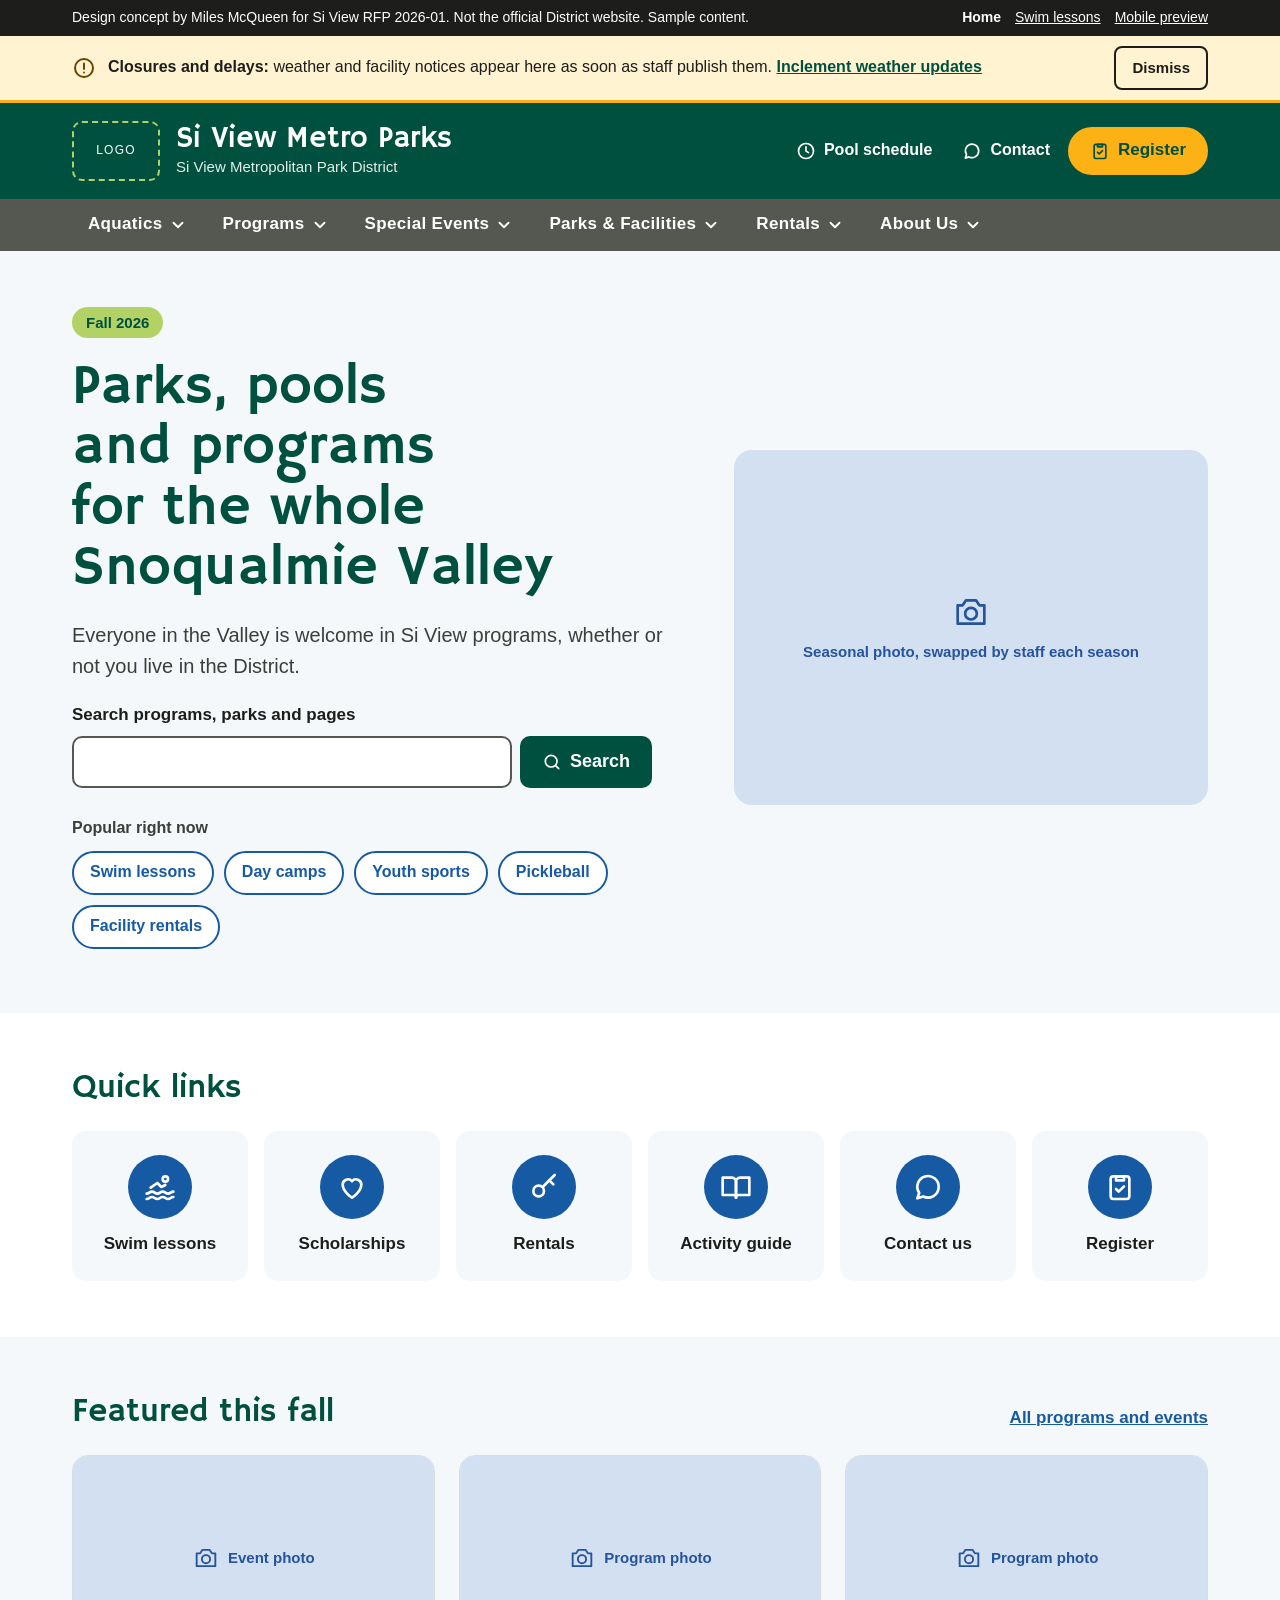
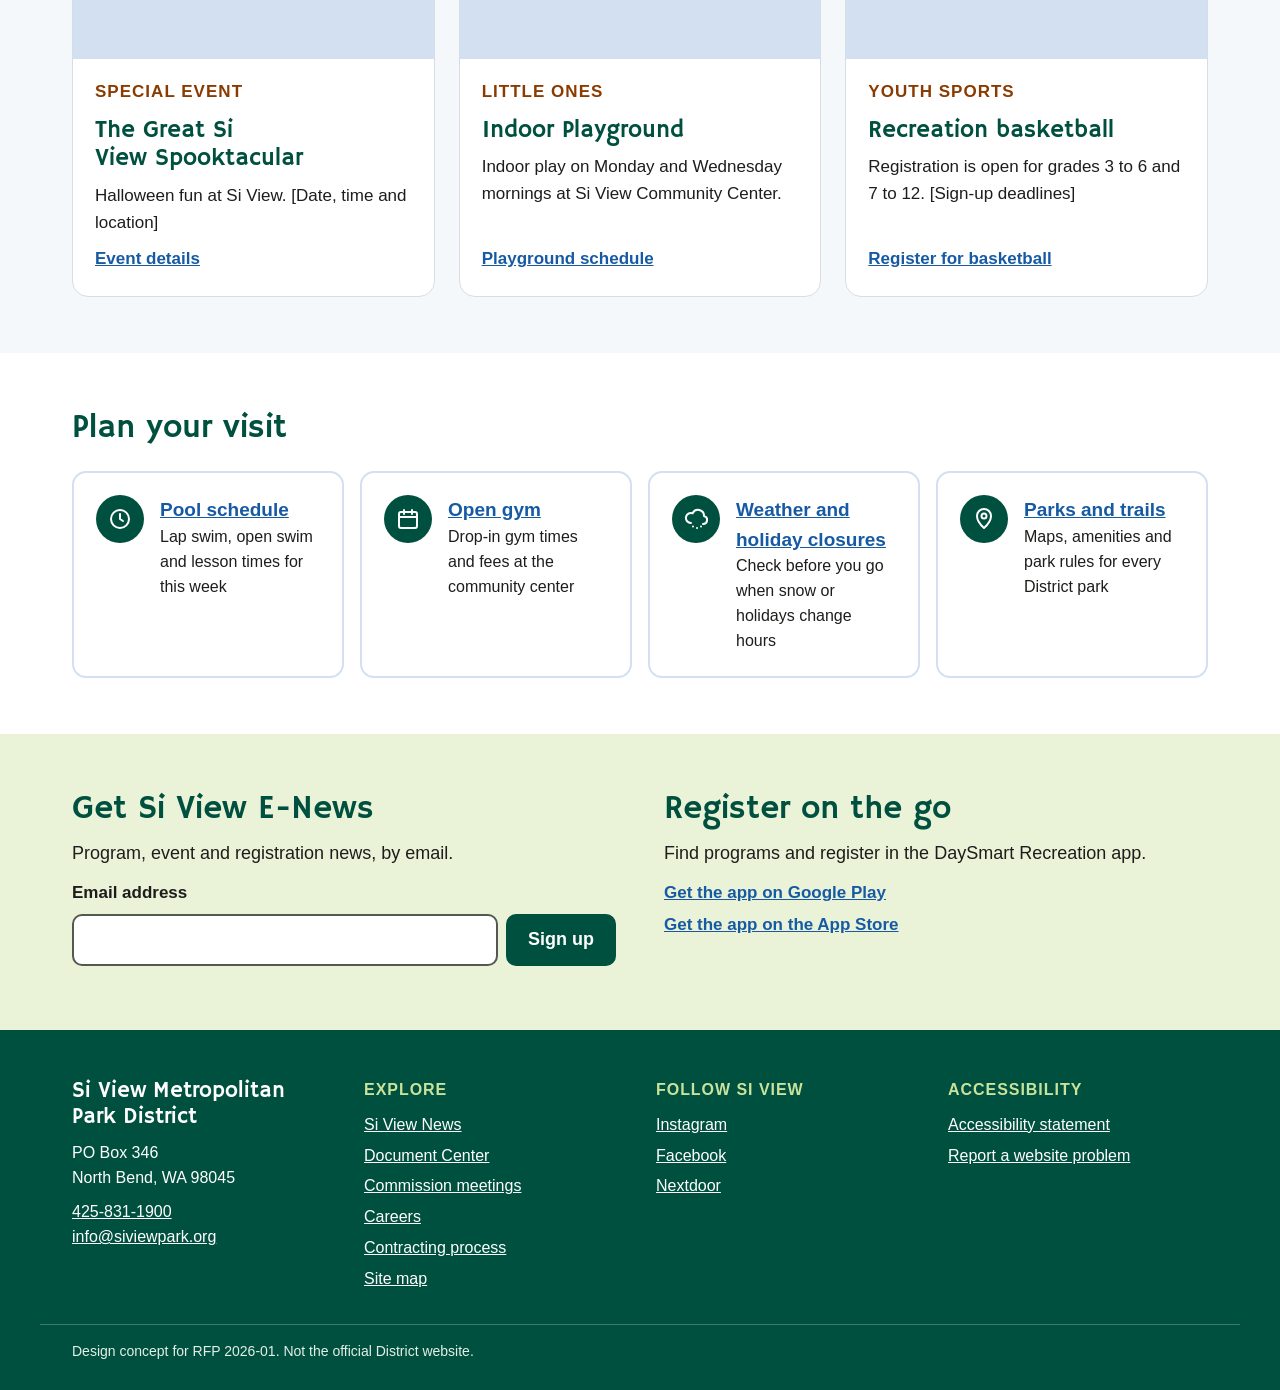
==== index.html @ 6e892e19 "Add Si View website concept" ====
<!doctype html>
<html lang="en">
<head>
<meta charset="utf-8">
<meta name="viewport" content="width=device-width, initial-scale=1">
<meta name="robots" content="noindex, nofollow">
<title>Home | Si View Metro Parks (design concept)</title>
<meta name="description" content="Design concept for the Si View Metropolitan Park District website, prepared for RFP 2026-01.">
<link rel="preconnect" href="https://fonts.googleapis.com">
<link rel="preconnect" href="https://fonts.gstatic.com" crossorigin>
<link rel="stylesheet" href="https://fonts.googleapis.com/css2?family=Hammersmith+One&amp;display=swap">
<link rel="stylesheet" href="site.css">
<script src="site.js" defer></script>
</head>
<body>
<a class="skip" href="#main">Skip to main content</a>
<div class="concept" role="note" aria-label="About this concept">
<div class="wrap">
<p>Design concept by Miles McQueen for Si View RFP 2026-01. Not the official District website. Sample content.</p>
<ul aria-label="Concept pages"><li><a href="index.html" aria-current="page">Home</a></li><li><a href="swim-lessons.html">Swim lessons</a></li><li><a href="mobile.html">Mobile preview</a></li></ul>
</div>
</div>
<div class="alert" id="urgent" role="region" aria-label="Urgent message">
<div class="wrap">
<svg class="icon" viewBox="0 0 24 24" aria-hidden="true" focusable="false"><circle cx="12" cy="12" r="9"/><path d="M12 7.5v5.5"/><path d="M12 16.5h.01"/></svg>
<p><strong>Closures and delays:</strong> weather and facility notices appear here as soon as staff publish them. <a href="#">Inclement weather updates</a></p>
<button type="button" class="btn-ghost" data-dismiss="urgent" aria-label="Dismiss urgent message">Dismiss</button>
</div>
</div>
<header class="site-header">
<div class="wrap">
<a class="brand" href="index.html">
<span class="logo-ph" aria-hidden="true">Logo</span>
<span><span class="brand-name">Si View Metro Parks</span><span class="brand-sub">Si View Metropolitan Park District</span></span>
</a>
<button type="button" class="menu-toggle" aria-expanded="false" aria-controls="main-nav"><svg class="icon" viewBox="0 0 24 24" aria-hidden="true" focusable="false"><path d="M4 7h16"/><path d="M4 12h16"/><path d="M4 17h16"/></svg><span class="label">Menu</span></button>
<div class="utility">
<a class="schedule" href="#"><svg class="icon" viewBox="0 0 24 24" aria-hidden="true" focusable="false"><circle cx="12" cy="12" r="9"/><path d="M12 7v5l3 2"/></svg>Pool schedule</a>
<a class="contact" href="#"><svg class="icon" viewBox="0 0 24 24" aria-hidden="true" focusable="false"><path d="M20 12a8 8 0 0 1-11.6 7.1L4 20.5l1.4-4.2A8 8 0 1 1 20 12z"/></svg>Contact</a>
<a class="register" href="#"><svg class="icon" viewBox="0 0 24 24" aria-hidden="true" focusable="false"><rect x="5" y="4" width="14" height="17" rx="2"/><path d="M9 4h6v3H9z"/><path d="M9 13.5l2 2 4-4"/></svg>Register</a>
</div>
</div>
</header>
<nav class="main-nav" id="main-nav" aria-label="Main">
<ul>
<li>
<button type="button" class="top-btn" aria-expanded="false" aria-controls="mega-aquatics">Aquatics<svg class="icon" viewBox="0 0 24 24" aria-hidden="true" focusable="false"><path d="M6 9l6 6 6-6"/></svg></button>
<div class="mega" id="mega-aquatics" hidden><div class="wrap">
<div class="mega-head"><h2>Aquatics</h2><button type="button" class="btn-ghost" data-close-menu>Close menu</button></div>
<div class="mega-grid">
<div><h3>Aquatics</h3><ul><li><a href="#">Aquatics overview</a></li><li><a href="#">Pool schedule</a></li><li><a href="swim-lessons.html">Swim lessons</a></li><li><a href="#">Aquatic programs</a></li><li><a href="#">Future community pool</a></li></ul></div>
</div></div></div></li>
<li>
<button type="button" class="top-btn" aria-expanded="false" aria-controls="mega-programs">Programs<svg class="icon" viewBox="0 0 24 24" aria-hidden="true" focusable="false"><path d="M6 9l6 6 6-6"/></svg></button>
<div class="mega" id="mega-programs" hidden><div class="wrap">
<div class="mega-head"><h2>Programs</h2><button type="button" class="btn-ghost" data-close-menu>Close menu</button></div>
<div class="mega-grid">
<div><h3>Day camps</h3><ul><li><a href="#">K-5 camps</a></li><li><a href="#">Teen camps</a></li><li><a href="#">Preschool camps</a></li><li><a href="#">Special interest camps</a></li><li><a href="#">Sports camps</a></li></ul></div>
<div><h3>Youth programs</h3><ul><li><a href="#">Toddler programs</a></li><li><a href="#">Preschool classes</a></li><li><a href="#">Dance</a></li><li><a href="#">Special interest classes</a></li><li><a href="#">Teen programs</a></li></ul></div>
<div><h3>Youth sports</h3><ul><li><a href="#">Baseball</a></li><li><a href="#">Basketball</a></li><li><a href="#">Gymnastics and cheer</a></li><li><a href="#">Martial arts</a></li><li><a href="#">Skyhawks sports</a></li><li><a href="#">Soccer, football, lacrosse</a></li><li><a href="#">Track and cross country</a></li><li><a href="#">Volleyball</a></li></ul></div>
<div><h3>Outdoor recreation</h3><ul><li><a href="#">Hiking and running</a></li><li><a href="#">Skateboarding</a></li><li><a href="#">Disc golf</a></li><li><a href="#">Mountain biking</a></li><li><a href="#">Outdoor climbing</a></li><li><a href="#">Agricultural programs</a></li></ul></div>
<div><h3>Adult programs</h3><ul><li><a href="#">Health and wellness</a></li><li><a href="#">Dance for adults</a></li><li><a href="#">Sports leagues</a></li><li><a href="#">Pickleball</a></li><li><a href="#">Martial arts</a></li><li><a href="#">Adult special interest</a></li><li><a href="#">Specialized recreation</a></li></ul></div>
<div><h3>School year programs</h3><ul><li><a href="#">Before and after care</a></li><li><a href="#">School year camps</a></li><li><a href="#">Enrichment classes</a></li></ul></div>
</div></div></div></li>
<li>
<button type="button" class="top-btn" aria-expanded="false" aria-controls="mega-events">Special Events<svg class="icon" viewBox="0 0 24 24" aria-hidden="true" focusable="false"><path d="M6 9l6 6 6-6"/></svg></button>
<div class="mega" id="mega-events" hidden><div class="wrap">
<div class="mega-head"><h2>Special Events</h2><button type="button" class="btn-ghost" data-close-menu>Close menu</button></div>
<div class="mega-grid">
<div><h3>Special events</h3><ul><li><a href="#">Events overview</a></li><li><a href="#">Family FUN</a></li><li><a href="#">Farmers Market</a></li><li><a href="#">Summer Concerts</a></li><li><a href="#">The Great Si View Spooktacular</a></li><li><a href="#">Holiday Bazaar</a></li></ul></div>
</div></div></div></li>
<li>
<button type="button" class="top-btn" aria-expanded="false" aria-controls="mega-parks">Parks &amp; Facilities<svg class="icon" viewBox="0 0 24 24" aria-hidden="true" focusable="false"><path d="M6 9l6 6 6-6"/></svg></button>
<div class="mega" id="mega-parks" hidden><div class="wrap">
<div class="mega-head"><h2>Parks &amp; Facilities</h2><button type="button" class="btn-ghost" data-close-menu>Close menu</button></div>
<div class="mega-grid">
<div><h3>Parks</h3><ul><li><a href="#">All parks</a></li><li><a href="#">Conduct in our parks</a></li><li><a href="#">Si View Park</a></li><li><a href="#">Tollgate Farm Park</a></li><li><a href="#">Torguson Park</a></li><li><a href="#">South Fork Landing</a></li><li><a href="#">Tennant Trailhead Park</a></li><li><a href="#">Meadowbrook Farm Park</a></li><li><a href="#">Riders Park</a></li></ul></div>
<div><h3>Facility schedules</h3><ul><li><a href="#">Open gym fees and schedule</a></li><li><a href="#">Pool schedule</a></li><li><a href="#">Athletic fields</a></li><li><a href="#">Inclement weather closures</a></li><li><a href="#">Holiday closures</a></li></ul></div>
</div></div></div></li>
<li>
<button type="button" class="top-btn" aria-expanded="false" aria-controls="mega-rentals">Rentals<svg class="icon" viewBox="0 0 24 24" aria-hidden="true" focusable="false"><path d="M6 9l6 6 6-6"/></svg></button>
<div class="mega" id="mega-rentals" hidden><div class="wrap">
<div class="mega-head"><h2>Rentals</h2><button type="button" class="btn-ghost" data-close-menu>Close menu</button></div>
<div class="mega-grid">
<div><h3>Facility rentals</h3><ul><li><a href="#">Si View Community Center</a></li><li><a href="#">Si View Pool</a></li><li><a href="#">Meadowbrook Farm Park</a></li><li><a href="#">Tollgate Farmhouse</a></li></ul></div>
<div><h3>Park and shelter rentals</h3><ul><li><a href="#">Si View Park</a></li><li><a href="#">Tollgate Farm Park</a></li><li><a href="#">Torguson Park</a></li><li><a href="#">South Fork Landing</a></li></ul></div>
<div><h3>Athletic field rentals</h3><ul><li><a href="#">Si View, Torguson and Tollgate fields</a></li></ul></div>
</div></div></div></li>
<li>
<button type="button" class="top-btn" aria-expanded="false" aria-controls="mega-about">About Us<svg class="icon" viewBox="0 0 24 24" aria-hidden="true" focusable="false"><path d="M6 9l6 6 6-6"/></svg></button>
<div class="mega" id="mega-about" hidden><div class="wrap">
<div class="mega-head"><h2>About Us</h2><button type="button" class="btn-ghost" data-close-menu>Close menu</button></div>
<div class="mega-grid">
<div><h3>General information</h3><ul><li><a href="#">Si View News</a></li><li><a href="#">Contracts and commercial use</a></li><li><a href="#">Contact us</a></li><li><a href="#">Careers</a></li><li><a href="#">Document Center</a></li><li><a href="#">Resources</a></li></ul></div>
<div><h3>Registration</h3><ul><li><a href="#">How to register</a></li><li><a href="#">Registration policies</a></li><li><a href="#">Residency status</a></li><li><a href="#">Scholarships</a></li><li><a href="#">Gift cards</a></li></ul></div>
<div><h3>Commission</h3><ul><li><a href="#">Park Commission</a></li><li><a href="#">Meeting agendas</a></li><li><a href="#">Meeting minutes</a></li></ul></div>
<div><h3>Agency plans</h3><ul><li><a href="#">Budget</a></li><li><a href="#">Comprehensive plans</a></li><li><a href="#">Capital bond projects</a></li><li><a href="#">Current projects</a></li><li><a href="#">Contracting process</a></li></ul></div>
<div><h3>Support us</h3><ul><li><a href="#">Community Foundation</a></li><li><a href="#">Volunteer</a></li><li><a href="#">Sponsorships</a></li></ul></div>
</div></div></div></li>
</ul></nav>
<main id="main">
<section class="band-wash hero" aria-labelledby="hero-title">
<div class="wrap">
<div class="hero-copy">
<p class="badge">Fall 2026</p>
<h1 id="hero-title">Parks, pools and programs for the whole Snoqualmie Valley</h1>
<p class="lead">Everyone in the Valley is welcome in Si View programs, whether or not you live in the District.</p>
<form class="field" role="search" aria-label="Site" data-demo="In the live site, results appear here with programs listed first.">
<label for="site-search">Search programs, parks and pages</label>
<div class="field-row">
<input id="site-search" type="search" name="q" autocomplete="off">
<button type="submit" class="btn"><svg class="icon" viewBox="0 0 24 24" aria-hidden="true" focusable="false"><circle cx="11" cy="11" r="7"/><path d="M20 20l-3.6-3.6"/></svg>Search</button>
</div>
<p class="status" role="status"></p>
</form>
<div>
<h2 class="chips-label">Popular right now</h2>
<ul class="chips">
<li><a href="swim-lessons.html">Swim lessons</a></li>
<li><a href="#">Day camps</a></li>
<li><a href="#">Youth sports</a></li>
<li><a href="#">Pickleball</a></li>
<li><a href="#">Facility rentals</a></li>
</ul>
</div>
</div>
<div class="hero-photo"><div class="photo"><svg class="icon" viewBox="0 0 24 24" aria-hidden="true" focusable="false"><path d="M4 8h3l2-3h6l2 3h3v11H4z"/><circle cx="12" cy="13" r="3.5"/></svg><span>Seasonal photo, swapped by staff each season</span></div></div>
</div>
</section>

<section class="band" aria-labelledby="quick-title">
<div class="wrap">
<h2 class="h-section" id="quick-title">Quick links</h2>
<ul class="quick">
<li><a href="swim-lessons.html"><span class="disc" aria-hidden="true"><svg class="icon" viewBox="0 0 24 24" aria-hidden="true" focusable="false"><circle cx="16" cy="6" r="2"/><path d="M5 12.5l5-3.5 3 3 3-1.5"/><path d="M2 17c2 0 2-1.5 4-1.5s2 1.5 4 1.5 2-1.5 4-1.5 2 1.5 4 1.5 2-1.5 4-1.5"/><path d="M2 21c2 0 2-1.5 4-1.5s2 1.5 4 1.5 2-1.5 4-1.5 2 1.5 4 1.5 2-1.5 4-1.5"/></svg></span>Swim lessons</a></li>
<li><a href="#"><span class="disc" aria-hidden="true"><svg class="icon" viewBox="0 0 24 24" aria-hidden="true" focusable="false"><path d="M12 20s-7-4.4-7-9.8A4 4 0 0 1 12 7.6a4 4 0 0 1 7 2.6C19 15.6 12 20 12 20z"/></svg></span>Scholarships</a></li>
<li><a href="#"><span class="disc" aria-hidden="true"><svg class="icon" viewBox="0 0 24 24" aria-hidden="true" focusable="false"><circle cx="8" cy="15" r="4"/><path d="M11 12l9-9"/><path d="M16 7l3 3"/></svg></span>Rentals</a></li>
<li><a href="#"><span class="disc" aria-hidden="true"><svg class="icon" viewBox="0 0 24 24" aria-hidden="true" focusable="false"><path d="M2 5h7a3 3 0 0 1 3 3v12a2 2 0 0 0-2-2H2z"/><path d="M22 5h-7a3 3 0 0 0-3 3v12a2 2 0 0 1 2-2h8z"/></svg></span>Activity guide</a></li>
<li><a href="#"><span class="disc" aria-hidden="true"><svg class="icon" viewBox="0 0 24 24" aria-hidden="true" focusable="false"><path d="M20 12a8 8 0 0 1-11.6 7.1L4 20.5l1.4-4.2A8 8 0 1 1 20 12z"/></svg></span>Contact us</a></li>
<li><a href="#"><span class="disc" aria-hidden="true"><svg class="icon" viewBox="0 0 24 24" aria-hidden="true" focusable="false"><rect x="5" y="4" width="14" height="17" rx="2"/><path d="M9 4h6v3H9z"/><path d="M9 13.5l2 2 4-4"/></svg></span>Register</a></li>
</ul>
</div>
</section>

<section class="band band-wash" aria-labelledby="featured-title">
<div class="wrap">
<div class="section-head">
<h2 class="h-section" id="featured-title">Featured this fall</h2>
<a href="#">All programs and events</a>
</div>
<div class="cards">
<article class="card">
<div class="photo"><svg class="icon" viewBox="0 0 24 24" aria-hidden="true" focusable="false"><path d="M4 8h3l2-3h6l2 3h3v11H4z"/><circle cx="12" cy="13" r="3.5"/></svg><span>Event photo</span></div>
<div class="card-body">
<p class="eyebrow">Special event</p>
<h3>The Great Si View Spooktacular</h3>
<p>Halloween fun at Si View. [Date, time and location]</p>
<a class="more" href="#">Event details<span class="sr">: The Great Si View Spooktacular</span></a>
</div>
</article>
<article class="card">
<div class="photo"><svg class="icon" viewBox="0 0 24 24" aria-hidden="true" focusable="false"><path d="M4 8h3l2-3h6l2 3h3v11H4z"/><circle cx="12" cy="13" r="3.5"/></svg><span>Program photo</span></div>
<div class="card-body">
<p class="eyebrow">Little ones</p>
<h3>Indoor Playground</h3>
<p>Indoor play on Monday and Wednesday mornings at Si View Community Center.</p>
<a class="more" href="#">Playground schedule</a>
</div>
</article>
<article class="card">
<div class="photo"><svg class="icon" viewBox="0 0 24 24" aria-hidden="true" focusable="false"><path d="M4 8h3l2-3h6l2 3h3v11H4z"/><circle cx="12" cy="13" r="3.5"/></svg><span>Program photo</span></div>
<div class="card-body">
<p class="eyebrow">Youth sports</p>
<h3>Recreation basketball</h3>
<p>Registration is open for grades 3 to 6 and 7 to 12. [Sign-up deadlines]</p>
<a class="more" href="#">Register for basketball</a>
</div>
</article>
</div>
</div>
</section>

<section class="band" aria-labelledby="visit-title">
<div class="wrap">
<h2 class="h-section" id="visit-title">Plan your visit</h2>
<ul class="visit">
<li><a href="#"><span class="disc" aria-hidden="true"><svg class="icon" viewBox="0 0 24 24" aria-hidden="true" focusable="false"><circle cx="12" cy="12" r="9"/><path d="M12 7v5l3 2"/></svg></span><span><strong>Pool schedule</strong><span class="desc">Lap swim, open swim and lesson times for this week</span></span></a></li>
<li><a href="#"><span class="disc" aria-hidden="true"><svg class="icon" viewBox="0 0 24 24" aria-hidden="true" focusable="false"><rect x="3" y="5" width="18" height="16" rx="2"/><path d="M3 10h18"/><path d="M8 3v4"/><path d="M16 3v4"/></svg></span><span><strong>Open gym</strong><span class="desc">Drop-in gym times and fees at the community center</span></span></a></li>
<li><a href="#"><span class="disc" aria-hidden="true"><svg class="icon" viewBox="0 0 24 24" aria-hidden="true" focusable="false"><path d="M7 16a5 5 0 1 1 1.6-9.7A6 6 0 0 1 20 9a4 4 0 0 1-1 7.9"/><path d="M9 19.5h.01"/><path d="M13 21h.01"/><path d="M17 19.5h.01"/></svg></span><span><strong>Weather and holiday closures</strong><span class="desc">Check before you go when snow or holidays change hours</span></span></a></li>
<li><a href="#"><span class="disc" aria-hidden="true"><svg class="icon" viewBox="0 0 24 24" aria-hidden="true" focusable="false"><path d="M12 21s-7-6.2-7-12a7 7 0 0 1 14 0c0 5.8-7 12-7 12z"/><circle cx="12" cy="9" r="2.5"/></svg></span><span><strong>Parks and trails</strong><span class="desc">Maps, amenities and park rules for every District park</span></span></a></li>
</ul>
</div>
</section>

<section class="band band-lime" aria-labelledby="news-title">
<div class="wrap split">
<div>
<h2 class="h-section" id="news-title">Get Si View E-News</h2>
<p>Program, event and registration news, by email.</p>
<form class="field" data-demo="Thanks. In the live site this subscribes you through Constant Contact.">
<label for="enews-email">Email address</label>
<div class="field-row">
<input id="enews-email" type="email" name="email" autocomplete="email">
<button type="submit" class="btn">Sign up</button>
</div>
<p class="status" role="status"></p>
</form>
</div>
<div>
<h2 class="h-section">Register on the go</h2>
<p>Find programs and register in the DaySmart Recreation app.</p>
<ul class="plain-list"><li><a href="#">Get the app on Google Play</a></li><li><a href="#">Get the app on the App Store</a></li></ul>
</div>
</div>
</section>
</main>
<footer class="site-footer">
<div class="wrap cols">
<div class="col">
<p class="org">Si View Metropolitan Park District</p>
<p>PO Box 346<br>North Bend, WA 98045</p>
<p><a href="#">425-831-1900</a><br><a href="#">info@siviewpark.org</a></p>
</div>
<div>
<h2>Explore</h2>
<ul><li><a href="#">Si View News</a></li><li><a href="#">Document Center</a></li><li><a href="#">Commission meetings</a></li><li><a href="#">Careers</a></li><li><a href="#">Contracting process</a></li><li><a href="#">Site map</a></li></ul>
</div>
<div>
<h2>Follow Si View</h2>
<ul><li><a href="#">Instagram</a></li><li><a href="#">Facebook</a></li><li><a href="#">Nextdoor</a></li></ul>
</div>
<div>
<h2>Accessibility</h2>
<ul><li><a href="#">Accessibility statement</a></li><li><a href="#">Report a website problem</a></li></ul>
</div>
</div>
<div class="wrap legal">Design concept for RFP 2026-01. Not the official District website.</div>
</footer>
</body>
</html>
---- site.css ----
/* Si View Metro Parks website concept (RFP 2026-01). Design concept only. */
:root {
  --green: #00503F;
  --grey: #555751;
  --blue: #175AA4;
  --navy-text: #25539C;
  --lightblue: #D2E0F1;
  --lime: #B2D266;
  --lime-wash: #EAF3D8;
  --yellow: #FCB215;
  --ink: #1d1d1b;
  --mute: #3C3E3A;
  --wash: #F5F8FB;
  --line: #D5DDE5;
  --brown: #8A3B00;
}
* { box-sizing: border-box; }
html { -webkit-text-size-adjust: 100%; }
body { margin: 0; background: #fff; color: var(--ink); font-family: Arial, Helvetica, sans-serif; font-size: 18px; line-height: 1.55; }
a { color: var(--blue); }
a:hover { color: var(--green); }
img, svg { display: block; }
h1, h2, h3 { text-wrap: balance; }
:focus-visible { outline: 3px solid var(--ink); outline-offset: 2px; box-shadow: 0 0 0 6px var(--yellow); }
.wrap { max-width: 1200px; margin: 0 auto; padding-left: clamp(16px, 4vw, 32px); padding-right: clamp(16px, 4vw, 32px); }
.skip { position: absolute; left: -10000px; top: 0; z-index: 100; background: #fff; color: var(--green); padding: 12px 16px; border-radius: 8px; font-weight: 700; }
.skip:focus { left: 16px; top: 8px; }
.sr { position: absolute; width: 1px; height: 1px; overflow: hidden; clip: rect(0 0 0 0); white-space: nowrap; }
.icon { width: 20px; height: 20px; fill: none; stroke: currentColor; stroke-width: 2; stroke-linecap: round; stroke-linejoin: round; flex: none; }
[hidden] { display: none !important; }

/* Concept notice */
.concept { background: var(--ink); color: #fff; font-size: 14px; line-height: 1.4; }
.concept .wrap { display: flex; flex-wrap: wrap; align-items: center; justify-content: space-between; gap: 6px 16px; padding-top: 8px; padding-bottom: 8px; }
.concept p { margin: 0; }
.concept ul { list-style: none; margin: 0; padding: 0; display: flex; flex-wrap: wrap; gap: 4px 14px; }
.concept a { color: #fff; }
.concept a[aria-current="page"] { font-weight: 700; text-decoration: none; }

/* Urgent message bar */
.alert { background: #FFF3D1; border-bottom: 3px solid var(--yellow); }
.alert .wrap { display: flex; align-items: center; gap: 12px; flex-wrap: wrap; padding-top: 10px; padding-bottom: 10px; }
.alert .icon { width: 24px; height: 24px; color: #6B4400; }
.alert p { margin: 0; flex: 1 1 420px; font-size: 16px; }
.alert a { color: var(--green); font-weight: 700; }
.btn-ghost { min-height: 44px; padding: 0 16px; border: 2px solid var(--ink); border-radius: 8px; background: transparent; color: var(--ink); font: inherit; font-size: 15px; font-weight: 700; cursor: pointer; }

/* Header */
.site-header { background: var(--green); color: #fff; }
.site-header .wrap { display: flex; align-items: center; justify-content: space-between; gap: 16px 20px; flex-wrap: wrap; padding-top: 18px; padding-bottom: 18px; }
.brand { display: flex; align-items: center; gap: 16px; color: #fff; text-decoration: none; }
.brand:hover { color: #fff; }
.logo-ph { width: 88px; height: 60px; flex: none; border: 2px dashed var(--lime); border-radius: 10px; display: flex; align-items: center; justify-content: center; font-size: 12px; letter-spacing: .1em; text-transform: uppercase; }
.brand-name { display: block; font-family: 'Hammersmith One', Arial, sans-serif; font-size: 30px; line-height: 1.1; }
.brand-sub { display: block; font-size: 15px; color: #E3EFE9; }
.utility { display: flex; align-items: center; gap: 6px; flex-wrap: wrap; }
.utility a { display: inline-flex; align-items: center; gap: 8px; min-height: 48px; padding: 0 12px; color: #fff; text-decoration: none; font-size: 16px; font-weight: 700; }
.utility a:hover { text-decoration: underline; }
.utility a.register { background: var(--yellow); color: var(--green); border-radius: 999px; padding: 0 22px; font-size: 17px; }
.menu-toggle { display: none; align-items: center; gap: 6px; min-height: 44px; padding: 0 12px; border: 2px solid #fff; border-radius: 10px; background: transparent; color: #fff; font: inherit; font-size: 16px; font-weight: 700; cursor: pointer; }

/* Main navigation */
.main-nav { background: var(--grey); position: relative; }
.main-nav > ul { list-style: none; margin: 0 auto; max-width: 1200px; padding: 0 clamp(16px, 4vw, 32px); display: flex; flex-wrap: wrap; gap: 4px; }
.top-btn { display: inline-flex; align-items: center; gap: 6px; min-height: 52px; padding: 0 16px; border: 0; background: transparent; color: #fff; font: inherit; font-size: 17px; font-weight: 700; letter-spacing: .02em; cursor: pointer; }
.top-btn .icon { width: 18px; height: 18px; stroke-width: 2.5; transition: transform .15s; }
.top-btn[aria-expanded="true"] { background: #fff; color: var(--green); }
.top-btn[aria-expanded="true"] .icon { transform: rotate(180deg); }
.mega { position: absolute; left: 0; right: 0; top: 100%; z-index: 40; background: #fff; border-top: 4px solid var(--lime); box-shadow: 0 18px 40px rgba(0, 0, 0, .18); }
.mega .wrap { padding-top: 24px; padding-bottom: 32px; }
.mega-head { display: flex; align-items: center; justify-content: space-between; gap: 16px; margin-bottom: 18px; }
.mega-head h2 { margin: 0; font-family: 'Hammersmith One', Arial, sans-serif; font-weight: 400; font-size: 28px; color: var(--green); }
.mega-grid { display: grid; grid-template-columns: repeat(auto-fit, minmax(min(230px, 100%), 1fr)); gap: 24px 32px; }
.mega-grid h3 { margin: 0 0 6px; font-size: 15px; letter-spacing: .06em; text-transform: uppercase; color: var(--grey); }
.mega-grid ul { list-style: none; margin: 0; padding: 0; }
.mega-grid a { display: block; padding: 6px 0; font-size: 17px; }

/* Shared section styles */
.band { padding-top: 56px; padding-bottom: 56px; }
.band-wash { background: var(--wash); }
.band-lime { background: var(--lime-wash); }
.h-section { margin: 0; font-family: 'Hammersmith One', Arial, sans-serif; font-weight: 400; font-size: clamp(28px, 2.6vw, 36px); line-height: 1.15; color: var(--green); }
.h-bar { display: inline-block; margin: 0; padding: 2px 12px; border-radius: 6px; background: var(--lightblue); font-family: 'Hammersmith One', Arial, sans-serif; font-weight: 400; font-size: 30px; line-height: 1.25; color: var(--green); }
.eyebrow { margin: 0; font-size: 14px; font-weight: 700; letter-spacing: .06em; text-transform: uppercase; color: var(--brown); }
.photo { background: var(--lightblue); color: var(--navy-text); display: flex; flex-direction: column; align-items: center; justify-content: center; gap: 8px; text-align: center; padding: 20px; font-size: 15px; font-weight: 700; }
.photo .icon { width: 40px; height: 40px; stroke-width: 1.6; }

/* Hero */
.hero .wrap { display: flex; flex-wrap: wrap; align-items: center; gap: 48px; padding-top: 56px; padding-bottom: 64px; }
.hero-copy { flex: 1 1 520px; min-width: 0; display: flex; flex-direction: column; gap: 20px; }
.badge { margin: 0; align-self: flex-start; padding: 4px 14px; border-radius: 999px; background: var(--lime); color: var(--green); font-size: 15px; font-weight: 700; }
.hero h1 { margin: 0; font-family: 'Hammersmith One', Arial, sans-serif; font-weight: 400; font-size: clamp(34px, 4.4vw, 56px); line-height: 1.08; color: var(--green); }
.lead { margin: 0; max-width: 34em; font-size: 20px; color: var(--mute); }
.hero-photo { flex: 1 1 380px; min-width: 0; }
.hero-photo .photo { aspect-ratio: 4 / 3; border-radius: 18px; }
.field { display: flex; flex-direction: column; gap: 8px; max-width: 580px; }
.field label { font-size: 17px; font-weight: 700; }
.field-row { display: flex; flex-wrap: wrap; gap: 8px; }
.field input { flex: 1 1 240px; min-width: 0; min-height: 52px; padding: 0 16px; border: 2px solid var(--grey); border-radius: 10px; background: #fff; color: var(--ink); font: inherit; font-size: 18px; }
.btn { display: inline-flex; align-items: center; justify-content: center; gap: 8px; min-height: 52px; padding: 0 22px; border: 0; border-radius: 10px; background: var(--green); color: #fff; font: inherit; font-size: 18px; font-weight: 700; text-decoration: none; cursor: pointer; }
.btn:hover { color: #fff; background: #003D30; }
.btn-cta { background: var(--yellow); color: var(--green); border-radius: 999px; }
.btn-cta:hover { background: #F0A400; color: var(--green); }
.btn-outline { background: transparent; color: var(--green); border: 2px solid var(--green); border-radius: 999px; }
.btn-outline:hover { background: #fff; color: var(--green); }
.status { margin: 0; font-size: 15px; color: var(--mute); }
.chips { list-style: none; margin: 0; padding: 0; display: flex; flex-wrap: wrap; gap: 10px; }
.chips a { display: inline-flex; align-items: center; min-height: 44px; padding: 0 16px; border: 2px solid var(--blue); border-radius: 999px; background: #fff; color: var(--blue); font-size: 16px; font-weight: 700; text-decoration: none; }
.chips a:hover { background: var(--blue); color: #fff; }
.chips-label { margin: 0 0 10px; font-size: 16px; font-weight: 700; color: var(--mute); }

/* Quick links */
.quick { list-style: none; margin: 24px 0 0; padding: 0; display: grid; grid-template-columns: repeat(auto-fit, minmax(min(170px, 100%), 1fr)); gap: 16px; }
.quick a { display: flex; flex-direction: column; align-items: center; justify-content: center; gap: 12px; min-height: 150px; padding: 20px 12px; border-radius: 14px; background: var(--wash); color: var(--ink); font-size: 17px; font-weight: 700; text-align: center; text-decoration: none; }
.quick a:hover { background: var(--lightblue); }
.quick .disc { width: 64px; height: 64px; border-radius: 999px; background: var(--blue); color: #fff; display: flex; align-items: center; justify-content: center; }
.quick .disc .icon { width: 32px; height: 32px; }

/* Cards */
.section-head { display: flex; flex-wrap: wrap; align-items: flex-end; justify-content: space-between; gap: 12px 24px; }
.section-head a { font-size: 17px; font-weight: 700; }
.cards { display: grid; grid-template-columns: repeat(auto-fit, minmax(min(300px, 100%), 1fr)); gap: 24px; margin-top: 24px; }
.card { display: flex; flex-direction: column; overflow: hidden; border: 1px solid var(--line); border-radius: 16px; background: #fff; }
.card .photo { aspect-ratio: 16 / 9; flex-direction: row; }
.card .photo .icon { width: 28px; height: 28px; }
.card-body { flex: 1; display: flex; flex-direction: column; gap: 10px; padding: 20px 22px 24px; }
.card h3 { margin: 0; font-family: 'Hammersmith One', Arial, sans-serif; font-weight: 400; font-size: 24px; line-height: 1.2; color: var(--green); }
.card p { margin: 0; font-size: 17px; }
.card .more { margin-top: auto; font-size: 17px; font-weight: 700; }

/* Plan your visit */
.visit { list-style: none; margin: 24px 0 0; padding: 0; display: grid; grid-template-columns: repeat(auto-fit, minmax(min(260px, 100%), 1fr)); gap: 16px; }
.visit a { display: flex; align-items: flex-start; gap: 16px; height: 100%; padding: 22px; border: 2px solid var(--lightblue); border-radius: 14px; color: var(--ink); text-decoration: none; }
.visit a:hover { border-color: var(--blue); }
.visit .disc { flex: none; width: 48px; height: 48px; border-radius: 999px; background: var(--green); color: #fff; display: flex; align-items: center; justify-content: center; }
.visit .disc .icon { width: 24px; height: 24px; }
.visit strong { display: block; font-size: 19px; color: var(--blue); text-decoration: underline; }
.visit span.desc { display: block; font-size: 16px; }

/* E-news */
.split { display: flex; flex-wrap: wrap; gap: 48px; }
.split > div { flex: 1 1 400px; min-width: 0; display: flex; flex-direction: column; gap: 12px; }
.split p { margin: 0; }
.plain-list { list-style: none; margin: 0; padding: 0; display: flex; flex-direction: column; gap: 6px; font-size: 17px; font-weight: 700; }

/* Footer */
.site-footer { background: var(--green); color: #fff; }
.site-footer .cols { display: grid; grid-template-columns: repeat(auto-fit, minmax(min(220px, 100%), 1fr)); gap: 32px; padding-top: 48px; padding-bottom: 32px; }
.site-footer p { margin: 0; font-size: 16px; }
.site-footer .org { font-family: 'Hammersmith One', Arial, sans-serif; font-size: 22px; line-height: 1.2; }
.site-footer h2 { margin: 0 0 10px; font-size: 16px; letter-spacing: .06em; text-transform: uppercase; color: #C9E39C; }
.site-footer ul { list-style: none; margin: 0; padding: 0; display: flex; flex-direction: column; gap: 6px; font-size: 16px; }
.site-footer a { color: #fff; }
.site-footer .legal { border-top: 1px solid #3D7A6C; padding-top: 16px; padding-bottom: 28px; font-size: 14px; color: #E3EFE9; }
.site-footer .col { display: flex; flex-direction: column; gap: 10px; }

/* Program page */
.crumbs { border-bottom: 1px solid var(--line); }
.crumbs ol { list-style: none; margin: 0 auto; max-width: 1200px; padding: 12px clamp(16px, 4vw, 32px); display: flex; flex-wrap: wrap; align-items: center; gap: 8px; font-size: 16px; }
.crumbs li { display: flex; align-items: center; gap: 8px; }
.crumbs .sep { color: var(--grey); }
.page-head .wrap { display: flex; flex-wrap: wrap; align-items: center; gap: 40px; padding-top: 44px; padding-bottom: 48px; }
.page-head .copy { flex: 1 1 560px; min-width: 0; display: flex; flex-direction: column; gap: 18px; }
.page-head .kicker { margin: 0; font-size: 15px; font-weight: 700; letter-spacing: .06em; text-transform: uppercase; color: var(--grey); }
.page-head h1 { margin: 0; font-family: 'Hammersmith One', Arial, sans-serif; font-weight: 400; font-size: clamp(38px, 4.4vw, 56px); line-height: 1.05; color: var(--green); }
.page-head .photo-col { flex: 1 1 340px; min-width: 0; }
.page-head .photo { aspect-ratio: 4 / 3; border-radius: 18px; }
.actions { display: flex; flex-wrap: wrap; gap: 12px; }
.layout { display: flex; flex-wrap: wrap; align-items: flex-start; gap: 48px; padding-top: 48px; padding-bottom: 64px; }
.layout .content { flex: 999 1 560px; min-width: 0; display: flex; flex-direction: column; gap: 48px; }
.layout aside { flex: 1 1 280px; min-width: 0; display: flex; flex-direction: column; gap: 20px; }
.content p { margin: 14px 0 0; }
.facts { margin: 18px 0 0; display: grid; grid-template-columns: repeat(auto-fit, minmax(min(240px, 100%), 1fr)); gap: 14px; }
.facts div { padding: 16px 18px; border-radius: 12px; background: var(--wash); }
.facts dt { font-weight: 700; color: var(--green); }
.facts dd { margin: 4px 0 0; }
.table-box { margin-top: 18px; overflow-x: auto; border: 1px solid var(--line); border-radius: 12px; }
table { width: 100%; border-collapse: collapse; font-size: 17px; }
caption { padding: 14px 16px; text-align: left; font-weight: 700; color: var(--mute); }
th, td { padding: 12px 16px; text-align: left; border-top: 1px solid var(--line); vertical-align: top; }
thead th { background: var(--lightblue); }
.acc { margin-top: 16px; display: flex; flex-direction: column; gap: 10px; }
.acc > div { border: 2px solid var(--lightblue); border-radius: 12px; }
.acc h3 { margin: 0; }
.acc button { width: 100%; display: flex; align-items: center; justify-content: space-between; gap: 12px; min-height: 60px; padding: 14px 18px; border: 0; background: transparent; color: var(--green); font: inherit; font-size: 20px; font-weight: 700; text-align: left; cursor: pointer; }
.acc button .icon { width: 22px; height: 22px; stroke-width: 2.5; transition: transform .15s; }
.acc button[aria-expanded="true"] .icon { transform: rotate(180deg); }
.acc .panel { padding: 0 18px 18px; display: flex; flex-direction: column; gap: 8px; }
.acc .panel p { margin: 0; }
.acc .panel a { font-weight: 700; }
.steps { list-style: none; margin: 18px 0 0; padding: 0; display: flex; flex-direction: column; gap: 14px; }
.steps li { display: flex; gap: 16px; align-items: flex-start; }
.steps .num { flex: none; width: 40px; height: 40px; border-radius: 999px; background: var(--green); color: #fff; display: flex; align-items: center; justify-content: center; font-weight: 700; }
.steps .txt { padding-top: 6px; }
.side-box { padding: 20px 22px; border-radius: 14px; background: var(--wash); }
.side-box.outline { background: #fff; border: 2px solid var(--lightblue); }
.side-box h2 { margin: 0 0 8px; font-size: 15px; letter-spacing: .06em; text-transform: uppercase; color: var(--grey); }
.side-box h2.big { font-family: 'Hammersmith One', Arial, sans-serif; font-weight: 400; font-size: 24px; letter-spacing: 0; text-transform: none; color: var(--green); }
.side-box ul { list-style: none; margin: 0; padding: 0; display: flex; flex-direction: column; font-size: 17px; }
.side-box li a { display: block; padding: 8px 0; }
.side-box li a[aria-current="page"] { color: var(--green); font-weight: 700; text-decoration: none; }
.side-box p { margin: 0; font-size: 17px; }

/* Mobile preview page */
.preview-page { background: #E9EDF1; }
.preview-intro { padding-top: 32px; padding-bottom: 8px; }
.preview-intro h1 { margin: 0 0 8px; font-family: 'Hammersmith One', Arial, sans-serif; font-weight: 400; font-size: 34px; color: var(--green); }
.preview-intro p { margin: 0; max-width: 46em; color: var(--mute); }
.phones { display: flex; flex-wrap: wrap; justify-content: center; gap: 40px; padding-top: 24px; padding-bottom: 56px; }
.phones figure { margin: 0; display: flex; flex-direction: column; align-items: center; gap: 12px; }
.phones iframe { width: 390px; max-width: calc(100vw - 48px); height: 844px; border: 12px solid var(--ink); border-radius: 44px; background: #fff; }
.phones figcaption { font-weight: 700; }

/* Phone and narrow screens */
@media (max-width: 760px) {
  body { font-size: 17px; }
  .site-header .wrap { padding-top: 10px; padding-bottom: 12px; gap: 10px; }
  .brand { gap: 10px; }
  .logo-ph { width: 46px; height: 32px; font-size: 10px; letter-spacing: .08em; }
  .brand-name { font-size: 21px; }
  .brand-sub { display: none; }
  .menu-toggle { display: inline-flex; }
  .utility { order: 3; width: 100%; display: grid; grid-template-columns: 1fr 1fr; gap: 8px; }
  .utility a { justify-content: center; min-height: 44px; border: 2px solid #fff; border-radius: 999px; padding: 0 10px; }
  .utility a.contact { display: none; }
  .utility a.register { border-color: var(--yellow); }
  .main-nav { display: none; background: #fff; border-bottom: 4px solid var(--lime); }
  .main-nav.open { display: block; }
  .main-nav > ul { flex-direction: column; gap: 0; padding: 0; }
  .top-btn { width: 100%; justify-content: space-between; color: var(--green); border-top: 1px solid var(--line); padding: 0 16px; }
  .top-btn[aria-expanded="true"] { background: var(--wash); }
  .mega { position: static; box-shadow: none; border-top: 0; background: var(--wash); }
  .mega .wrap { padding-top: 4px; padding-bottom: 14px; }
  .mega-head { display: none; }
  .mega-grid { gap: 10px; }
  .mega-grid h3 { font-size: 13px; }
  .mega-grid a { min-height: 44px; display: flex; align-items: center; padding: 0; }
  .hero .wrap { padding-top: 24px; padding-bottom: 32px; gap: 24px; }
  .hero h1 { font-size: 31px; }
  .lead { font-size: 18px; }
  .hero-photo { display: none; }
  .band { padding-top: 28px; padding-bottom: 28px; }
  .quick { grid-template-columns: repeat(2, minmax(0, 1fr)); gap: 10px; }
  .quick a { min-height: 108px; gap: 8px; padding: 12px; }
  .quick .disc { width: 48px; height: 48px; }
  .quick .disc .icon { width: 26px; height: 26px; }
  .card .photo { aspect-ratio: auto; height: 120px; }
  .page-head .wrap { padding-top: 20px; padding-bottom: 24px; gap: 20px; }
  .page-head .photo-col { display: none; }
  .page-head .actions .btn { width: 100%; }
  .layout { padding-top: 24px; gap: 32px; }
  .layout .content { gap: 32px; }
  .h-bar { font-size: 23px; }
  .acc button { font-size: 18px; min-height: 52px; }
}
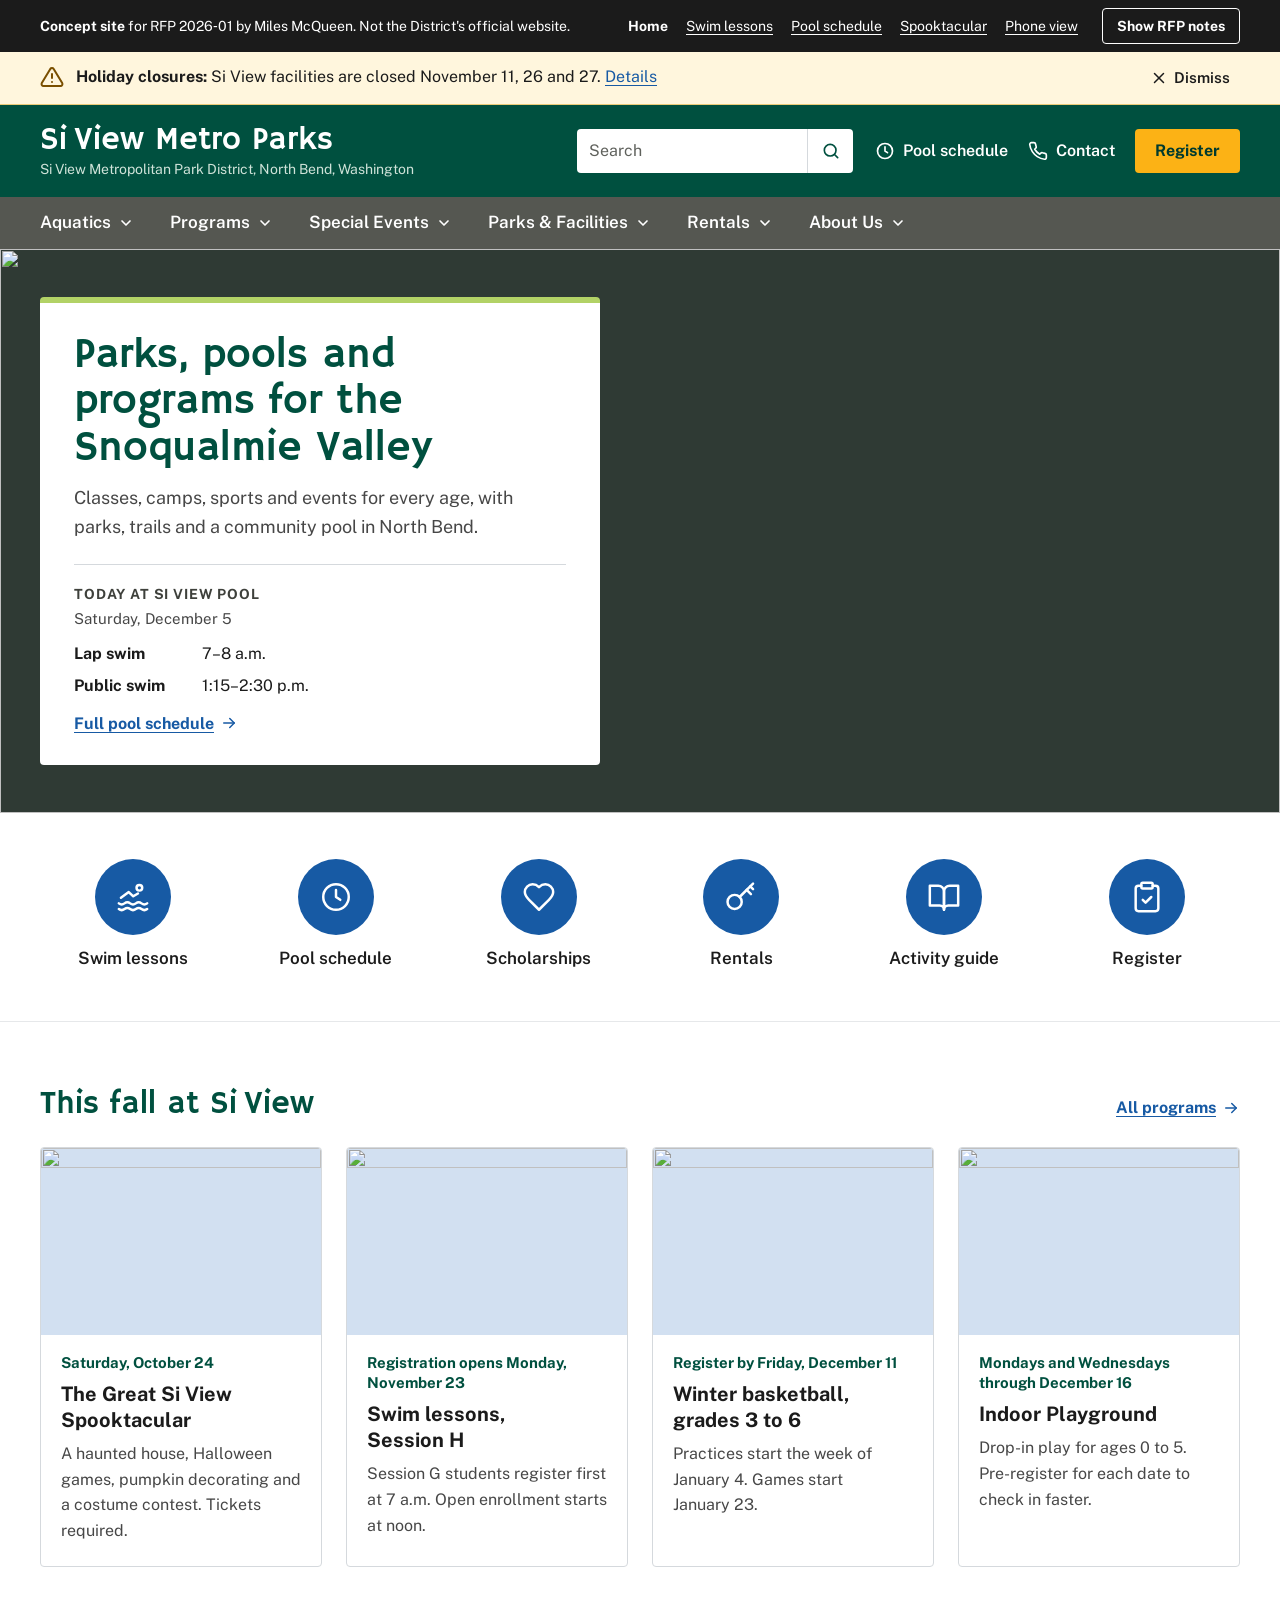
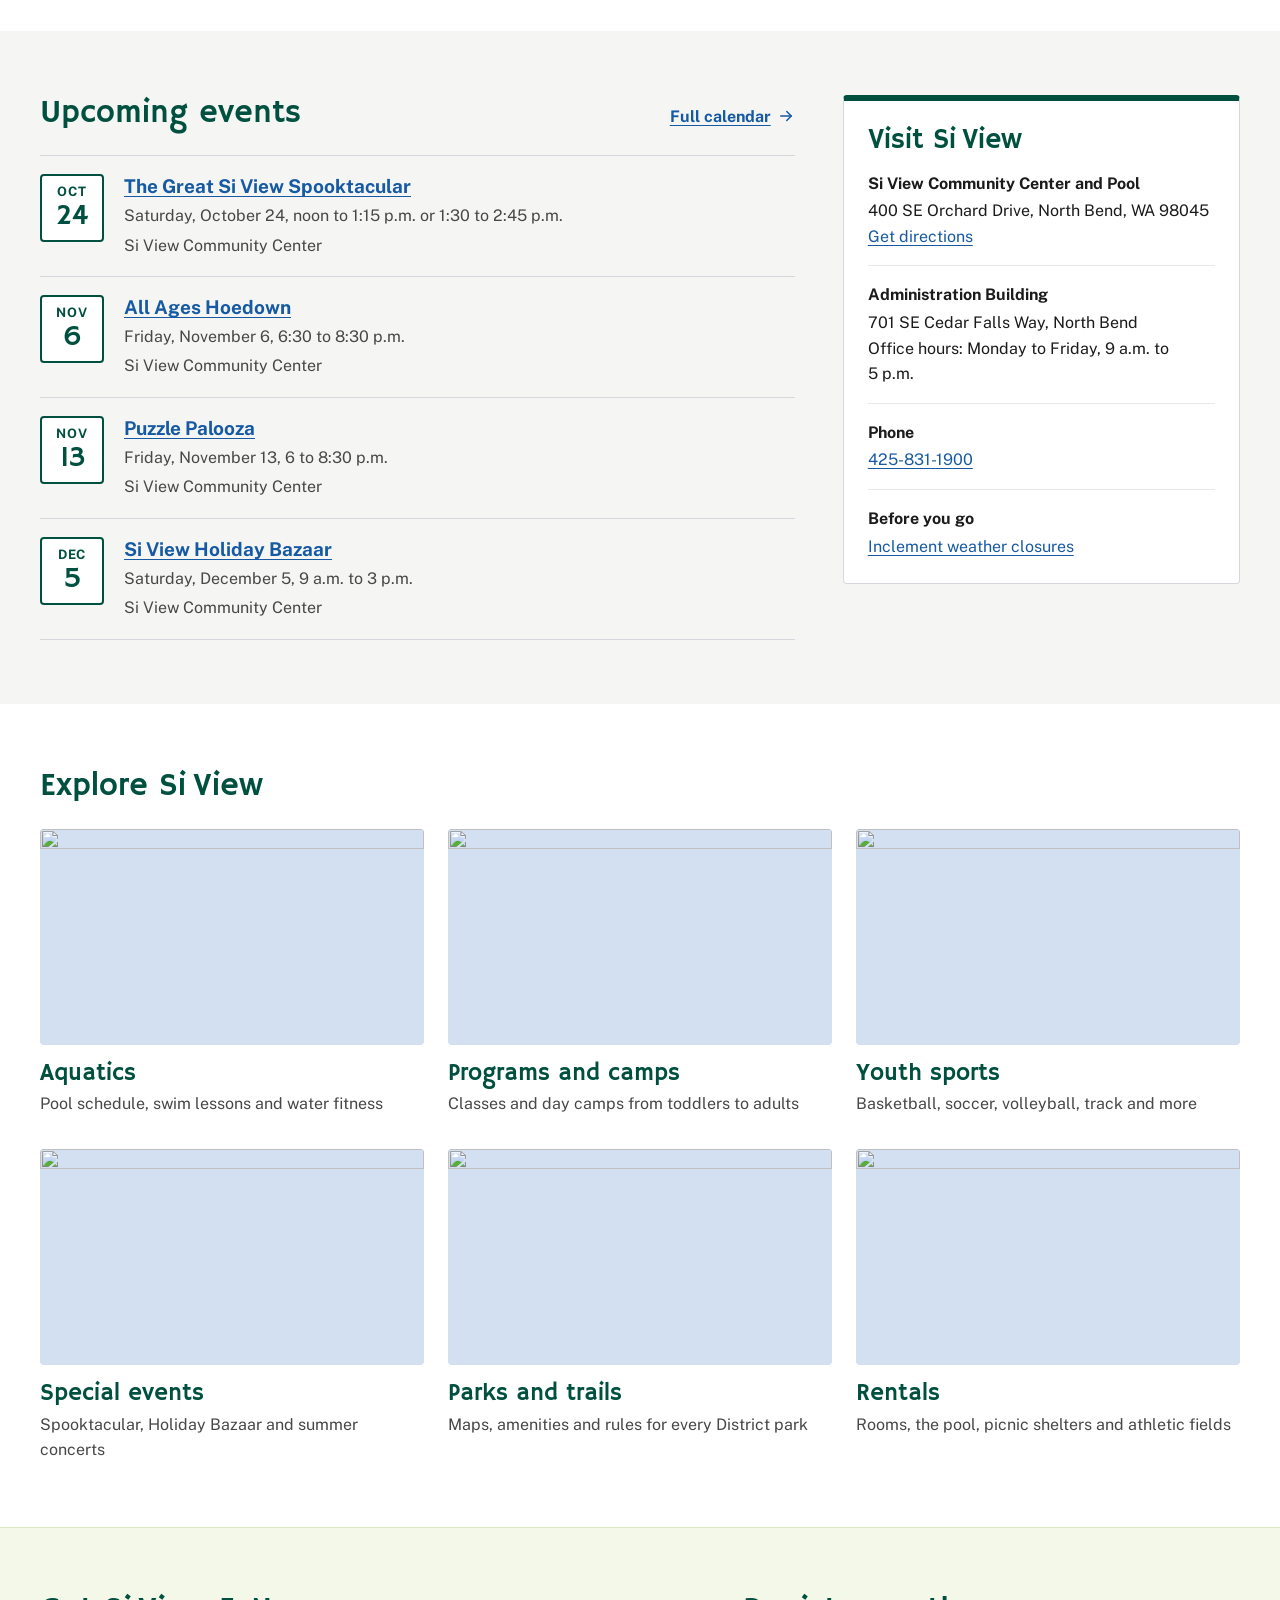
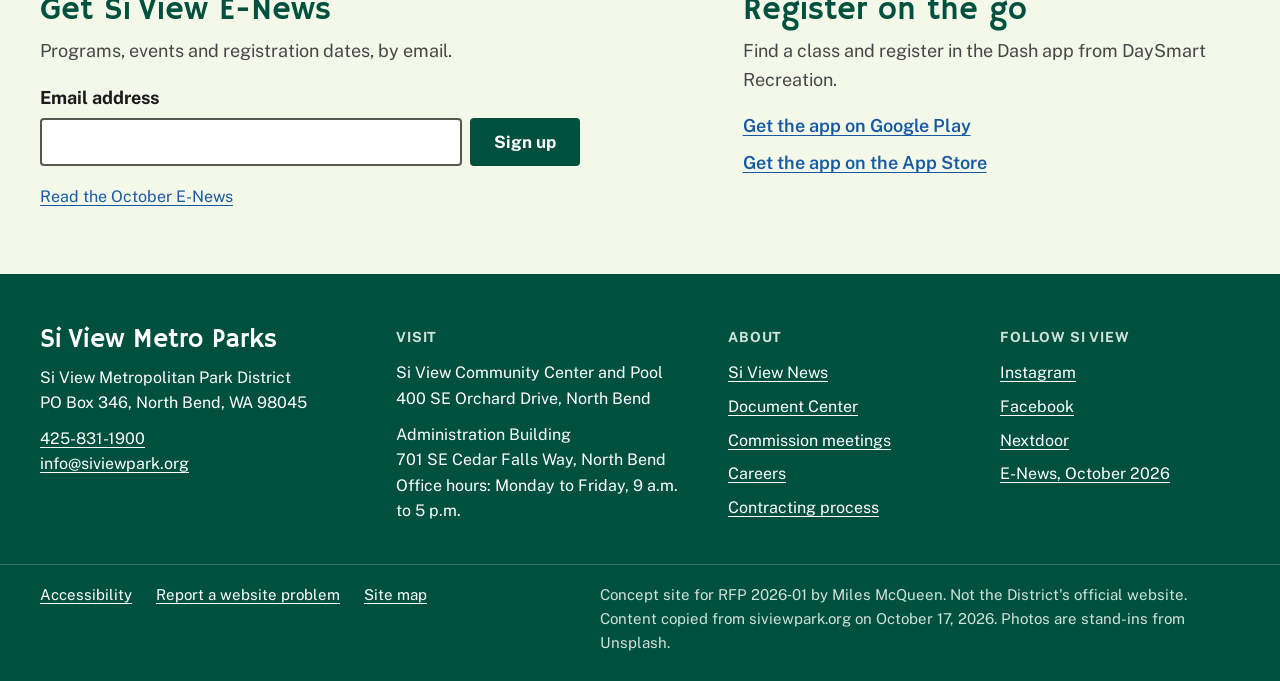
==== commit 6fdd207d: "Rebuild concept: home, swim lessons, pool schedule, event page, search Co-Authored-By: Claude Opus 5" ====
--- a/index.html
+++ b/index.html
@@ -4,237 +4,308 @@
 <meta charset="utf-8">
 <meta name="viewport" content="width=device-width, initial-scale=1">
 <meta name="robots" content="noindex, nofollow">
-<title>Home | Si View Metro Parks (design concept)</title>
-<meta name="description" content="Design concept for the Si View Metropolitan Park District website, prepared for RFP 2026-01.">
+<title>Si View Metro Parks (concept)</title>
+<meta name="description" content="Concept homepage for the Si View Metropolitan Park District website, prepared for RFP 2026‑01.">
+<meta name="theme-color" content="#00503F">
+<link rel="icon" href="data:image/svg+xml,%3Csvg%20xmlns='http://www.w3.org/2000/svg'%20viewBox='0%200%2032%2032'%3E%3Crect%20width='32'%20height='32'%20rx='6'%20fill='%2300503F'/%3E%3Crect%20x='7'%20y='19'%20width='18'%20height='4'%20rx='2'%20fill='%23B2D266'/%3E%3C/svg%3E">
 <link rel="preconnect" href="https://fonts.googleapis.com">
 <link rel="preconnect" href="https://fonts.gstatic.com" crossorigin>
-<link rel="stylesheet" href="https://fonts.googleapis.com/css2?family=Hammersmith+One&amp;display=swap">
+<link rel="preconnect" href="https://images.unsplash.com">
+<link rel="stylesheet" href="https://fonts.googleapis.com/css2?family=Hammersmith+One&amp;family=Public+Sans:ital,wght@0,400;0,600;0,700;1,400&amp;display=swap">
 <link rel="stylesheet" href="site.css">
+<script>(function(d){d.classList.add('js');try{if(window.self!==window.top){d.classList.add('in-frame');}}catch(e){d.classList.add('in-frame');}})(document.documentElement);</script>
 <script src="site.js" defer></script>
 </head>
 <body>
 <a class="skip" href="#main">Skip to main content</a>
-<div class="concept" role="note" aria-label="About this concept">
+<section class="concept" aria-label="About this concept">
+<div class="wrap concept-row">
+<p class="concept-text"><strong>Concept site</strong> for RFP 2026‑01<span class="cb-long"> by Miles McQueen</span>. Not the District's official website.</p>
+<nav class="concept-nav" aria-label="Concept pages"><ul><li><a href="index.html" aria-current="page">Home</a></li><li><a href="swim-lessons.html">Swim lessons</a></li><li><a href="pool-schedule.html">Pool schedule</a></li><li><a href="spooktacular.html">Spooktacular</a></li><li><a href="mobile.html">Phone view</a></li></ul></nav>
+<button type="button" class="notes-toggle" aria-expanded="false" aria-controls="rfp-notes"><span class="nt-label">Show RFP notes</span></button>
+</div>
+</section>
+<section class="alert" id="alert" aria-label="Alert" data-note="1" data-pin-inside>
+<div class="wrap alert-row">
+<svg class="icon alert-icon" viewBox="0 0 24 24" aria-hidden="true" focusable="false"><path d="M10.3 3.9 1.8 18a2 2 0 0 0 1.7 3h17a2 2 0 0 0 1.7-3L13.7 3.9a2 2 0 0 0-3.4 0z"/><path d="M12 9v4"/><path d="M12 17h.01"/></svg>
+<p><strong>Holiday closures:</strong> Si View facilities are closed November 11, 26 and 27. <a href="pool-schedule.html#closures">Details<span class="sr"> about holiday closures</span></a></p>
+<button type="button" class="alert-close" data-dismiss-alert><svg class="icon" viewBox="0 0 24 24" aria-hidden="true" focusable="false"><path d="M18 6 6 18"/><path d="m6 6 12 12"/></svg>Dismiss<span class="sr"> alert</span></button>
+</div>
+</section>
+<header class="site-header" data-note="2" data-pin-inside>
+<div class="wrap header-row">
+<a class="brand" href="index.html"><span class="brand-name">Si View Metro Parks</span><span class="brand-tag">Si View Metropolitan Park District, North Bend, Washington</span></a>
+<button type="button" class="header-btn search-toggle" aria-expanded="false" aria-controls="site-search"><svg class="icon" viewBox="0 0 24 24" aria-hidden="true" focusable="false"><circle cx="11" cy="11" r="7"/><path d="m20 20-3.5-3.5"/></svg>Search</button>
+<button type="button" class="header-btn menu-toggle" aria-expanded="false" aria-controls="main-nav"><svg class="icon i-open" viewBox="0 0 24 24" aria-hidden="true" focusable="false"><path d="M4 6h16"/><path d="M4 12h16"/><path d="M4 18h16"/></svg><svg class="icon i-close" viewBox="0 0 24 24" aria-hidden="true" focusable="false"><path d="M18 6 6 18"/><path d="m6 6 12 12"/></svg>Menu</button>
+<div class="header-tools">
+<form class="site-search" id="site-search" role="search" aria-label="Site search" action="search.html" method="get">
+<label class="sr" for="q">Search this site</label>
+<input id="q" name="q" type="search" placeholder="Search" autocomplete="off">
+<button type="submit"><svg class="icon" viewBox="0 0 24 24" aria-hidden="true" focusable="false"><circle cx="11" cy="11" r="7"/><path d="m20 20-3.5-3.5"/></svg><span class="sr">Search</span></button>
+</form>
+<ul class="utility">
+<li><a href="pool-schedule.html"><svg class="icon" viewBox="0 0 24 24" aria-hidden="true" focusable="false"><circle cx="12" cy="12" r="9"/><path d="M12 7v5l3 2"/></svg>Pool schedule</a></li>
+<li class="u-contact"><a href="#contact"><svg class="icon" viewBox="0 0 24 24" aria-hidden="true" focusable="false"><path d="M22 16.9v3a2 2 0 0 1-2.2 2 19.8 19.8 0 0 1-8.6-3.1 19.5 19.5 0 0 1-6-6A19.8 19.8 0 0 1 2.1 4.2 2 2 0 0 1 4.1 2h3a2 2 0 0 1 2 1.7c.1 1 .4 1.9.7 2.8a2 2 0 0 1-.5 2.1L8.1 9.9a16 16 0 0 0 6 6l1.3-1.3a2 2 0 0 1 2.1-.4c.9.3 1.8.6 2.8.7a2 2 0 0 1 1.7 2z"/></svg>Contact</a></li>
+<li><a class="btn-register" href="https://apps.dashplatform.com/dash/index.php?Action=ProgramFinder/index&amp;company=siview">Register</a></li>
+</ul>
+</div>
+</div>
+<div class="wrap mobile-bar">
+<a class="btn-register" href="https://apps.dashplatform.com/dash/index.php?Action=ProgramFinder/index&amp;company=siview">Register</a>
+<a href="pool-schedule.html"><svg class="icon" viewBox="0 0 24 24" aria-hidden="true" focusable="false"><circle cx="12" cy="12" r="9"/><path d="M12 7v5l3 2"/></svg>Pool schedule</a>
+</div>
+</header>
+<nav class="main-nav" id="main-nav" aria-label="Main" data-note="3" data-pin-inside>
+<div class="wrap"><ul class="nav-list">
+<li class="nav-item"><button type="button" class="nav-btn" aria-expanded="false" aria-controls="menu-aquatics">Aquatics<svg class="icon" viewBox="0 0 24 24" aria-hidden="true" focusable="false"><path d="m6 9 6 6 6-6"/></svg></button><div class="mega" id="menu-aquatics" hidden><div class="wrap mega-inner"><div class="mega-cols"><div><h2 class="mega-h"><a href="#">Aquatics</a></h2><ul><li><a href="#">Aquatics overview</a></li><li><a href="pool-schedule.html">Pool schedule</a></li><li><a href="swim-lessons.html">Swim lessons</a></li><li><a href="#">Aquatic programs</a></li><li><a href="#">Future community pool</a></li></ul></div></div><button type="button" class="mega-close" data-menu-close="menu-aquatics"><svg class="icon" viewBox="0 0 24 24" aria-hidden="true" focusable="false"><path d="M18 6 6 18"/><path d="m6 6 12 12"/></svg>Close<span class="sr"> Aquatics menu</span></button></div></div></li>
+<li class="nav-item"><button type="button" class="nav-btn" aria-expanded="false" aria-controls="menu-programs">Programs<svg class="icon" viewBox="0 0 24 24" aria-hidden="true" focusable="false"><path d="m6 9 6 6 6-6"/></svg></button><div class="mega" id="menu-programs" hidden><div class="wrap mega-inner"><div class="mega-cols"><div><h2 class="mega-h"><a href="#">Day camps</a></h2><ul><li><a href="#">K-5 camps</a></li><li><a href="#">Teen camps</a></li><li><a href="#">Preschool camps</a></li><li><a href="#">Special interest camps</a></li><li><a href="#">Sports camps</a></li></ul></div><div><h2 class="mega-h"><a href="#">Youth programs</a></h2><ul><li><a href="#">Toddler programs</a></li><li><a href="#">Preschool classes</a></li><li><a href="#">Dance</a></li><li><a href="#">Special interest classes</a></li><li><a href="#">Teen programs</a></li></ul></div><div><h2 class="mega-h"><a href="#">Youth sports</a></h2><ul><li><a href="#">Baseball</a></li><li><a href="#">Basketball</a></li><li><a href="#">Gymnastics and cheer</a></li><li><a href="#">Martial arts</a></li><li><a href="#">Skyhawks sports</a></li><li><a href="#">Soccer, football and lacrosse</a></li><li><a href="#">Track and cross country</a></li><li><a href="#">Volleyball</a></li></ul></div><div><h2 class="mega-h"><a href="#">Outdoor recreation</a></h2><ul><li><a href="#">Hiking and running</a></li><li><a href="#">Skateboarding</a></li><li><a href="#">Disc golf</a></li><li><a href="#">Mountain biking</a></li><li><a href="#">Outdoor climbing</a></li><li><a href="#">Agricultural programs</a></li></ul></div><div><h2 class="mega-h"><a href="#">Adult programs</a></h2><ul><li><a href="#">Health and wellness</a></li><li><a href="#">Dance for adults</a></li><li><a href="#">Sports leagues</a></li><li><a href="#">Pickleball</a></li><li><a href="#">Martial arts for adults</a></li><li><a href="#">Adult special interest</a></li><li><a href="#">Specialized recreation</a></li></ul></div><div><h2 class="mega-h"><a href="#">School year programs</a></h2><ul><li><a href="#">Before and after care</a></li><li><a href="#">School year camps</a></li><li><a href="#">Enrichment classes</a></li></ul></div></div><button type="button" class="mega-close" data-menu-close="menu-programs"><svg class="icon" viewBox="0 0 24 24" aria-hidden="true" focusable="false"><path d="M18 6 6 18"/><path d="m6 6 12 12"/></svg>Close<span class="sr"> Programs menu</span></button></div></div></li>
+<li class="nav-item"><button type="button" class="nav-btn" aria-expanded="false" aria-controls="menu-events">Special Events<svg class="icon" viewBox="0 0 24 24" aria-hidden="true" focusable="false"><path d="m6 9 6 6 6-6"/></svg></button><div class="mega" id="menu-events" hidden><div class="wrap mega-inner"><div class="mega-cols"><div><h2 class="mega-h"><a href="#">Special events</a></h2><ul><li><a href="#">Events overview</a></li><li><a href="#">Family FUN</a></li><li><a href="#">Farmers Market</a></li><li><a href="#">Summer Concerts</a></li><li><a href="spooktacular.html">The Great Si View Spooktacular</a></li><li><a href="#">Holiday Bazaar</a></li></ul></div></div><button type="button" class="mega-close" data-menu-close="menu-events"><svg class="icon" viewBox="0 0 24 24" aria-hidden="true" focusable="false"><path d="M18 6 6 18"/><path d="m6 6 12 12"/></svg>Close<span class="sr"> Special Events menu</span></button></div></div></li>
+<li class="nav-item"><button type="button" class="nav-btn" aria-expanded="false" aria-controls="menu-parks">Parks &amp; Facilities<svg class="icon" viewBox="0 0 24 24" aria-hidden="true" focusable="false"><path d="m6 9 6 6 6-6"/></svg></button><div class="mega" id="menu-parks" hidden><div class="wrap mega-inner"><div class="mega-cols"><div><h2 class="mega-h"><a href="#">Parks</a></h2><ul><li><a href="#">All parks</a></li><li><a href="#">Conduct in our parks</a></li><li><a href="#">Si View Park</a></li><li><a href="#">Tollgate Farm Park</a></li><li><a href="#">Torguson Park</a></li><li><a href="#">South Fork Landing</a></li><li><a href="#">Tennant Trailhead Park</a></li><li><a href="#">Meadowbrook Farm Park</a></li><li><a href="#">Riders Park</a></li></ul></div><div><h2 class="mega-h"><a href="#">Facility schedules</a></h2><ul><li><a href="#">Open gym fees and schedule</a></li><li><a href="pool-schedule.html">Pool schedule</a></li><li><a href="#">Athletic fields</a></li><li><a href="#">Inclement weather closures</a></li><li><a href="#">Holiday closures</a></li></ul></div></div><button type="button" class="mega-close" data-menu-close="menu-parks"><svg class="icon" viewBox="0 0 24 24" aria-hidden="true" focusable="false"><path d="M18 6 6 18"/><path d="m6 6 12 12"/></svg>Close<span class="sr"> Parks &amp; Facilities menu</span></button></div></div></li>
+<li class="nav-item"><button type="button" class="nav-btn" aria-expanded="false" aria-controls="menu-rentals">Rentals<svg class="icon" viewBox="0 0 24 24" aria-hidden="true" focusable="false"><path d="m6 9 6 6 6-6"/></svg></button><div class="mega" id="menu-rentals" hidden><div class="wrap mega-inner"><div class="mega-cols"><div><h2 class="mega-h"><a href="#">Facility rentals</a></h2><ul><li><a href="#">Si View Community Center</a></li><li><a href="#">Si View Pool rentals</a></li><li><a href="#">Meadowbrook Farm Park rentals</a></li><li><a href="#">Tollgate Farmhouse</a></li></ul></div><div><h2 class="mega-h"><a href="#">Park and shelter rentals</a></h2><ul><li><a href="#">Si View Park shelter</a></li><li><a href="#">Tollgate Farm Park shelter</a></li><li><a href="#">Torguson Park shelter</a></li><li><a href="#">South Fork Landing shelter</a></li></ul></div><div><h2 class="mega-h"><a href="#">Athletic field rentals</a></h2><ul><li><a href="#">Si View, Torguson and Tollgate fields</a></li></ul></div></div><button type="button" class="mega-close" data-menu-close="menu-rentals"><svg class="icon" viewBox="0 0 24 24" aria-hidden="true" focusable="false"><path d="M18 6 6 18"/><path d="m6 6 12 12"/></svg>Close<span class="sr"> Rentals menu</span></button></div></div></li>
+<li class="nav-item"><button type="button" class="nav-btn" aria-expanded="false" aria-controls="menu-about">About Us<svg class="icon" viewBox="0 0 24 24" aria-hidden="true" focusable="false"><path d="m6 9 6 6 6-6"/></svg></button><div class="mega" id="menu-about" hidden><div class="wrap mega-inner"><div class="mega-cols"><div><h2 class="mega-h"><a href="#">General information</a></h2><ul><li><a href="#">About Si View</a></li><li><a href="#">Si View News</a></li><li><a href="#">Contact us</a></li><li><a href="#">Careers</a></li><li><a href="#">Contracts and commercial use</a></li><li><a href="#">Document Center</a></li><li><a href="#">Resources</a></li></ul></div><div><h2 class="mega-h"><a href="#">Registration</a></h2><ul><li><a href="#">How to register</a></li><li><a href="#">Registration policies</a></li><li><a href="#">Residency status</a></li><li><a href="#">Scholarships</a></li><li><a href="#">Gift cards</a></li></ul></div><div><h2 class="mega-h"><a href="#">Commission</a></h2><ul><li><a href="#">Park Commission</a></li><li><a href="#">Meeting agendas</a></li><li><a href="#">Meeting minutes</a></li></ul></div><div><h2 class="mega-h"><a href="#">Agency plans</a></h2><ul><li><a href="#">Budget</a></li><li><a href="#">Comprehensive plans</a></li><li><a href="#">Capital bond projects</a></li><li><a href="#">Current projects</a></li><li><a href="#">Capital projects history</a></li><li><a href="#">Contracting process</a></li></ul></div><div><h2 class="mega-h"><a href="#">Support us</a></h2><ul><li><a href="#">Community Foundation</a></li><li><a href="#">Volunteer</a></li><li><a href="#">Sponsorships</a></li></ul></div></div><button type="button" class="mega-close" data-menu-close="menu-about"><svg class="icon" viewBox="0 0 24 24" aria-hidden="true" focusable="false"><path d="M18 6 6 18"/><path d="m6 6 12 12"/></svg>Close<span class="sr"> About Us menu</span></button></div></div></li>
+</ul></div></nav>
+
+<main id="main" tabindex="-1">
+<section class="hero" aria-labelledby="hero-title" data-note="8" data-pin-inside>
+<div class="hero-media"><img class="" src="https://images.unsplash.com/photo-1635400766423-fd9f4f30d8ed?auto=format&amp;fit=crop&amp;w=1600&amp;q=70" srcset="https://images.unsplash.com/photo-1635400766423-fd9f4f30d8ed?auto=format&amp;fit=crop&amp;w=800&amp;q=70 800w, https://images.unsplash.com/photo-1635400766423-fd9f4f30d8ed?auto=format&amp;fit=crop&amp;w=1200&amp;q=70 1200w, https://images.unsplash.com/photo-1635400766423-fd9f4f30d8ed?auto=format&amp;fit=crop&amp;w=1600&amp;q=70 1600w, https://images.unsplash.com/photo-1635400766423-fd9f4f30d8ed?auto=format&amp;fit=crop&amp;w=2000&amp;q=70 2000w" sizes="100vw" width="1600" height="1067" alt="" fetchpriority="high" decoding="async"></div>
+<div class="wrap hero-inner">
+<div class="hero-panel">
+<h1 id="hero-title">Parks, pools and programs for the Snoqualmie Valley</h1>
+<p class="hero-lead">Classes, camps, sports and events for every age, with parks, trails and a community pool in North Bend.</p>
+<div class="today" id="pool-today" data-note="4">
+<h2 class="today-h">Today at Si View Pool</h2>
+<p class="today-date"></p>
+<div class="today-body"><p>Lap swim and public swim times change by day.</p></div>
+<a class="today-link" href="pool-schedule.html">Full pool schedule<svg class="icon" viewBox="0 0 24 24" aria-hidden="true" focusable="false"><path d="M5 12h14"/><path d="m13 6 6 6-6 6"/></svg></a>
+</div>
+</div>
+</div>
+</section>
+
+<section class="quick" aria-labelledby="quick-title">
 <div class="wrap">
-<p>Design concept by Miles McQueen for Si View RFP 2026-01. Not the official District website. Sample content.</p>
-<ul aria-label="Concept pages"><li><a href="index.html" aria-current="page">Home</a></li><li><a href="swim-lessons.html">Swim lessons</a></li><li><a href="mobile.html">Mobile preview</a></li></ul>
-</div>
-</div>
-<div class="alert" id="urgent" role="region" aria-label="Urgent message">
+<h2 id="quick-title" class="sr">Quick links</h2>
+<ul class="quick-list">
+<li><a href="swim-lessons.html"><span class="quick-icon"><svg class="icon" viewBox="0 0 24 24" aria-hidden="true" focusable="false"><circle cx="16.5" cy="5.5" r="2"/><path d="M3.5 12.5 9 8.5l3.2 3 3.3-2"/><path d="M2 16.5c1.3 1 2.7 1 4 0s2.7-1 4 0 2.7 1 4 0 2.7-1 4 0 2.7 1 4 0"/><path d="M2 20.5c1.3 1 2.7 1 4 0s2.7-1 4 0 2.7 1 4 0 2.7-1 4 0 2.7 1 4 0"/></svg></span><span class="quick-label">Swim lessons</span></a></li>
+<li><a href="pool-schedule.html"><span class="quick-icon"><svg class="icon" viewBox="0 0 24 24" aria-hidden="true" focusable="false"><circle cx="12" cy="12" r="9"/><path d="M12 7v5l3 2"/></svg></span><span class="quick-label">Pool schedule</span></a></li>
+<li><a href="#"><span class="quick-icon"><svg class="icon" viewBox="0 0 24 24" aria-hidden="true" focusable="false"><path d="M19 14c1.5-1.5 3-3.2 3-5.5A5.5 5.5 0 0 0 16.5 3c-1.8 0-3 .5-4.5 2-1.5-1.5-2.7-2-4.5-2A5.5 5.5 0 0 0 2 8.5c0 2.3 1.5 4 3 5.5l7 7z"/></svg></span><span class="quick-label">Scholarships</span></a></li>
+<li><a href="#"><span class="quick-icon"><svg class="icon" viewBox="0 0 24 24" aria-hidden="true" focusable="false"><circle cx="7.5" cy="15.5" r="5"/><path d="m11 12 9.5-9.5"/><path d="m16 7 3 3"/><path d="m18.5 4.5 2 2"/></svg></span><span class="quick-label">Rentals</span></a></li>
+<li><a href="#"><span class="quick-icon"><svg class="icon" viewBox="0 0 24 24" aria-hidden="true" focusable="false"><path d="M2 4h6a4 4 0 0 1 4 4v13a3 3 0 0 0-3-3H2z"/><path d="M22 4h-6a4 4 0 0 0-4 4v13a3 3 0 0 1 3-3h7z"/></svg></span><span class="quick-label">Activity guide</span></a></li>
+<li><a href="https://apps.dashplatform.com/dash/index.php?Action=ProgramFinder/index&amp;company=siview"><span class="quick-icon"><svg class="icon" viewBox="0 0 24 24" aria-hidden="true" focusable="false"><rect x="8" y="2" width="8" height="4" rx="1"/><path d="M16 4h2a2 2 0 0 1 2 2v14a2 2 0 0 1-2 2H6a2 2 0 0 1-2-2V6a2 2 0 0 1 2-2h2"/><path d="m9 14 2 2 4-4"/></svg></span><span class="quick-label">Register</span></a></li>
+</ul>
+</div>
+</section>
+
+<section class="section" aria-labelledby="featured-title" data-note="5" data-pin-inside>
 <div class="wrap">
-<svg class="icon" viewBox="0 0 24 24" aria-hidden="true" focusable="false"><circle cx="12" cy="12" r="9"/><path d="M12 7.5v5.5"/><path d="M12 16.5h.01"/></svg>
-<p><strong>Closures and delays:</strong> weather and facility notices appear here as soon as staff publish them. <a href="#">Inclement weather updates</a></p>
-<button type="button" class="btn-ghost" data-dismiss="urgent" aria-label="Dismiss urgent message">Dismiss</button>
-</div>
-</div>
-<header class="site-header">
+<div class="section-head"><h2 class="h2" id="featured-title">This fall at Si View</h2><a class="more-link" href="#">All programs<svg class="icon" viewBox="0 0 24 24" aria-hidden="true" focusable="false"><path d="M5 12h14"/><path d="m13 6 6 6-6 6"/></svg></a></div>
+<ul class="cards">
+<li class="card">
+<img class="card-img" src="https://images.unsplash.com/photo-1760959387609-fec54ab2a1e2?auto=format&amp;fit=crop&amp;w=600&amp;q=70" srcset="https://images.unsplash.com/photo-1760959387609-fec54ab2a1e2?auto=format&amp;fit=crop&amp;w=400&amp;q=70 400w, https://images.unsplash.com/photo-1760959387609-fec54ab2a1e2?auto=format&amp;fit=crop&amp;w=600&amp;q=70 600w, https://images.unsplash.com/photo-1760959387609-fec54ab2a1e2?auto=format&amp;fit=crop&amp;w=800&amp;q=70 800w" sizes="(min-width: 1101px) 280px, (min-width: 761px) 45vw, 104px" width="600" height="400" alt="" loading="lazy" decoding="async">
+<div class="card-body">
+<p class="card-meta">Saturday, October 24</p>
+<h3 class="card-title"><a href="spooktacular.html">The Great Si View Spooktacular</a></h3>
+<p class="card-text">A haunted house, Halloween games, pumpkin decorating and a costume contest. Tickets required.</p>
+</div>
+</li>
+<li class="card">
+<img class="card-img" src="https://images.unsplash.com/photo-1651614158095-b98b6c1da74b?auto=format&amp;fit=crop&amp;w=600&amp;q=70" srcset="https://images.unsplash.com/photo-1651614158095-b98b6c1da74b?auto=format&amp;fit=crop&amp;w=400&amp;q=70 400w, https://images.unsplash.com/photo-1651614158095-b98b6c1da74b?auto=format&amp;fit=crop&amp;w=600&amp;q=70 600w, https://images.unsplash.com/photo-1651614158095-b98b6c1da74b?auto=format&amp;fit=crop&amp;w=800&amp;q=70 800w" sizes="(min-width: 1101px) 280px, (min-width: 761px) 45vw, 104px" width="600" height="400" alt="" loading="lazy" decoding="async">
+<div class="card-body">
+<p class="card-meta">Registration opens Monday, November 23</p>
+<h3 class="card-title"><a href="swim-lessons.html">Swim lessons, Session H</a></h3>
+<p class="card-text">Session G students register first at 7 a.m. Open enrollment starts at noon.</p>
+</div>
+</li>
+<li class="card">
+<img class="card-img" src="https://images.unsplash.com/photo-1611638286071-61b404f12333?auto=format&amp;fit=crop&amp;w=600&amp;q=70" srcset="https://images.unsplash.com/photo-1611638286071-61b404f12333?auto=format&amp;fit=crop&amp;w=400&amp;q=70 400w, https://images.unsplash.com/photo-1611638286071-61b404f12333?auto=format&amp;fit=crop&amp;w=600&amp;q=70 600w, https://images.unsplash.com/photo-1611638286071-61b404f12333?auto=format&amp;fit=crop&amp;w=800&amp;q=70 800w" sizes="(min-width: 1101px) 280px, (min-width: 761px) 45vw, 104px" width="600" height="400" alt="" loading="lazy" decoding="async">
+<div class="card-body">
+<p class="card-meta">Register by Friday, December 11</p>
+<h3 class="card-title"><a href="#">Winter basketball, grades 3 to 6</a></h3>
+<p class="card-text">Practices start the week of January 4. Games start January 23.</p>
+</div>
+</li>
+<li class="card">
+<img class="card-img" src="https://images.unsplash.com/photo-1760704892974-60b5ddb59825?auto=format&amp;fit=crop&amp;w=600&amp;q=70" srcset="https://images.unsplash.com/photo-1760704892974-60b5ddb59825?auto=format&amp;fit=crop&amp;w=400&amp;q=70 400w, https://images.unsplash.com/photo-1760704892974-60b5ddb59825?auto=format&amp;fit=crop&amp;w=600&amp;q=70 600w, https://images.unsplash.com/photo-1760704892974-60b5ddb59825?auto=format&amp;fit=crop&amp;w=800&amp;q=70 800w" sizes="(min-width: 1101px) 280px, (min-width: 761px) 45vw, 104px" width="600" height="400" alt="" loading="lazy" decoding="async">
+<div class="card-body">
+<p class="card-meta">Mondays and Wednesdays through December 16</p>
+<h3 class="card-title"><a href="#">Indoor Playground</a></h3>
+<p class="card-text">Drop-in play for ages 0 to 5. Pre-register for each date to check in faster.</p>
+</div>
+</li>
+</ul>
+</div>
+</section>
+
+<section class="section section-alt" aria-labelledby="events-title">
+<div class="wrap events-grid">
+<div class="events" data-note="6">
+<div class="section-head"><h2 class="h2" id="events-title">Upcoming events</h2><a class="more-link" href="#">Full calendar<svg class="icon" viewBox="0 0 24 24" aria-hidden="true" focusable="false"><path d="M5 12h14"/><path d="m13 6 6 6-6 6"/></svg></a></div>
+<ul class="event-list">
+<li class="event">
+<p class="event-date" aria-hidden="true"><span class="m">Oct</span><span class="d">24</span></p>
+<div>
+<h3><a href="spooktacular.html">The Great Si View Spooktacular</a></h3>
+<p class="event-meta"><time datetime="2026-10-24">Saturday, October 24</time>, noon to 1:15 p.m. or 1:30 to 2:45 p.m.</p>
+<p class="event-meta">Si View Community Center</p>
+</div>
+</li>
+<li class="event">
+<p class="event-date" aria-hidden="true"><span class="m">Nov</span><span class="d">6</span></p>
+<div>
+<h3><a href="#">All Ages Hoedown</a></h3>
+<p class="event-meta"><time datetime="2026-11-06">Friday, November 6</time>, 6:30 to 8:30 p.m.</p>
+<p class="event-meta">Si View Community Center</p>
+</div>
+</li>
+<li class="event">
+<p class="event-date" aria-hidden="true"><span class="m">Nov</span><span class="d">13</span></p>
+<div>
+<h3><a href="#">Puzzle Palooza</a></h3>
+<p class="event-meta"><time datetime="2026-11-13">Friday, November 13</time>, 6 to 8:30 p.m.</p>
+<p class="event-meta">Si View Community Center</p>
+</div>
+</li>
+<li class="event">
+<p class="event-date" aria-hidden="true"><span class="m">Dec</span><span class="d">5</span></p>
+<div>
+<h3><a href="#">Si View Holiday Bazaar</a></h3>
+<p class="event-meta"><time datetime="2026-12-05">Saturday, December 5</time>, 9 a.m. to 3 p.m.</p>
+<p class="event-meta">Si View Community Center</p>
+</div>
+</li>
+</ul>
+</div>
+<div class="visit-box">
+<h2 class="h2">Visit Si View</h2>
+<dl class="visit-list">
+<dt>Si View Community Center and Pool</dt>
+<dd>400 SE Orchard Drive, North Bend, WA 98045<br><a href="https://www.google.com/maps/search/?api=1&amp;query=400+SE+Orchard+Drive+North+Bend+WA+98045">Get directions</a></dd>
+<dt>Administration Building</dt>
+<dd>701 SE Cedar Falls Way, North Bend<br>Office hours: Monday to Friday, 9 a.m. to 5 p.m.</dd>
+<dt>Phone</dt>
+<dd><a href="tel:+14258311900">425-831-1900</a></dd>
+<dt>Before you go</dt>
+<dd><a href="#">Inclement weather closures</a></dd>
+</dl>
+</div>
+</div>
+</section>
+
+<section class="section" aria-labelledby="explore-title">
 <div class="wrap">
-<a class="brand" href="index.html">
-<span class="logo-ph" aria-hidden="true">Logo</span>
-<span><span class="brand-name">Si View Metro Parks</span><span class="brand-sub">Si View Metropolitan Park District</span></span>
-</a>
-<button type="button" class="menu-toggle" aria-expanded="false" aria-controls="main-nav"><svg class="icon" viewBox="0 0 24 24" aria-hidden="true" focusable="false"><path d="M4 7h16"/><path d="M4 12h16"/><path d="M4 17h16"/></svg><span class="label">Menu</span></button>
-<div class="utility">
-<a class="schedule" href="#"><svg class="icon" viewBox="0 0 24 24" aria-hidden="true" focusable="false"><circle cx="12" cy="12" r="9"/><path d="M12 7v5l3 2"/></svg>Pool schedule</a>
-<a class="contact" href="#"><svg class="icon" viewBox="0 0 24 24" aria-hidden="true" focusable="false"><path d="M20 12a8 8 0 0 1-11.6 7.1L4 20.5l1.4-4.2A8 8 0 1 1 20 12z"/></svg>Contact</a>
-<a class="register" href="#"><svg class="icon" viewBox="0 0 24 24" aria-hidden="true" focusable="false"><rect x="5" y="4" width="14" height="17" rx="2"/><path d="M9 4h6v3H9z"/><path d="M9 13.5l2 2 4-4"/></svg>Register</a>
-</div>
-</div>
-</header>
-<nav class="main-nav" id="main-nav" aria-label="Main">
-<ul>
-<li>
-<button type="button" class="top-btn" aria-expanded="false" aria-controls="mega-aquatics">Aquatics<svg class="icon" viewBox="0 0 24 24" aria-hidden="true" focusable="false"><path d="M6 9l6 6 6-6"/></svg></button>
-<div class="mega" id="mega-aquatics" hidden><div class="wrap">
-<div class="mega-head"><h2>Aquatics</h2><button type="button" class="btn-ghost" data-close-menu>Close menu</button></div>
-<div class="mega-grid">
-<div><h3>Aquatics</h3><ul><li><a href="#">Aquatics overview</a></li><li><a href="#">Pool schedule</a></li><li><a href="swim-lessons.html">Swim lessons</a></li><li><a href="#">Aquatic programs</a></li><li><a href="#">Future community pool</a></li></ul></div>
-</div></div></div></li>
-<li>
-<button type="button" class="top-btn" aria-expanded="false" aria-controls="mega-programs">Programs<svg class="icon" viewBox="0 0 24 24" aria-hidden="true" focusable="false"><path d="M6 9l6 6 6-6"/></svg></button>
-<div class="mega" id="mega-programs" hidden><div class="wrap">
-<div class="mega-head"><h2>Programs</h2><button type="button" class="btn-ghost" data-close-menu>Close menu</button></div>
-<div class="mega-grid">
-<div><h3>Day camps</h3><ul><li><a href="#">K-5 camps</a></li><li><a href="#">Teen camps</a></li><li><a href="#">Preschool camps</a></li><li><a href="#">Special interest camps</a></li><li><a href="#">Sports camps</a></li></ul></div>
-<div><h3>Youth programs</h3><ul><li><a href="#">Toddler programs</a></li><li><a href="#">Preschool classes</a></li><li><a href="#">Dance</a></li><li><a href="#">Special interest classes</a></li><li><a href="#">Teen programs</a></li></ul></div>
-<div><h3>Youth sports</h3><ul><li><a href="#">Baseball</a></li><li><a href="#">Basketball</a></li><li><a href="#">Gymnastics and cheer</a></li><li><a href="#">Martial arts</a></li><li><a href="#">Skyhawks sports</a></li><li><a href="#">Soccer, football, lacrosse</a></li><li><a href="#">Track and cross country</a></li><li><a href="#">Volleyball</a></li></ul></div>
-<div><h3>Outdoor recreation</h3><ul><li><a href="#">Hiking and running</a></li><li><a href="#">Skateboarding</a></li><li><a href="#">Disc golf</a></li><li><a href="#">Mountain biking</a></li><li><a href="#">Outdoor climbing</a></li><li><a href="#">Agricultural programs</a></li></ul></div>
-<div><h3>Adult programs</h3><ul><li><a href="#">Health and wellness</a></li><li><a href="#">Dance for adults</a></li><li><a href="#">Sports leagues</a></li><li><a href="#">Pickleball</a></li><li><a href="#">Martial arts</a></li><li><a href="#">Adult special interest</a></li><li><a href="#">Specialized recreation</a></li></ul></div>
-<div><h3>School year programs</h3><ul><li><a href="#">Before and after care</a></li><li><a href="#">School year camps</a></li><li><a href="#">Enrichment classes</a></li></ul></div>
-</div></div></div></li>
-<li>
-<button type="button" class="top-btn" aria-expanded="false" aria-controls="mega-events">Special Events<svg class="icon" viewBox="0 0 24 24" aria-hidden="true" focusable="false"><path d="M6 9l6 6 6-6"/></svg></button>
-<div class="mega" id="mega-events" hidden><div class="wrap">
-<div class="mega-head"><h2>Special Events</h2><button type="button" class="btn-ghost" data-close-menu>Close menu</button></div>
-<div class="mega-grid">
-<div><h3>Special events</h3><ul><li><a href="#">Events overview</a></li><li><a href="#">Family FUN</a></li><li><a href="#">Farmers Market</a></li><li><a href="#">Summer Concerts</a></li><li><a href="#">The Great Si View Spooktacular</a></li><li><a href="#">Holiday Bazaar</a></li></ul></div>
-</div></div></div></li>
-<li>
-<button type="button" class="top-btn" aria-expanded="false" aria-controls="mega-parks">Parks &amp; Facilities<svg class="icon" viewBox="0 0 24 24" aria-hidden="true" focusable="false"><path d="M6 9l6 6 6-6"/></svg></button>
-<div class="mega" id="mega-parks" hidden><div class="wrap">
-<div class="mega-head"><h2>Parks &amp; Facilities</h2><button type="button" class="btn-ghost" data-close-menu>Close menu</button></div>
-<div class="mega-grid">
-<div><h3>Parks</h3><ul><li><a href="#">All parks</a></li><li><a href="#">Conduct in our parks</a></li><li><a href="#">Si View Park</a></li><li><a href="#">Tollgate Farm Park</a></li><li><a href="#">Torguson Park</a></li><li><a href="#">South Fork Landing</a></li><li><a href="#">Tennant Trailhead Park</a></li><li><a href="#">Meadowbrook Farm Park</a></li><li><a href="#">Riders Park</a></li></ul></div>
-<div><h3>Facility schedules</h3><ul><li><a href="#">Open gym fees and schedule</a></li><li><a href="#">Pool schedule</a></li><li><a href="#">Athletic fields</a></li><li><a href="#">Inclement weather closures</a></li><li><a href="#">Holiday closures</a></li></ul></div>
-</div></div></div></li>
-<li>
-<button type="button" class="top-btn" aria-expanded="false" aria-controls="mega-rentals">Rentals<svg class="icon" viewBox="0 0 24 24" aria-hidden="true" focusable="false"><path d="M6 9l6 6 6-6"/></svg></button>
-<div class="mega" id="mega-rentals" hidden><div class="wrap">
-<div class="mega-head"><h2>Rentals</h2><button type="button" class="btn-ghost" data-close-menu>Close menu</button></div>
-<div class="mega-grid">
-<div><h3>Facility rentals</h3><ul><li><a href="#">Si View Community Center</a></li><li><a href="#">Si View Pool</a></li><li><a href="#">Meadowbrook Farm Park</a></li><li><a href="#">Tollgate Farmhouse</a></li></ul></div>
-<div><h3>Park and shelter rentals</h3><ul><li><a href="#">Si View Park</a></li><li><a href="#">Tollgate Farm Park</a></li><li><a href="#">Torguson Park</a></li><li><a href="#">South Fork Landing</a></li></ul></div>
-<div><h3>Athletic field rentals</h3><ul><li><a href="#">Si View, Torguson and Tollgate fields</a></li></ul></div>
-</div></div></div></li>
-<li>
-<button type="button" class="top-btn" aria-expanded="false" aria-controls="mega-about">About Us<svg class="icon" viewBox="0 0 24 24" aria-hidden="true" focusable="false"><path d="M6 9l6 6 6-6"/></svg></button>
-<div class="mega" id="mega-about" hidden><div class="wrap">
-<div class="mega-head"><h2>About Us</h2><button type="button" class="btn-ghost" data-close-menu>Close menu</button></div>
-<div class="mega-grid">
-<div><h3>General information</h3><ul><li><a href="#">Si View News</a></li><li><a href="#">Contracts and commercial use</a></li><li><a href="#">Contact us</a></li><li><a href="#">Careers</a></li><li><a href="#">Document Center</a></li><li><a href="#">Resources</a></li></ul></div>
-<div><h3>Registration</h3><ul><li><a href="#">How to register</a></li><li><a href="#">Registration policies</a></li><li><a href="#">Residency status</a></li><li><a href="#">Scholarships</a></li><li><a href="#">Gift cards</a></li></ul></div>
-<div><h3>Commission</h3><ul><li><a href="#">Park Commission</a></li><li><a href="#">Meeting agendas</a></li><li><a href="#">Meeting minutes</a></li></ul></div>
-<div><h3>Agency plans</h3><ul><li><a href="#">Budget</a></li><li><a href="#">Comprehensive plans</a></li><li><a href="#">Capital bond projects</a></li><li><a href="#">Current projects</a></li><li><a href="#">Contracting process</a></li></ul></div>
-<div><h3>Support us</h3><ul><li><a href="#">Community Foundation</a></li><li><a href="#">Volunteer</a></li><li><a href="#">Sponsorships</a></li></ul></div>
-</div></div></div></li>
-</ul></nav>
-<main id="main">
-<section class="band-wash hero" aria-labelledby="hero-title">
-<div class="wrap">
-<div class="hero-copy">
-<p class="badge">Fall 2026</p>
-<h1 id="hero-title">Parks, pools and programs for the whole Snoqualmie Valley</h1>
-<p class="lead">Everyone in the Valley is welcome in Si View programs, whether or not you live in the District.</p>
-<form class="field" role="search" aria-label="Site" data-demo="In the live site, results appear here with programs listed first.">
-<label for="site-search">Search programs, parks and pages</label>
-<div class="field-row">
-<input id="site-search" type="search" name="q" autocomplete="off">
-<button type="submit" class="btn"><svg class="icon" viewBox="0 0 24 24" aria-hidden="true" focusable="false"><circle cx="11" cy="11" r="7"/><path d="M20 20l-3.6-3.6"/></svg>Search</button>
-</div>
-<p class="status" role="status"></p>
+<div class="section-head"><h2 class="h2" id="explore-title">Explore Si View</h2></div>
+<ul class="tiles">
+<li class="tile">
+<img class="tile-img" src="https://images.unsplash.com/photo-1730244548329-4ae2f4fcaa7c?auto=format&amp;fit=crop&amp;w=600&amp;q=70" srcset="https://images.unsplash.com/photo-1730244548329-4ae2f4fcaa7c?auto=format&amp;fit=crop&amp;w=400&amp;q=70 400w, https://images.unsplash.com/photo-1730244548329-4ae2f4fcaa7c?auto=format&amp;fit=crop&amp;w=600&amp;q=70 600w, https://images.unsplash.com/photo-1730244548329-4ae2f4fcaa7c?auto=format&amp;fit=crop&amp;w=800&amp;q=70 800w" sizes="(min-width: 1101px) 384px, (min-width: 761px) 30vw, 46vw" width="640" height="360" alt="" loading="lazy" decoding="async">
+<h3><a href="#">Aquatics</a></h3>
+<p>Pool schedule, swim lessons and water fitness</p>
+</li>
+<li class="tile">
+<img class="tile-img" src="https://images.unsplash.com/photo-1606092195730-5d7b9af1efc5?auto=format&amp;fit=crop&amp;w=600&amp;q=70" srcset="https://images.unsplash.com/photo-1606092195730-5d7b9af1efc5?auto=format&amp;fit=crop&amp;w=400&amp;q=70 400w, https://images.unsplash.com/photo-1606092195730-5d7b9af1efc5?auto=format&amp;fit=crop&amp;w=600&amp;q=70 600w, https://images.unsplash.com/photo-1606092195730-5d7b9af1efc5?auto=format&amp;fit=crop&amp;w=800&amp;q=70 800w" sizes="(min-width: 1101px) 384px, (min-width: 761px) 30vw, 46vw" width="640" height="360" alt="" loading="lazy" decoding="async">
+<h3><a href="#">Programs and camps</a></h3>
+<p>Classes and day camps from toddlers to adults</p>
+</li>
+<li class="tile">
+<img class="tile-img" src="https://images.unsplash.com/photo-1622659097509-4d56de14539e?auto=format&amp;fit=crop&amp;w=600&amp;q=70" srcset="https://images.unsplash.com/photo-1622659097509-4d56de14539e?auto=format&amp;fit=crop&amp;w=400&amp;q=70 400w, https://images.unsplash.com/photo-1622659097509-4d56de14539e?auto=format&amp;fit=crop&amp;w=600&amp;q=70 600w, https://images.unsplash.com/photo-1622659097509-4d56de14539e?auto=format&amp;fit=crop&amp;w=800&amp;q=70 800w" sizes="(min-width: 1101px) 384px, (min-width: 761px) 30vw, 46vw" width="640" height="360" alt="" loading="lazy" decoding="async">
+<h3><a href="#">Youth sports</a></h3>
+<p>Basketball, soccer, volleyball, track and more</p>
+</li>
+<li class="tile">
+<img class="tile-img" src="https://images.unsplash.com/photo-1757609907613-57c5ad21f12a?auto=format&amp;fit=crop&amp;w=600&amp;q=70" srcset="https://images.unsplash.com/photo-1757609907613-57c5ad21f12a?auto=format&amp;fit=crop&amp;w=400&amp;q=70 400w, https://images.unsplash.com/photo-1757609907613-57c5ad21f12a?auto=format&amp;fit=crop&amp;w=600&amp;q=70 600w, https://images.unsplash.com/photo-1757609907613-57c5ad21f12a?auto=format&amp;fit=crop&amp;w=800&amp;q=70 800w" sizes="(min-width: 1101px) 384px, (min-width: 761px) 30vw, 46vw" width="640" height="360" alt="" loading="lazy" decoding="async">
+<h3><a href="#">Special events</a></h3>
+<p>Spooktacular, Holiday Bazaar and summer concerts</p>
+</li>
+<li class="tile">
+<img class="tile-img" src="https://images.unsplash.com/photo-1672811628117-80f319c3c668?auto=format&amp;fit=crop&amp;w=600&amp;q=70" srcset="https://images.unsplash.com/photo-1672811628117-80f319c3c668?auto=format&amp;fit=crop&amp;w=400&amp;q=70 400w, https://images.unsplash.com/photo-1672811628117-80f319c3c668?auto=format&amp;fit=crop&amp;w=600&amp;q=70 600w, https://images.unsplash.com/photo-1672811628117-80f319c3c668?auto=format&amp;fit=crop&amp;w=800&amp;q=70 800w" sizes="(min-width: 1101px) 384px, (min-width: 761px) 30vw, 46vw" width="640" height="360" alt="" loading="lazy" decoding="async">
+<h3><a href="#">Parks and trails</a></h3>
+<p>Maps, amenities and rules for every District park</p>
+</li>
+<li class="tile">
+<img class="tile-img" src="https://images.unsplash.com/photo-1694544068010-3fb33fafb0a5?auto=format&amp;fit=crop&amp;w=600&amp;q=70" srcset="https://images.unsplash.com/photo-1694544068010-3fb33fafb0a5?auto=format&amp;fit=crop&amp;w=400&amp;q=70 400w, https://images.unsplash.com/photo-1694544068010-3fb33fafb0a5?auto=format&amp;fit=crop&amp;w=600&amp;q=70 600w, https://images.unsplash.com/photo-1694544068010-3fb33fafb0a5?auto=format&amp;fit=crop&amp;w=800&amp;q=70 800w" sizes="(min-width: 1101px) 384px, (min-width: 761px) 30vw, 46vw" width="640" height="360" alt="" loading="lazy" decoding="async">
+<h3><a href="#">Rentals</a></h3>
+<p>Rooms, the pool, picnic shelters and athletic fields</p>
+</li>
+</ul>
+</div>
+</section>
+
+<section class="section enews" aria-labelledby="enews-title">
+<div class="wrap enews-grid">
+<div>
+<h2 class="h2" id="enews-title">Get Si View E-News</h2>
+<p class="lede">Programs, events and registration dates, by email.</p>
+<form class="enews-form" data-enews novalidate data-note="7">
+<label class="field-label" for="enews-email">Email address</label>
+<div class="input-row">
+<input class="input" id="enews-email" name="email" type="email" autocomplete="email" required aria-describedby="enews-error">
+<button class="btn" type="submit">Sign up</button>
+</div>
+<p class="field-error" id="enews-error" hidden><svg class="icon" viewBox="0 0 24 24" aria-hidden="true" focusable="false"><circle cx="12" cy="12" r="9"/><path d="M12 11v5"/><path d="M12 7.5h.01"/></svg>Enter an email address, like name@example.com.</p>
+<p class="form-status" role="status"></p>
 </form>
-<div>
-<h2 class="chips-label">Popular right now</h2>
-<ul class="chips">
-<li><a href="swim-lessons.html">Swim lessons</a></li>
-<li><a href="#">Day camps</a></li>
-<li><a href="#">Youth sports</a></li>
-<li><a href="#">Pickleball</a></li>
-<li><a href="#">Facility rentals</a></li>
-</ul>
-</div>
-</div>
-<div class="hero-photo"><div class="photo"><svg class="icon" viewBox="0 0 24 24" aria-hidden="true" focusable="false"><path d="M4 8h3l2-3h6l2 3h3v11H4z"/><circle cx="12" cy="13" r="3.5"/></svg><span>Seasonal photo, swapped by staff each season</span></div></div>
-</div>
-</section>
-
-<section class="band" aria-labelledby="quick-title">
-<div class="wrap">
-<h2 class="h-section" id="quick-title">Quick links</h2>
-<ul class="quick">
-<li><a href="swim-lessons.html"><span class="disc" aria-hidden="true"><svg class="icon" viewBox="0 0 24 24" aria-hidden="true" focusable="false"><circle cx="16" cy="6" r="2"/><path d="M5 12.5l5-3.5 3 3 3-1.5"/><path d="M2 17c2 0 2-1.5 4-1.5s2 1.5 4 1.5 2-1.5 4-1.5 2 1.5 4 1.5 2-1.5 4-1.5"/><path d="M2 21c2 0 2-1.5 4-1.5s2 1.5 4 1.5 2-1.5 4-1.5 2 1.5 4 1.5 2-1.5 4-1.5"/></svg></span>Swim lessons</a></li>
-<li><a href="#"><span class="disc" aria-hidden="true"><svg class="icon" viewBox="0 0 24 24" aria-hidden="true" focusable="false"><path d="M12 20s-7-4.4-7-9.8A4 4 0 0 1 12 7.6a4 4 0 0 1 7 2.6C19 15.6 12 20 12 20z"/></svg></span>Scholarships</a></li>
-<li><a href="#"><span class="disc" aria-hidden="true"><svg class="icon" viewBox="0 0 24 24" aria-hidden="true" focusable="false"><circle cx="8" cy="15" r="4"/><path d="M11 12l9-9"/><path d="M16 7l3 3"/></svg></span>Rentals</a></li>
-<li><a href="#"><span class="disc" aria-hidden="true"><svg class="icon" viewBox="0 0 24 24" aria-hidden="true" focusable="false"><path d="M2 5h7a3 3 0 0 1 3 3v12a2 2 0 0 0-2-2H2z"/><path d="M22 5h-7a3 3 0 0 0-3 3v12a2 2 0 0 1 2-2h8z"/></svg></span>Activity guide</a></li>
-<li><a href="#"><span class="disc" aria-hidden="true"><svg class="icon" viewBox="0 0 24 24" aria-hidden="true" focusable="false"><path d="M20 12a8 8 0 0 1-11.6 7.1L4 20.5l1.4-4.2A8 8 0 1 1 20 12z"/></svg></span>Contact us</a></li>
-<li><a href="#"><span class="disc" aria-hidden="true"><svg class="icon" viewBox="0 0 24 24" aria-hidden="true" focusable="false"><rect x="5" y="4" width="14" height="17" rx="2"/><path d="M9 4h6v3H9z"/><path d="M9 13.5l2 2 4-4"/></svg></span>Register</a></li>
-</ul>
-</div>
-</section>
-
-<section class="band band-wash" aria-labelledby="featured-title">
-<div class="wrap">
-<div class="section-head">
-<h2 class="h-section" id="featured-title">Featured this fall</h2>
-<a href="#">All programs and events</a>
-</div>
-<div class="cards">
-<article class="card">
-<div class="photo"><svg class="icon" viewBox="0 0 24 24" aria-hidden="true" focusable="false"><path d="M4 8h3l2-3h6l2 3h3v11H4z"/><circle cx="12" cy="13" r="3.5"/></svg><span>Event photo</span></div>
-<div class="card-body">
-<p class="eyebrow">Special event</p>
-<h3>The Great Si View Spooktacular</h3>
-<p>Halloween fun at Si View. [Date, time and location]</p>
-<a class="more" href="#">Event details<span class="sr">: The Great Si View Spooktacular</span></a>
-</div>
-</article>
-<article class="card">
-<div class="photo"><svg class="icon" viewBox="0 0 24 24" aria-hidden="true" focusable="false"><path d="M4 8h3l2-3h6l2 3h3v11H4z"/><circle cx="12" cy="13" r="3.5"/></svg><span>Program photo</span></div>
-<div class="card-body">
-<p class="eyebrow">Little ones</p>
-<h3>Indoor Playground</h3>
-<p>Indoor play on Monday and Wednesday mornings at Si View Community Center.</p>
-<a class="more" href="#">Playground schedule</a>
-</div>
-</article>
-<article class="card">
-<div class="photo"><svg class="icon" viewBox="0 0 24 24" aria-hidden="true" focusable="false"><path d="M4 8h3l2-3h6l2 3h3v11H4z"/><circle cx="12" cy="13" r="3.5"/></svg><span>Program photo</span></div>
-<div class="card-body">
-<p class="eyebrow">Youth sports</p>
-<h3>Recreation basketball</h3>
-<p>Registration is open for grades 3 to 6 and 7 to 12. [Sign-up deadlines]</p>
-<a class="more" href="#">Register for basketball</a>
-</div>
-</article>
-</div>
-</div>
-</section>
-
-<section class="band" aria-labelledby="visit-title">
-<div class="wrap">
-<h2 class="h-section" id="visit-title">Plan your visit</h2>
-<ul class="visit">
-<li><a href="#"><span class="disc" aria-hidden="true"><svg class="icon" viewBox="0 0 24 24" aria-hidden="true" focusable="false"><circle cx="12" cy="12" r="9"/><path d="M12 7v5l3 2"/></svg></span><span><strong>Pool schedule</strong><span class="desc">Lap swim, open swim and lesson times for this week</span></span></a></li>
-<li><a href="#"><span class="disc" aria-hidden="true"><svg class="icon" viewBox="0 0 24 24" aria-hidden="true" focusable="false"><rect x="3" y="5" width="18" height="16" rx="2"/><path d="M3 10h18"/><path d="M8 3v4"/><path d="M16 3v4"/></svg></span><span><strong>Open gym</strong><span class="desc">Drop-in gym times and fees at the community center</span></span></a></li>
-<li><a href="#"><span class="disc" aria-hidden="true"><svg class="icon" viewBox="0 0 24 24" aria-hidden="true" focusable="false"><path d="M7 16a5 5 0 1 1 1.6-9.7A6 6 0 0 1 20 9a4 4 0 0 1-1 7.9"/><path d="M9 19.5h.01"/><path d="M13 21h.01"/><path d="M17 19.5h.01"/></svg></span><span><strong>Weather and holiday closures</strong><span class="desc">Check before you go when snow or holidays change hours</span></span></a></li>
-<li><a href="#"><span class="disc" aria-hidden="true"><svg class="icon" viewBox="0 0 24 24" aria-hidden="true" focusable="false"><path d="M12 21s-7-6.2-7-12a7 7 0 0 1 14 0c0 5.8-7 12-7 12z"/><circle cx="12" cy="9" r="2.5"/></svg></span><span><strong>Parks and trails</strong><span class="desc">Maps, amenities and park rules for every District park</span></span></a></li>
-</ul>
-</div>
-</section>
-
-<section class="band band-lime" aria-labelledby="news-title">
-<div class="wrap split">
-<div>
-<h2 class="h-section" id="news-title">Get Si View E-News</h2>
-<p>Program, event and registration news, by email.</p>
-<form class="field" data-demo="Thanks. In the live site this subscribes you through Constant Contact.">
-<label for="enews-email">Email address</label>
-<div class="field-row">
-<input id="enews-email" type="email" name="email" autocomplete="email">
-<button type="submit" class="btn">Sign up</button>
-</div>
-<p class="status" role="status"></p>
-</form>
-</div>
-<div>
-<h2 class="h-section">Register on the go</h2>
-<p>Find programs and register in the DaySmart Recreation app.</p>
-<ul class="plain-list"><li><a href="#">Get the app on Google Play</a></li><li><a href="#">Get the app on the App Store</a></li></ul>
-</div>
-</div>
-</section>
+<p class="after-form"><a href="https://conta.cc/4Azi8Gu">Read the October E-News</a></p>
+</div>
+<div>
+<h2 class="h2">Register on the go</h2>
+<p class="lede">Find a class and register in the Dash app from DaySmart Recreation.</p>
+<ul class="link-list">
+<li><a href="https://play.google.com/store/apps/details?id=com.sports_it.mysam">Get the app on Google Play</a></li>
+<li><a href="https://apps.apple.com/us/app/dash-member/id632231986">Get the app on the App Store</a></li>
+</ul>
+</div>
+</div>
+</section>
+<script type="application/json" id="pool-data">{"days":{"Monday":[["05:45","07:30","Lap swim","lap"],["07:35","08:35","Water aerobics","fitness"],["09:15","10:30","Swim lessons","lesson"],["10:30","11:30","Water exercise","fitness"],["11:45","12:45","Lap swim","lap"],["12:45","15:45","Closed for maintenance","closed"],["16:00","19:30","Swim lessons","lesson"],["19:45","20:45","Lap swim","lap"]],"Tuesday":[["05:45","08:30","Lap swim","lap"],["09:15","10:30","Swim lessons","lesson"],["10:30","11:30","Water exercise","fitness"],["11:45","12:45","Lap swim","lap"],["12:45","14:30","Swim lessons","lesson"],["15:45","19:45","Swim lessons and swim team","lesson"]],"Wednesday":[["05:45","07:30","Lap swim","lap"],["07:35","08:35","Water aerobics","fitness"],["09:15","10:15","Public swim","public"],["10:30","11:30","Water exercise","fitness"],["11:45","12:45","Lap swim","lap"],["12:45","14:30","Swim lessons","lesson"],["16:00","19:30","Swim lessons","lesson"],["19:45","20:45","Lap swim","lap"]],"Thursday":[["05:45","08:30","Lap swim","lap"],["09:15","10:30","Swim lessons","lesson"],["10:30","11:30","Water exercise","fitness"],["11:45","12:45","Lap swim","lap"],["12:45","14:30","Swim lessons","lesson"],["15:45","19:45","Swim lessons and swim team","lesson"],["19:45","20:45","Lap swim","lap"]],"Friday":[["05:45","07:30","Lap swim","lap"],["07:35","08:35","Water aerobics","fitness"],["09:30","11:00","School district swim","lesson"],["11:15","12:15","Lap swim","lap"],["14:00","17:30","Swim lessons","lesson"],["17:30","18:45","Public swim","public"]],"Saturday":[["07:00","08:00","Lap swim","lap"],["08:00","13:15","Swim lessons","lesson"],["13:15","14:30","Public swim","public"],["14:45",null,"Private rentals","closed"]],"Sunday":[["12:45",null,"Closed to the public. Private rentals","closed"]]},"closures":{"2026-11-11":"Veterans Day","2026-11-26":"Thanksgiving","2026-11-27":"the day after Thanksgiving"},"season":["2026-08-23","2026-12-20"]}</script>
 </main>
 <footer class="site-footer">
-<div class="wrap cols">
-<div class="col">
-<p class="org">Si View Metropolitan Park District</p>
-<p>PO Box 346<br>North Bend, WA 98045</p>
-<p><a href="#">425-831-1900</a><br><a href="#">info@siviewpark.org</a></p>
-</div>
-<div>
-<h2>Explore</h2>
-<ul><li><a href="#">Si View News</a></li><li><a href="#">Document Center</a></li><li><a href="#">Commission meetings</a></li><li><a href="#">Careers</a></li><li><a href="#">Contracting process</a></li><li><a href="#">Site map</a></li></ul>
-</div>
-<div>
-<h2>Follow Si View</h2>
-<ul><li><a href="#">Instagram</a></li><li><a href="#">Facebook</a></li><li><a href="#">Nextdoor</a></li></ul>
-</div>
-<div>
-<h2>Accessibility</h2>
-<ul><li><a href="#">Accessibility statement</a></li><li><a href="#">Report a website problem</a></li></ul>
-</div>
-</div>
-<div class="wrap legal">Design concept for RFP 2026-01. Not the official District website.</div>
+<div class="wrap footer-grid">
+<div id="contact">
+<p class="footer-brand">Si View Metro Parks</p>
+<p>Si View Metropolitan Park District<br>PO Box 346, North Bend, WA 98045</p>
+<p><a href="tel:+14258311900">425-831-1900</a><br><a href="mailto:info@siviewpark.org">info@siviewpark.org</a></p>
+</div>
+<div>
+<h2>Visit</h2>
+<p>Si View Community Center and Pool<br>400 SE Orchard Drive, North Bend</p>
+<p>Administration Building<br>701 SE Cedar Falls Way, North Bend<br>Office hours: Monday to Friday, 9 a.m. to 5 p.m.</p>
+</div>
+<div>
+<h2>About</h2>
+<ul><li><a href="#">Si View News</a></li><li><a href="#">Document Center</a></li><li><a href="#">Commission meetings</a></li><li><a href="#">Careers</a></li><li><a href="#">Contracting process</a></li></ul>
+</div>
+<div>
+<h2>Follow Si View</h2>
+<ul><li><a href="https://www.instagram.com/siviewmetroparks/">Instagram</a></li><li><a href="https://www.facebook.com/siviewmetroparks">Facebook</a></li><li><a href="https://nextdoor.com/agency/si-view-metro-parks-1/">Nextdoor</a></li><li><a href="https://conta.cc/4Azi8Gu">E-News, October 2026</a></li></ul>
+</div>
+</div>
+<div class="footer-bottom">
+<div class="wrap">
+<ul class="footer-legal"><li><a href="#">Accessibility</a></li><li><a href="#">Report a website problem</a></li><li><a href="#">Site map</a></li></ul>
+<p class="footer-concept">Concept site for RFP 2026‑01 by Miles McQueen. Not the District's official website. Content copied from siviewpark.org on October 17, 2026. Photos are stand-ins from Unsplash.</p>
+</div>
+</div>
 </footer>
+<aside class="notes" id="rfp-notes" aria-labelledby="notes-title" hidden>
+<div class="notes-head">
+<h2 id="notes-title" tabindex="-1">How this page answers the RFP</h2>
+<button type="button" class="notes-close"><svg class="icon" viewBox="0 0 24 24" aria-hidden="true" focusable="false"><path d="M18 6 6 18"/><path d="m6 6 12 12"/></svg>Close<span class="sr"> RFP notes</span></button>
+</div>
+<div class="notes-body">
+<p class="notes-intro">Numbers match the markers on the page. Q numbers refer to the District's answers to proposers' questions.</p>
+<ol class="notes-list">
+<li class="note"><h3><span class="note-num">1</span><span>Alert bar staff control</span></h3><p>Replaces the custom urgent-message database (Q3). Staff write the message, add a link and set start and end dates in WordPress.</p><button type="button" class="note-show" data-show="1">Show on page<span class="sr">: Alert bar staff control</span></button></li>
+<li class="note"><h3><span class="note-num">2</span><span>Register goes to Dash</span></h3><p>Every Register button opens the right Dash page, so today&#x27;s external links remain the minimum (Q5). Buttons have text labels; today&#x27;s header uses unlabeled icons (WCAG 1.1.1).</p><button type="button" class="note-show" data-show="2">Show on page<span class="sr">: Register goes to Dash</span></button></li>
+<li class="note"><h3><span class="note-num">3</span><span>Menus that work by keyboard</span></h3><p>Menus open by click, tap, Enter or Space, close with Escape, and announce whether they are open. Today they open only on mouse hover (WCAG 2.1.1, 4.1.2). Staff can reorder them each season (Q27).</p><button type="button" class="note-show" data-show="3">Show on page<span class="sr">: Menus that work by keyboard</span></button></li>
+<li class="note"><h3><span class="note-num">4</span><span>Today&#x27;s pool times</span></h3><p>Pulled from the same table as the Pool Schedule page, so staff edit one schedule and both pages stay in step.</p><button type="button" class="note-show" data-show="4">Show on page<span class="sr">: Today&#x27;s pool times</span></button></li>
+<li class="note"><h3><span class="note-num">5</span><span>No slider</span></h3><p>Today&#x27;s four slider promotions become real text in a fixed grid: no motion and no pictures of text (WCAG 2.2.2, 1.4.5). Staff swap them each season without a webmaster (Q18).</p><button type="button" class="note-show" data-show="5">Show on page<span class="sr">: No slider</span></button></li>
+<li class="note"><h3><span class="note-num">6</span><span>One record per event</span></h3><p>Each event is entered once and feeds this list, its own page and the calendar. Today the Spooktacular&#x27;s non-resident price is $20 on its page and in Dash, but $21.60 on the Family FUN page.</p><button type="button" class="note-show" data-show="6">Show on page<span class="sr">: One record per event</span></button></li>
+<li class="note"><h3><span class="note-num">7</span><span>E-News sign-up</span></h3><p>A labeled field that checks the address before it sends, connected to Constant Contact (Q20). Today&#x27;s field has no label (WCAG 1.3.1, 3.3.2).</p><button type="button" class="note-show" data-show="7">Show on page<span class="sr">: E-News sign-up</span></button></li>
+<li class="note"><h3><span class="note-num">8</span><span>A light page</span></h3><p>Photos are sized for each screen and load as needed. The current homepage loads about 4.6 MB; this one loads well under the 1.5 MB target.</p><button type="button" class="note-show" data-show="8">Show on page<span class="sr">: A light page</span></button></li>
+</ol>
+<p class="notes-foot">Content on these pages was copied from siviewpark.org on October 17, 2026. Photos are stand-ins from Unsplash.</p>
+</div>
+</aside>
+<div class="toast" id="toast" role="status" aria-live="polite" aria-atomic="true"></div>
+
 </body>
 </html>
--- a/site.css
+++ b/site.css
@@ -1,255 +1,580 @@
-/* Si View Metro Parks website concept (RFP 2026-01). Design concept only. */
+/* Si View Metro Parks concept site, prepared for RFP 2026-01. */
+
 :root {
   --green: #00503F;
-  --grey: #555751;
+  --green-dark: #003A2E;
+  --green-tint: #EDF4F0;
+  --gray: #555751;
+  --gray-dark: #3E403B;
   --blue: #175AA4;
-  --navy-text: #25539C;
-  --lightblue: #D2E0F1;
+  --blue-dark: #0F4580;
+  --blue-tint: #EEF3F9;
+  --blue-light: #D2E0F1;
   --lime: #B2D266;
-  --lime-wash: #EAF3D8;
+  --lime-tint: #F3F8E8;
   --yellow: #FCB215;
-  --ink: #1d1d1b;
-  --mute: #3C3E3A;
-  --wash: #F5F8FB;
-  --line: #D5DDE5;
-  --brown: #8A3B00;
-}
-* { box-sizing: border-box; }
-html { -webkit-text-size-adjust: 100%; }
-body { margin: 0; background: #fff; color: var(--ink); font-family: Arial, Helvetica, sans-serif; font-size: 18px; line-height: 1.55; }
-a { color: var(--blue); }
-a:hover { color: var(--green); }
-img, svg { display: block; }
-h1, h2, h3 { text-wrap: balance; }
-:focus-visible { outline: 3px solid var(--ink); outline-offset: 2px; box-shadow: 0 0 0 6px var(--yellow); }
-.wrap { max-width: 1200px; margin: 0 auto; padding-left: clamp(16px, 4vw, 32px); padding-right: clamp(16px, 4vw, 32px); }
-.skip { position: absolute; left: -10000px; top: 0; z-index: 100; background: #fff; color: var(--green); padding: 12px 16px; border-radius: 8px; font-weight: 700; }
-.skip:focus { left: 16px; top: 8px; }
-.sr { position: absolute; width: 1px; height: 1px; overflow: hidden; clip: rect(0 0 0 0); white-space: nowrap; }
-.icon { width: 20px; height: 20px; fill: none; stroke: currentColor; stroke-width: 2; stroke-linecap: round; stroke-linejoin: round; flex: none; }
+  --yellow-dark: #EAA200;
+  --yellow-tint: #FFF6DD;
+  --red: #B3261E;
+  --ink: #1B1B1B;
+  --ink-2: #474747;
+  --line: #D5D9DD;
+  --line-soft: #E6E8EA;
+  --paper: #F5F6F4;
+  --white: #FFFFFF;
+  --radius: 4px;
+  --wrap: 1200px;
+  --gutter: clamp(16px, 3.2vw, 32px);
+  --sans: "Public Sans", -apple-system, BlinkMacSystemFont, "Segoe UI", Roboto, Arial, sans-serif;
+  --display: "Hammersmith One", "Public Sans", Arial, sans-serif;
+  --notes-w: 400px;
+}
+
+*, *::before, *::after { box-sizing: border-box; }
+html { -webkit-text-size-adjust: 100%; text-size-adjust: 100%; scroll-padding-top: 24px; }
+body { margin: 0; background: var(--white); color: var(--ink); font-family: var(--sans); font-size: 1.125rem; line-height: 1.6; }
+img { display: block; max-width: 100%; height: auto; }
+svg { display: block; }
+h1, h2, h3, h4 { margin: 0; text-wrap: balance; }
+p, ul, ol, dl, dd, figure { margin: 0; }
+a { color: var(--blue); text-decoration-thickness: 1px; text-underline-offset: 0.18em; }
+a:hover { color: var(--blue-dark); text-decoration-thickness: 2px; }
+:focus-visible { outline: 3px solid var(--ink); outline-offset: 2px; }
 [hidden] { display: none !important; }
+strong, b { font-weight: 700; }
+.sr { position: absolute !important; width: 1px !important; height: 1px !important; padding: 0 !important; margin: -1px !important; overflow: hidden !important; clip: rect(0 0 0 0) !important; clip-path: inset(50%) !important; white-space: nowrap !important; border: 0 !important; }
+.wrap { width: 100%; max-width: calc(var(--wrap) + 2 * var(--gutter)); margin-inline: auto; padding-inline: var(--gutter); }
+.icon { width: 1.25em; height: 1.25em; flex: none; fill: none; stroke: currentColor; stroke-width: 2; stroke-linecap: round; stroke-linejoin: round; }
+.nowrap { white-space: nowrap; }
+
+@media (prefers-reduced-motion: no-preference) {
+  html { scroll-behavior: smooth; }
+}
+
+/* Skip link */
+.skip { position: absolute; left: 12px; top: -200px; z-index: 1000; padding: 12px 18px; background: var(--white); color: var(--green); font-weight: 700; border: 3px solid var(--ink); border-radius: var(--radius); }
+.skip:focus { top: 12px; }
 
 /* Concept notice */
-.concept { background: var(--ink); color: #fff; font-size: 14px; line-height: 1.4; }
-.concept .wrap { display: flex; flex-wrap: wrap; align-items: center; justify-content: space-between; gap: 6px 16px; padding-top: 8px; padding-bottom: 8px; }
-.concept p { margin: 0; }
-.concept ul { list-style: none; margin: 0; padding: 0; display: flex; flex-wrap: wrap; gap: 4px 14px; }
+.concept { background: var(--ink); color: #fff; font-size: 0.875rem; line-height: 1.45; }
+.concept-row { display: grid; grid-template-columns: minmax(0, 1fr) auto auto; align-items: center; gap: 6px 24px; padding-block: 8px; }
+/* The notes panel takes 400px, so these width rules also apply when it is open on screens up to 400px wider. */
+@media (max-width: 1180px) {
+  .cb-long { display: none; }
+  .concept-row { grid-template-columns: minmax(0, 1fr) auto; }
+  .concept-nav { grid-column: 1 / -1; grid-row: 2; }
+  .notes-toggle { grid-column: 2; grid-row: 1; }
+}
+@media (max-width: 1580px) {
+  html.notes-on .cb-long { display: none; }
+  html.notes-on .concept-row { grid-template-columns: minmax(0, 1fr) auto; }
+  html.notes-on .concept-nav { grid-column: 1 / -1; grid-row: 2; }
+  html.notes-on .notes-toggle { grid-column: 2; grid-row: 1; }
+}
+.concept-nav ul { display: flex; flex-wrap: wrap; gap: 4px 18px; list-style: none; padding: 0; }
 .concept a { color: #fff; }
+.concept a:hover { color: #fff; }
 .concept a[aria-current="page"] { font-weight: 700; text-decoration: none; }
-
-/* Urgent message bar */
-.alert { background: #FFF3D1; border-bottom: 3px solid var(--yellow); }
-.alert .wrap { display: flex; align-items: center; gap: 12px; flex-wrap: wrap; padding-top: 10px; padding-bottom: 10px; }
-.alert .icon { width: 24px; height: 24px; color: #6B4400; }
-.alert p { margin: 0; flex: 1 1 420px; font-size: 16px; }
-.alert a { color: var(--green); font-weight: 700; }
-.btn-ghost { min-height: 44px; padding: 0 16px; border: 2px solid var(--ink); border-radius: 8px; background: transparent; color: var(--ink); font: inherit; font-size: 15px; font-weight: 700; cursor: pointer; }
+.notes-toggle { display: inline-flex; align-items: center; gap: 8px; min-height: 36px; padding: 0 14px; border: 1px solid #fff; border-radius: var(--radius); background: transparent; color: #fff; font: inherit; font-weight: 700; cursor: pointer; }
+.notes-toggle:hover { background: #333; }
+.notes-toggle[aria-expanded="true"] { background: var(--yellow); border-color: var(--yellow); color: var(--ink); }
+.concept :focus-visible { outline-color: var(--yellow); }
+html.in-frame .concept { display: none; }
+
+/* Alert */
+.alert { background: var(--yellow-tint); border-bottom: 1px solid #EBCB78; }
+.alert-row { display: flex; align-items: flex-start; gap: 12px; padding-block: 12px; }
+.alert-icon { width: 24px; height: 24px; margin-top: 1px; color: #7A4F00; }
+.alert p { flex: 1; font-size: 1rem; }
+.alert-close { display: inline-flex; align-items: center; gap: 6px; min-height: 36px; margin-block: -4px; padding: 0 10px; border: 0; border-radius: var(--radius); background: transparent; color: var(--ink); font: inherit; font-size: 0.9375rem; font-weight: 600; cursor: pointer; }
+.alert-close:hover { background: rgba(0, 0, 0, 0.07); }
+.alert-close .icon { width: 18px; height: 18px; }
 
 /* Header */
 .site-header { background: var(--green); color: #fff; }
-.site-header .wrap { display: flex; align-items: center; justify-content: space-between; gap: 16px 20px; flex-wrap: wrap; padding-top: 18px; padding-bottom: 18px; }
-.brand { display: flex; align-items: center; gap: 16px; color: #fff; text-decoration: none; }
+@media (max-width: 1120px) {
+  .utility .u-contact { display: none; }
+}
+@media (max-width: 1520px) {
+  html.notes-on .utility .u-contact { display: none; }
+}
+.site-header :focus-visible { outline-color: var(--yellow); }
+.header-row { display: flex; align-items: center; gap: 16px 28px; min-height: 92px; padding-block: 14px; }
+.brand { display: flex; flex-direction: column; gap: 3px; margin-right: auto; color: #fff; text-decoration: none; }
 .brand:hover { color: #fff; }
-.logo-ph { width: 88px; height: 60px; flex: none; border: 2px dashed var(--lime); border-radius: 10px; display: flex; align-items: center; justify-content: center; font-size: 12px; letter-spacing: .1em; text-transform: uppercase; }
-.brand-name { display: block; font-family: 'Hammersmith One', Arial, sans-serif; font-size: 30px; line-height: 1.1; }
-.brand-sub { display: block; font-size: 15px; color: #E3EFE9; }
-.utility { display: flex; align-items: center; gap: 6px; flex-wrap: wrap; }
-.utility a { display: inline-flex; align-items: center; gap: 8px; min-height: 48px; padding: 0 12px; color: #fff; text-decoration: none; font-size: 16px; font-weight: 700; }
-.utility a:hover { text-decoration: underline; }
-.utility a.register { background: var(--yellow); color: var(--green); border-radius: 999px; padding: 0 22px; font-size: 17px; }
-.menu-toggle { display: none; align-items: center; gap: 6px; min-height: 44px; padding: 0 12px; border: 2px solid #fff; border-radius: 10px; background: transparent; color: #fff; font: inherit; font-size: 16px; font-weight: 700; cursor: pointer; }
+.brand-name { font-family: var(--display); font-size: 2rem; line-height: 1.05; }
+.brand-tag { font-size: 0.875rem; line-height: 1.3; color: #CFE3D9; }
+.header-tools { display: flex; align-items: center; gap: 12px 22px; }
+.site-search { display: flex; }
+.site-search input { width: 230px; min-height: 44px; padding: 0 12px; border: 0; border-radius: var(--radius) 0 0 var(--radius); background: #fff; color: var(--ink); font: inherit; font-size: 1rem; }
+.site-search input::placeholder { color: #5F615C; }
+.site-search button { display: inline-flex; align-items: center; justify-content: center; width: 46px; min-height: 44px; border: 0; border-left: 1px solid var(--line); border-radius: 0 var(--radius) var(--radius) 0; background: #fff; color: var(--green); cursor: pointer; }
+.site-search button:hover { background: var(--green-tint); }
+.site-search .icon { width: 20px; height: 20px; }
+.site-search input:focus-visible, .site-search button:focus-visible { outline-offset: 0; }
+.utility { display: flex; align-items: center; gap: 4px 20px; list-style: none; padding: 0; }
+.utility a { display: inline-flex; align-items: center; gap: 8px; min-height: 44px; color: #fff; font-size: 1rem; font-weight: 600; text-decoration: none; white-space: nowrap; }
+.utility a:hover { color: #fff; text-decoration: underline; }
+.utility .icon { width: 20px; height: 20px; }
+.utility a.btn-register, .mobile-bar a.btn-register { padding: 0 20px; border-radius: var(--radius); background: var(--yellow); color: var(--green-dark); font-weight: 700; }
+.utility a.btn-register:hover, .mobile-bar a.btn-register:hover { background: var(--yellow-dark); color: var(--green-dark); text-decoration: none; }
+.header-btn { display: none; flex-direction: column; align-items: center; justify-content: center; gap: 2px; min-width: 58px; min-height: 52px; padding: 4px 8px; border: 0; border-radius: var(--radius); background: transparent; color: #fff; font: inherit; font-size: 0.8125rem; font-weight: 600; line-height: 1.1; cursor: pointer; }
+.header-btn .icon { width: 24px; height: 24px; }
+.header-btn[aria-expanded="true"] { background: var(--green-dark); }
+.header-btn .i-close { display: none; }
+.header-btn[aria-expanded="true"] .i-open { display: none; }
+.header-btn[aria-expanded="true"] .i-close { display: block; }
+.mobile-bar { display: none; }
 
 /* Main navigation */
-.main-nav { background: var(--grey); position: relative; }
-.main-nav > ul { list-style: none; margin: 0 auto; max-width: 1200px; padding: 0 clamp(16px, 4vw, 32px); display: flex; flex-wrap: wrap; gap: 4px; }
-.top-btn { display: inline-flex; align-items: center; gap: 6px; min-height: 52px; padding: 0 16px; border: 0; background: transparent; color: #fff; font: inherit; font-size: 17px; font-weight: 700; letter-spacing: .02em; cursor: pointer; }
-.top-btn .icon { width: 18px; height: 18px; stroke-width: 2.5; transition: transform .15s; }
-.top-btn[aria-expanded="true"] { background: #fff; color: var(--green); }
-.top-btn[aria-expanded="true"] .icon { transform: rotate(180deg); }
-.mega { position: absolute; left: 0; right: 0; top: 100%; z-index: 40; background: #fff; border-top: 4px solid var(--lime); box-shadow: 0 18px 40px rgba(0, 0, 0, .18); }
-.mega .wrap { padding-top: 24px; padding-bottom: 32px; }
-.mega-head { display: flex; align-items: center; justify-content: space-between; gap: 16px; margin-bottom: 18px; }
-.mega-head h2 { margin: 0; font-family: 'Hammersmith One', Arial, sans-serif; font-weight: 400; font-size: 28px; color: var(--green); }
-.mega-grid { display: grid; grid-template-columns: repeat(auto-fit, minmax(min(230px, 100%), 1fr)); gap: 24px 32px; }
-.mega-grid h3 { margin: 0 0 6px; font-size: 15px; letter-spacing: .06em; text-transform: uppercase; color: var(--grey); }
-.mega-grid ul { list-style: none; margin: 0; padding: 0; }
-.mega-grid a { display: block; padding: 6px 0; font-size: 17px; }
-
-/* Shared section styles */
-.band { padding-top: 56px; padding-bottom: 56px; }
-.band-wash { background: var(--wash); }
-.band-lime { background: var(--lime-wash); }
-.h-section { margin: 0; font-family: 'Hammersmith One', Arial, sans-serif; font-weight: 400; font-size: clamp(28px, 2.6vw, 36px); line-height: 1.15; color: var(--green); }
-.h-bar { display: inline-block; margin: 0; padding: 2px 12px; border-radius: 6px; background: var(--lightblue); font-family: 'Hammersmith One', Arial, sans-serif; font-weight: 400; font-size: 30px; line-height: 1.25; color: var(--green); }
-.eyebrow { margin: 0; font-size: 14px; font-weight: 700; letter-spacing: .06em; text-transform: uppercase; color: var(--brown); }
-.photo { background: var(--lightblue); color: var(--navy-text); display: flex; flex-direction: column; align-items: center; justify-content: center; gap: 8px; text-align: center; padding: 20px; font-size: 15px; font-weight: 700; }
-.photo .icon { width: 40px; height: 40px; stroke-width: 1.6; }
-
-/* Hero */
-.hero .wrap { display: flex; flex-wrap: wrap; align-items: center; gap: 48px; padding-top: 56px; padding-bottom: 64px; }
-.hero-copy { flex: 1 1 520px; min-width: 0; display: flex; flex-direction: column; gap: 20px; }
-.badge { margin: 0; align-self: flex-start; padding: 4px 14px; border-radius: 999px; background: var(--lime); color: var(--green); font-size: 15px; font-weight: 700; }
-.hero h1 { margin: 0; font-family: 'Hammersmith One', Arial, sans-serif; font-weight: 400; font-size: clamp(34px, 4.4vw, 56px); line-height: 1.08; color: var(--green); }
-.lead { margin: 0; max-width: 34em; font-size: 20px; color: var(--mute); }
-.hero-photo { flex: 1 1 380px; min-width: 0; }
-.hero-photo .photo { aspect-ratio: 4 / 3; border-radius: 18px; }
-.field { display: flex; flex-direction: column; gap: 8px; max-width: 580px; }
-.field label { font-size: 17px; font-weight: 700; }
-.field-row { display: flex; flex-wrap: wrap; gap: 8px; }
-.field input { flex: 1 1 240px; min-width: 0; min-height: 52px; padding: 0 16px; border: 2px solid var(--grey); border-radius: 10px; background: #fff; color: var(--ink); font: inherit; font-size: 18px; }
-.btn { display: inline-flex; align-items: center; justify-content: center; gap: 8px; min-height: 52px; padding: 0 22px; border: 0; border-radius: 10px; background: var(--green); color: #fff; font: inherit; font-size: 18px; font-weight: 700; text-decoration: none; cursor: pointer; }
-.btn:hover { color: #fff; background: #003D30; }
-.btn-cta { background: var(--yellow); color: var(--green); border-radius: 999px; }
-.btn-cta:hover { background: #F0A400; color: var(--green); }
-.btn-outline { background: transparent; color: var(--green); border: 2px solid var(--green); border-radius: 999px; }
-.btn-outline:hover { background: #fff; color: var(--green); }
-.status { margin: 0; font-size: 15px; color: var(--mute); }
-.chips { list-style: none; margin: 0; padding: 0; display: flex; flex-wrap: wrap; gap: 10px; }
-.chips a { display: inline-flex; align-items: center; min-height: 44px; padding: 0 16px; border: 2px solid var(--blue); border-radius: 999px; background: #fff; color: var(--blue); font-size: 16px; font-weight: 700; text-decoration: none; }
-.chips a:hover { background: var(--blue); color: #fff; }
-.chips-label { margin: 0 0 10px; font-size: 16px; font-weight: 700; color: var(--mute); }
-
-/* Quick links */
-.quick { list-style: none; margin: 24px 0 0; padding: 0; display: grid; grid-template-columns: repeat(auto-fit, minmax(min(170px, 100%), 1fr)); gap: 16px; }
-.quick a { display: flex; flex-direction: column; align-items: center; justify-content: center; gap: 12px; min-height: 150px; padding: 20px 12px; border-radius: 14px; background: var(--wash); color: var(--ink); font-size: 17px; font-weight: 700; text-align: center; text-decoration: none; }
-.quick a:hover { background: var(--lightblue); }
-.quick .disc { width: 64px; height: 64px; border-radius: 999px; background: var(--blue); color: #fff; display: flex; align-items: center; justify-content: center; }
-.quick .disc .icon { width: 32px; height: 32px; }
-
-/* Cards */
-.section-head { display: flex; flex-wrap: wrap; align-items: flex-end; justify-content: space-between; gap: 12px 24px; }
-.section-head a { font-size: 17px; font-weight: 700; }
-.cards { display: grid; grid-template-columns: repeat(auto-fit, minmax(min(300px, 100%), 1fr)); gap: 24px; margin-top: 24px; }
-.card { display: flex; flex-direction: column; overflow: hidden; border: 1px solid var(--line); border-radius: 16px; background: #fff; }
-.card .photo { aspect-ratio: 16 / 9; flex-direction: row; }
-.card .photo .icon { width: 28px; height: 28px; }
-.card-body { flex: 1; display: flex; flex-direction: column; gap: 10px; padding: 20px 22px 24px; }
-.card h3 { margin: 0; font-family: 'Hammersmith One', Arial, sans-serif; font-weight: 400; font-size: 24px; line-height: 1.2; color: var(--green); }
-.card p { margin: 0; font-size: 17px; }
-.card .more { margin-top: auto; font-size: 17px; font-weight: 700; }
-
-/* Plan your visit */
-.visit { list-style: none; margin: 24px 0 0; padding: 0; display: grid; grid-template-columns: repeat(auto-fit, minmax(min(260px, 100%), 1fr)); gap: 16px; }
-.visit a { display: flex; align-items: flex-start; gap: 16px; height: 100%; padding: 22px; border: 2px solid var(--lightblue); border-radius: 14px; color: var(--ink); text-decoration: none; }
-.visit a:hover { border-color: var(--blue); }
-.visit .disc { flex: none; width: 48px; height: 48px; border-radius: 999px; background: var(--green); color: #fff; display: flex; align-items: center; justify-content: center; }
-.visit .disc .icon { width: 24px; height: 24px; }
-.visit strong { display: block; font-size: 19px; color: var(--blue); text-decoration: underline; }
-.visit span.desc { display: block; font-size: 16px; }
-
-/* E-news */
-.split { display: flex; flex-wrap: wrap; gap: 48px; }
-.split > div { flex: 1 1 400px; min-width: 0; display: flex; flex-direction: column; gap: 12px; }
-.split p { margin: 0; }
-.plain-list { list-style: none; margin: 0; padding: 0; display: flex; flex-direction: column; gap: 6px; font-size: 17px; font-weight: 700; }
+.main-nav { position: relative; z-index: 50; background: var(--gray); }
+.nav-list { display: flex; flex-wrap: wrap; list-style: none; padding: 0; }
+.nav-btn { display: inline-flex; align-items: center; gap: 7px; min-height: 52px; padding: 0 18px; border: 0; background: transparent; color: #fff; font: inherit; font-size: 1.0625rem; font-weight: 600; cursor: pointer; }
+.nav-item:first-child .nav-btn { margin-left: -18px; }
+.nav-btn .icon { width: 16px; height: 16px; stroke-width: 2.5; transition: transform 0.15s ease; }
+.nav-btn:hover { background: var(--gray-dark); }
+.nav-btn:focus-visible { outline-color: var(--yellow); outline-offset: -3px; }
+.nav-btn[aria-expanded="true"] { background: #fff; color: var(--green); }
+.nav-btn[aria-expanded="true"]:focus-visible { outline-color: var(--ink); }
+.nav-btn[aria-expanded="true"] .icon { transform: rotate(180deg); }
+.mega { position: absolute; left: 0; right: 0; top: 100%; background: #fff; border-top: 4px solid var(--lime); border-bottom: 1px solid var(--line); box-shadow: 0 14px 28px rgba(0, 0, 0, 0.14); }
+.mega-inner { display: flex; align-items: flex-start; gap: 32px; padding-block: 28px 36px; }
+.mega-cols { flex: 1; display: grid; grid-template-columns: repeat(3, minmax(0, 1fr)); gap: 26px 40px; }
+.mega-h { margin-bottom: 6px; padding-bottom: 8px; border-bottom: 1px solid var(--line); font-size: 0.875rem; font-weight: 700; letter-spacing: 0.06em; text-transform: uppercase; color: var(--gray-dark); }
+.mega-h a { color: inherit; text-decoration: none; }
+.mega-h a:hover { color: var(--blue); text-decoration: underline; }
+.mega ul { list-style: none; padding: 0; }
+.mega li a { display: block; padding: 5px 0; font-size: 1rem; line-height: 1.4; text-decoration: none; }
+.mega li a:hover { text-decoration: underline; }
+.mega li a[aria-current="page"] { color: var(--green); font-weight: 700; }
+.mega-close { display: inline-flex; align-items: center; gap: 6px; min-height: 40px; padding: 0 12px; border: 1px solid var(--line); border-radius: var(--radius); background: #fff; color: var(--ink); font: inherit; font-size: 0.9375rem; font-weight: 600; cursor: pointer; }
+.mega-close:hover { background: var(--paper); }
+.mega-close .icon { width: 18px; height: 18px; }
+
+/* Breadcrumbs */
+.crumbs { border-bottom: 1px solid var(--line-soft); }
+.crumbs ol { display: flex; flex-wrap: wrap; align-items: center; gap: 4px 10px; list-style: none; padding-block: 12px; font-size: 0.9375rem; }
+.crumbs li { display: inline-flex; align-items: center; gap: 10px; }
+.crumbs li + li::before { content: ""; width: 7px; height: 7px; border-top: 2px solid #8A8C88; border-right: 2px solid #8A8C88; transform: rotate(45deg); }
+.crumbs [aria-current="page"] { color: var(--ink-2); }
+
+/* Buttons and forms */
+.btn { display: inline-flex; align-items: center; justify-content: center; gap: 8px; min-height: 48px; padding: 0 22px; border: 2px solid transparent; border-radius: var(--radius); background: var(--green); color: #fff; font: inherit; font-size: 1.0625rem; font-weight: 700; line-height: 1.2; text-align: center; text-decoration: none; cursor: pointer; }
+.btn:hover { background: var(--green-dark); color: #fff; }
+.btn .icon { width: 20px; height: 20px; }
+.btn-yellow { background: var(--yellow); color: var(--green-dark); }
+.btn-yellow:hover { background: var(--yellow-dark); color: var(--green-dark); }
+.btn-outline { background: #fff; border-color: var(--green); color: var(--green); }
+.btn-outline:hover { background: var(--green-tint); color: var(--green-dark); }
+.field-label { display: block; margin-bottom: 6px; font-weight: 700; }
+.field-hint { display: block; margin: -2px 0 8px; font-size: 1rem; color: var(--ink-2); }
+.input-row { display: flex; gap: 8px; max-width: 540px; }
+.input { flex: 1; min-width: 0; min-height: 48px; padding: 0 14px; border: 2px solid var(--gray); border-radius: var(--radius); background: #fff; color: var(--ink); font: inherit; font-size: 1.0625rem; }
+.input[aria-invalid="true"] { border-color: var(--red); }
+.field-error { display: flex; align-items: center; gap: 8px; margin-top: 8px; color: var(--red); font-size: 1rem; font-weight: 600; }
+.field-error .icon { width: 18px; height: 18px; }
+.form-status { margin-top: 10px; font-size: 1rem; }
+.form-status:empty { display: none; }
+.form-status.ok { padding: 10px 14px; border-left: 4px solid var(--green); background: #fff; }
+
+/* Section frame */
+.section { padding-block: 64px; }
+.section-alt { background: var(--paper); }
+.section-head { display: flex; flex-wrap: wrap; align-items: baseline; justify-content: space-between; gap: 8px 24px; margin-bottom: 24px; }
+.h2 { font-family: var(--display); font-weight: 400; font-size: clamp(1.75rem, 2.5vw, 2.125rem); line-height: 1.15; color: var(--green); }
+.more-link { display: inline-flex; align-items: center; gap: 6px; font-size: 1rem; font-weight: 700; }
+.more-link .icon { width: 18px; height: 18px; }
+
+/* Home: hero */
+.hero { position: relative; background: #2F3A34; }
+.hero-media { position: absolute; inset: 0; overflow: hidden; }
+.hero-media img { width: 100%; height: 100%; object-fit: cover; object-position: 50% 38%; }
+.hero-inner { position: relative; display: flex; align-items: center; min-height: clamp(440px, 40vw, 560px); padding-block: 48px; }
+.hero-panel { width: min(100%, 560px); padding: 30px 34px 28px; border-top: 6px solid var(--lime); border-radius: var(--radius); background: #fff; }
+.hero h1 { font-family: var(--display); font-weight: 400; font-size: clamp(2rem, 3.3vw, 2.75rem); line-height: 1.1; color: var(--green); }
+.hero-lead { margin-top: 12px; color: var(--ink-2); }
+.today { margin-top: 22px; padding-top: 18px; border-top: 1px solid var(--line); }
+.today-h { font-size: 0.875rem; font-weight: 700; letter-spacing: 0.06em; text-transform: uppercase; color: var(--gray-dark); }
+.today-date { margin-top: 2px; font-size: 0.9375rem; color: var(--ink-2); }
+.today-date:empty { display: none; }
+.today-body { margin-top: 10px; font-size: 1rem; }
+.today-list { display: grid; gap: 6px; }
+.today-list > div { display: grid; grid-template-columns: 7.25em minmax(0, 1fr); gap: 12px; }
+.today-list dt { font-weight: 700; }
+.today-link { display: inline-flex; align-items: center; gap: 6px; margin-top: 12px; font-size: 1rem; font-weight: 700; }
+.today-link .icon { width: 18px; height: 18px; }
+
+/* Home: quick links */
+.quick { padding-block: 40px 44px; border-bottom: 1px solid var(--line-soft); }
+.quick-list { display: grid; grid-template-columns: repeat(6, minmax(0, 1fr)); gap: 16px; list-style: none; padding: 0; }
+.quick-list a { display: flex; flex-direction: column; align-items: center; gap: 12px; padding: 6px 4px 8px; border-radius: var(--radius); color: var(--ink); font-size: 1.0625rem; font-weight: 600; line-height: 1.3; text-align: center; text-decoration: none; }
+.quick-icon { display: grid; place-items: center; width: 76px; height: 76px; border-radius: 50%; background: var(--blue); color: #fff; transition: background-color 0.15s ease; }
+.quick-icon .icon { width: 34px; height: 34px; stroke-width: 1.75; }
+.quick-list a:hover { color: var(--ink); }
+.quick-list a:hover .quick-icon { background: var(--green); }
+.quick-list a:hover .quick-label { text-decoration: underline; text-decoration-thickness: 2px; text-underline-offset: 0.18em; }
+
+/* Home: featured cards */
+.cards { display: grid; grid-template-columns: repeat(4, minmax(0, 1fr)); gap: 24px; list-style: none; padding: 0; }
+.card { position: relative; display: flex; flex-direction: column; border: 1px solid var(--line); border-radius: var(--radius); background: #fff; }
+.card-img { width: 100%; aspect-ratio: 3 / 2; object-fit: cover; border-radius: var(--radius) var(--radius) 0 0; background: var(--blue-light); }
+.card-body { display: flex; flex-direction: column; gap: 8px; padding: 18px 20px 22px; }
+.card-meta { font-size: 0.9375rem; font-weight: 700; line-height: 1.35; color: var(--green); }
+.card-title { font-size: 1.25rem; line-height: 1.3; }
+.card-title a { color: var(--ink); text-decoration: none; }
+.card-title a::after { content: ""; position: absolute; inset: 0; }
+.card-title a:focus-visible { outline: none; }
+.card p.card-text { font-size: 1rem; color: var(--ink-2); }
+.card:hover { border-color: var(--blue); }
+.card:hover .card-title a { color: var(--blue); text-decoration: underline; text-decoration-thickness: 2px; }
+.card:focus-within { outline: 3px solid var(--ink); outline-offset: 2px; }
+
+/* Home: events and visit */
+.events-grid { display: grid; grid-template-columns: minmax(0, 1.9fr) minmax(0, 1fr); gap: 48px; align-items: start; }
+.event-list { list-style: none; padding: 0; border-top: 1px solid var(--line); }
+.event { display: grid; grid-template-columns: 64px minmax(0, 1fr); gap: 20px; padding-block: 18px; border-bottom: 1px solid var(--line); }
+.event-date { display: flex; flex-direction: column; align-items: center; justify-content: center; width: 64px; height: 68px; border: 2px solid var(--green); border-radius: var(--radius); background: #fff; color: var(--green); line-height: 1; }
+.event-date .m { font-size: 0.8125rem; font-weight: 700; letter-spacing: 0.06em; text-transform: uppercase; }
+.event-date .d { margin-top: 5px; font-family: var(--display); font-size: 1.75rem; }
+.event h3 { font-size: 1.1875rem; line-height: 1.3; }
+.event-meta { margin-top: 4px; font-size: 1rem; color: var(--ink-2); }
+.visit-box { padding: 24px; border: 1px solid var(--line); border-top: 6px solid var(--green); border-radius: var(--radius); background: #fff; }
+.visit-box .h2 { font-size: 1.75rem; }
+.visit-list { margin-top: 14px; font-size: 1rem; }
+.visit-list dt { font-weight: 700; }
+.visit-list dd + dt { margin-top: 16px; padding-top: 16px; border-top: 1px solid var(--line-soft); }
+.visit-list dd { margin-top: 2px; }
+
+/* Home: explore tiles */
+.tiles { display: grid; grid-template-columns: repeat(3, minmax(0, 1fr)); gap: 32px 24px; list-style: none; padding: 0; }
+.tile { position: relative; }
+.tile-img { width: 100%; aspect-ratio: 16 / 9; object-fit: cover; border-radius: var(--radius); background: var(--blue-light); }
+.tile h3 { margin-top: 14px; font-family: var(--display); font-weight: 400; font-size: 1.5rem; line-height: 1.2; }
+.tile h3 a { color: var(--green); text-decoration: none; }
+.tile h3 a::after { content: ""; position: absolute; inset: 0; }
+.tile h3 a:focus-visible { outline: none; }
+.tile p { margin-top: 4px; font-size: 1rem; color: var(--ink-2); }
+.tile:hover h3 a { text-decoration: underline; text-decoration-thickness: 2px; }
+.tile:focus-within { outline: 3px solid var(--ink); outline-offset: 4px; }
+
+/* Home: E-News */
+.enews { background: var(--lime-tint); border-top: 1px solid #DCE8C3; }
+.enews-grid { display: grid; grid-template-columns: minmax(0, 1.3fr) minmax(0, 1fr); gap: 56px; }
+.enews p.lede { margin: 8px 0 18px; color: var(--ink-2); }
+.enews .after-form { margin-top: 18px; font-size: 1rem; }
+.link-list { list-style: none; padding: 0; display: grid; gap: 8px; font-weight: 600; }
+.link-list a { display: inline-flex; align-items: center; gap: 8px; }
+.link-list .icon { width: 18px; height: 18px; }
 
 /* Footer */
-.site-footer { background: var(--green); color: #fff; }
-.site-footer .cols { display: grid; grid-template-columns: repeat(auto-fit, minmax(min(220px, 100%), 1fr)); gap: 32px; padding-top: 48px; padding-bottom: 32px; }
-.site-footer p { margin: 0; font-size: 16px; }
-.site-footer .org { font-family: 'Hammersmith One', Arial, sans-serif; font-size: 22px; line-height: 1.2; }
-.site-footer h2 { margin: 0 0 10px; font-size: 16px; letter-spacing: .06em; text-transform: uppercase; color: #C9E39C; }
-.site-footer ul { list-style: none; margin: 0; padding: 0; display: flex; flex-direction: column; gap: 6px; font-size: 16px; }
+.site-footer { background: var(--green); color: #fff; font-size: 1rem; }
+.site-footer :focus-visible { outline-color: var(--yellow); }
 .site-footer a { color: #fff; }
-.site-footer .legal { border-top: 1px solid #3D7A6C; padding-top: 16px; padding-bottom: 28px; font-size: 14px; color: #E3EFE9; }
-.site-footer .col { display: flex; flex-direction: column; gap: 10px; }
-
-/* Program page */
-.crumbs { border-bottom: 1px solid var(--line); }
-.crumbs ol { list-style: none; margin: 0 auto; max-width: 1200px; padding: 12px clamp(16px, 4vw, 32px); display: flex; flex-wrap: wrap; align-items: center; gap: 8px; font-size: 16px; }
-.crumbs li { display: flex; align-items: center; gap: 8px; }
-.crumbs .sep { color: var(--grey); }
-.page-head .wrap { display: flex; flex-wrap: wrap; align-items: center; gap: 40px; padding-top: 44px; padding-bottom: 48px; }
-.page-head .copy { flex: 1 1 560px; min-width: 0; display: flex; flex-direction: column; gap: 18px; }
-.page-head .kicker { margin: 0; font-size: 15px; font-weight: 700; letter-spacing: .06em; text-transform: uppercase; color: var(--grey); }
-.page-head h1 { margin: 0; font-family: 'Hammersmith One', Arial, sans-serif; font-weight: 400; font-size: clamp(38px, 4.4vw, 56px); line-height: 1.05; color: var(--green); }
-.page-head .photo-col { flex: 1 1 340px; min-width: 0; }
-.page-head .photo { aspect-ratio: 4 / 3; border-radius: 18px; }
-.actions { display: flex; flex-wrap: wrap; gap: 12px; }
-.layout { display: flex; flex-wrap: wrap; align-items: flex-start; gap: 48px; padding-top: 48px; padding-bottom: 64px; }
-.layout .content { flex: 999 1 560px; min-width: 0; display: flex; flex-direction: column; gap: 48px; }
-.layout aside { flex: 1 1 280px; min-width: 0; display: flex; flex-direction: column; gap: 20px; }
-.content p { margin: 14px 0 0; }
-.facts { margin: 18px 0 0; display: grid; grid-template-columns: repeat(auto-fit, minmax(min(240px, 100%), 1fr)); gap: 14px; }
-.facts div { padding: 16px 18px; border-radius: 12px; background: var(--wash); }
+.site-footer a:hover { color: #fff; }
+.footer-grid { display: grid; grid-template-columns: 1.35fr 1.25fr 1fr 1fr; gap: 32px; padding-block: 52px 40px; }
+.footer-brand { margin-bottom: 10px; font-family: var(--display); font-size: 1.625rem; line-height: 1.1; }
+.site-footer h2 { margin-bottom: 12px; font-size: 0.875rem; font-weight: 700; letter-spacing: 0.06em; text-transform: uppercase; color: #CFE3D9; }
+.site-footer ul { display: grid; gap: 8px; list-style: none; padding: 0; }
+.site-footer p + p { margin-top: 10px; }
+.footer-bottom { border-top: 1px solid rgba(255, 255, 255, 0.22); }
+.footer-bottom .wrap { display: flex; flex-wrap: wrap; justify-content: space-between; gap: 12px 32px; padding-block: 18px 26px; font-size: 0.9375rem; }
+.site-footer ul.footer-legal { display: flex; flex-wrap: wrap; gap: 6px 24px; }
+.footer-concept { max-width: 640px; color: #CFE3D9; }
+
+/* Inner pages: header */
+.page-head { border-bottom: 1px solid var(--line-soft); background: var(--paper); }
+.page-head-grid { display: grid; grid-template-columns: minmax(0, 1.2fr) minmax(0, 1fr); gap: 48px; align-items: center; padding-block: 40px 48px; }
+.page-head-grid.no-photo { grid-template-columns: minmax(0, 1fr); }
+.page-head h1 { font-family: var(--display); font-weight: 400; font-size: clamp(2.25rem, 4vw, 3rem); line-height: 1.05; color: var(--green); }
+.page-lead { max-width: 38em; margin-top: 14px; font-size: 1.1875rem; color: var(--ink-2); }
+.actions { display: flex; flex-wrap: wrap; gap: 12px; margin-top: 24px; }
+.page-photo img { width: 100%; aspect-ratio: 4 / 3; object-fit: cover; border-radius: var(--radius); background: var(--blue-light); }
+.callout { max-width: 640px; margin-top: 24px; padding: 16px 20px; border: 1px solid var(--line); border-left: 6px solid var(--yellow); border-radius: var(--radius); background: #fff; }
+.page-head-grid > .callout { margin-top: 0; }
+.callout-h { font-size: 1rem; font-weight: 700; letter-spacing: 0.04em; text-transform: uppercase; color: var(--gray-dark); }
+.callout p { margin-top: 4px; font-size: 1.0625rem; }
+.callout ul { margin-top: 6px; padding-left: 1.2em; font-size: 1.0625rem; }
+
+/* Inner pages: body */
+.page-body { display: grid; grid-template-columns: minmax(0, 1fr) 320px; gap: 56px; padding-block: 44px 72px; }
+.content > section + section { margin-top: 52px; }
+.content h2 { font-family: var(--display); font-weight: 400; font-size: 1.875rem; line-height: 1.2; color: var(--green); }
+.content h2::after { content: ""; display: block; width: 56px; height: 4px; margin-top: 10px; background: var(--lime); }
+.content h2 + * { margin-top: 18px; }
+.content h3 { font-size: 1.1875rem; line-height: 1.3; }
+.content p + p, .content p + ul, .content ul + p, .content .table-wrap + p, .content p + .table-wrap, .content p + .accordion, .content p + .steps, .content .steps + p, .content p + .programs, .content .programs + p { margin-top: 14px; }
+.content ul.bullets { padding-left: 1.25em; }
+.content ul.bullets li + li { margin-top: 6px; }
+.toc { margin-bottom: 40px; padding: 16px 20px; border-radius: var(--radius); background: var(--paper); }
+.content .toc-h { font-family: var(--sans); font-size: 0.875rem; font-weight: 700; line-height: 1.4; letter-spacing: 0.06em; text-transform: uppercase; color: var(--gray-dark); }
+.content .toc-h::after { display: none; }
+.content .toc-h + * { margin-top: 6px; }
+.toc ul { display: flex; flex-wrap: wrap; gap: 6px 24px; margin-top: 6px; list-style: none; padding: 0; font-size: 1rem; font-weight: 600; }
+.updated { margin-top: 56px; padding-top: 18px; border-top: 1px solid var(--line); font-size: 0.9375rem; color: var(--ink-2); }
+
+/* Sidebar */
+.sidebar { display: flex; flex-direction: column; gap: 24px; }
+.side-nav { border: 1px solid var(--line); border-radius: var(--radius); }
+.side-h { padding: 14px 18px; border-bottom: 1px solid var(--line); font-size: 0.875rem; font-weight: 700; letter-spacing: 0.06em; text-transform: uppercase; color: var(--gray-dark); }
+.side-nav ul { list-style: none; padding: 6px 0; }
+.side-nav a { display: block; padding: 9px 18px 9px 14px; border-left: 4px solid transparent; color: var(--ink); font-size: 1rem; text-decoration: none; }
+.side-nav a:hover { background: var(--blue-tint); color: var(--blue-dark); text-decoration: underline; }
+.side-nav a[aria-current="page"] { border-left-color: var(--green); background: var(--green-tint); color: var(--green); font-weight: 700; }
+.side-box { padding: 20px; border-radius: var(--radius); background: var(--paper); font-size: 1rem; }
+.side-box .side-h { padding: 0 0 10px; border: 0; }
+.side-box p + p { margin-top: 10px; }
+.side-box ul { display: grid; gap: 8px; list-style: none; padding: 0; }
+.doc-link { display: inline-flex; align-items: flex-start; gap: 8px; }
+.doc-link .icon { width: 18px; height: 18px; margin-top: 3px; }
+
+/* Tables */
+.table-wrap { position: relative; overflow-x: auto; border: 1px solid var(--line); border-radius: var(--radius); }
+table { width: 100%; border-collapse: collapse; font-size: 1rem; line-height: 1.45; }
+caption { padding: 12px 16px; border-bottom: 1px solid var(--line); background: #fff; font-weight: 700; text-align: left; }
+th, td { padding: 12px 16px; border-top: 1px solid var(--line); text-align: left; vertical-align: top; }
+thead th { border-top: 0; background: var(--blue-tint); font-weight: 700; }
+tbody th { font-weight: 600; }
+td.num, th.num { white-space: nowrap; font-variant-numeric: tabular-nums; }
+.table-note { margin-top: 10px; font-size: 1rem; color: var(--ink-2); }
+.na { color: #6A6C68; }
+
+/* Swim lessons: programs */
+.programs { display: grid; grid-template-columns: repeat(2, minmax(0, 1fr)); gap: 16px; list-style: none; padding: 0; }
+.program { display: flex; flex-direction: column; gap: 6px; padding: 18px 20px; border: 1px solid var(--line); border-radius: var(--radius); background: #fff; }
+.program .ages { font-size: 1rem; font-weight: 700; color: var(--green); }
+.content .program p { margin: 0; font-size: 1rem; }
+.program .tag { display: inline-block; margin-left: 6px; padding: 1px 6px; border-radius: 2px; background: var(--yellow); color: var(--ink); font-size: 0.75rem; font-weight: 700; letter-spacing: 0.04em; text-transform: uppercase; vertical-align: 2px; }
+.program .doc-link { margin-top: auto; padding-top: 6px; font-size: 1rem; font-weight: 600; }
+
+/* Steps */
+.steps { display: grid; gap: 14px; list-style: none; padding: 0; counter-reset: step; }
+.steps li { position: relative; min-height: 36px; padding: 5px 0 0 52px; counter-increment: step; }
+.steps li::before { content: counter(step); position: absolute; left: 0; top: 0; display: grid; place-items: center; width: 36px; height: 36px; border-radius: 50%; background: var(--green); color: #fff; font-size: 1rem; font-weight: 700; }
+
+/* Accordion */
+.accordion { border-top: 1px solid var(--line); }
+.acc-item { border-bottom: 1px solid var(--line); }
+.acc-item h3 { font-size: inherit; }
+.acc-btn { display: flex; width: 100%; align-items: center; justify-content: space-between; gap: 16px; min-height: 56px; padding: 12px 4px; border: 0; background: none; color: var(--ink); font: inherit; font-size: 1.125rem; font-weight: 700; text-align: left; cursor: pointer; }
+.acc-btn:hover { color: var(--blue); }
+.acc-btn .icon { width: 22px; height: 22px; stroke-width: 2.25; color: var(--green); transition: transform 0.15s ease; }
+.acc-btn[aria-expanded="true"] .icon { transform: rotate(180deg); }
+.acc-panel { padding: 0 4px 18px; font-size: 1.0625rem; }
+.acc-panel p + p { margin-top: 10px; }
+
+/* Facts list (event page) */
+.facts { display: grid; gap: 0; margin-top: 24px; border: 1px solid var(--line); border-radius: var(--radius); background: #fff; }
+.facts > div { display: grid; grid-template-columns: 120px minmax(0, 1fr); gap: 16px; padding: 14px 18px; border-top: 1px solid var(--line); }
+.facts > div:first-child { border-top: 0; }
 .facts dt { font-weight: 700; color: var(--green); }
-.facts dd { margin: 4px 0 0; }
-.table-box { margin-top: 18px; overflow-x: auto; border: 1px solid var(--line); border-radius: 12px; }
-table { width: 100%; border-collapse: collapse; font-size: 17px; }
-caption { padding: 14px 16px; text-align: left; font-weight: 700; color: var(--mute); }
-th, td { padding: 12px 16px; text-align: left; border-top: 1px solid var(--line); vertical-align: top; }
-thead th { background: var(--lightblue); }
-.acc { margin-top: 16px; display: flex; flex-direction: column; gap: 10px; }
-.acc > div { border: 2px solid var(--lightblue); border-radius: 12px; }
-.acc h3 { margin: 0; }
-.acc button { width: 100%; display: flex; align-items: center; justify-content: space-between; gap: 12px; min-height: 60px; padding: 14px 18px; border: 0; background: transparent; color: var(--green); font: inherit; font-size: 20px; font-weight: 700; text-align: left; cursor: pointer; }
-.acc button .icon { width: 22px; height: 22px; stroke-width: 2.5; transition: transform .15s; }
-.acc button[aria-expanded="true"] .icon { transform: rotate(180deg); }
-.acc .panel { padding: 0 18px 18px; display: flex; flex-direction: column; gap: 8px; }
-.acc .panel p { margin: 0; }
-.acc .panel a { font-weight: 700; }
-.steps { list-style: none; margin: 18px 0 0; padding: 0; display: flex; flex-direction: column; gap: 14px; }
-.steps li { display: flex; gap: 16px; align-items: flex-start; }
-.steps .num { flex: none; width: 40px; height: 40px; border-radius: 999px; background: var(--green); color: #fff; display: flex; align-items: center; justify-content: center; font-weight: 700; }
-.steps .txt { padding-top: 6px; }
-.side-box { padding: 20px 22px; border-radius: 14px; background: var(--wash); }
-.side-box.outline { background: #fff; border: 2px solid var(--lightblue); }
-.side-box h2 { margin: 0 0 8px; font-size: 15px; letter-spacing: .06em; text-transform: uppercase; color: var(--grey); }
-.side-box h2.big { font-family: 'Hammersmith One', Arial, sans-serif; font-weight: 400; font-size: 24px; letter-spacing: 0; text-transform: none; color: var(--green); }
-.side-box ul { list-style: none; margin: 0; padding: 0; display: flex; flex-direction: column; font-size: 17px; }
-.side-box li a { display: block; padding: 8px 0; }
-.side-box li a[aria-current="page"] { color: var(--green); font-weight: 700; text-decoration: none; }
-.side-box p { margin: 0; font-size: 17px; }
-
-/* Mobile preview page */
-.preview-page { background: #E9EDF1; }
-.preview-intro { padding-top: 32px; padding-bottom: 8px; }
-.preview-intro h1 { margin: 0 0 8px; font-family: 'Hammersmith One', Arial, sans-serif; font-weight: 400; font-size: 34px; color: var(--green); }
-.preview-intro p { margin: 0; max-width: 46em; color: var(--mute); }
-.phones { display: flex; flex-wrap: wrap; justify-content: center; gap: 40px; padding-top: 24px; padding-bottom: 56px; }
-.phones figure { margin: 0; display: flex; flex-direction: column; align-items: center; gap: 12px; }
-.phones iframe { width: 390px; max-width: calc(100vw - 48px); height: 844px; border: 12px solid var(--ink); border-radius: 44px; background: #fff; }
+.facts dd { font-size: 1.0625rem; }
+.cal-links { display: flex; flex-wrap: wrap; align-items: center; gap: 6px 18px; margin-top: 14px; font-size: 1rem; }
+.cal-links a { display: inline-flex; align-items: center; gap: 6px; font-weight: 600; }
+.cal-links .icon { width: 18px; height: 18px; }
+
+/* Pool schedule */
+.tablist { position: relative; display: flex; gap: 4px; overflow-x: auto; border-bottom: 3px solid var(--green); }
+.tab { flex: 1 0 auto; display: flex; flex-direction: column; align-items: center; justify-content: center; min-width: 72px; min-height: 52px; padding: 6px 14px; border: 1px solid var(--line); border-bottom: 0; border-radius: var(--radius) var(--radius) 0 0; background: var(--paper); color: var(--ink); font: inherit; font-size: 1rem; font-weight: 600; line-height: 1.2; cursor: pointer; }
+.tab:hover { background: var(--blue-tint); }
+.tab[aria-selected="true"] { border-color: var(--green); background: var(--green); color: #fff; }
+.tab[aria-selected="true"]:focus-visible { outline-offset: 2px; }
+.tab-abbr { display: none; }
+.tab-today { margin-top: 2px; font-size: 0.6875rem; font-weight: 700; letter-spacing: 0.08em; text-transform: uppercase; }
+.day + .day { margin-top: 28px; }
+.js .tablist ~ .day { margin-top: 0; }
+.day-h { margin-bottom: 10px; }
+.tabpanel-pad { padding-top: 18px; }
+.slots th { width: 36%; }
+.slots td, .slots th { padding-block: 11px; }
+.slots tr { border-left: 5px solid transparent; }
+.slots tr.t-lap { border-left-color: var(--blue); }
+.slots tr.t-public { border-left-color: var(--green); }
+.slots tr.t-lesson { border-left-color: #9A9C97; }
+.slots tr.t-fitness { border-left-color: var(--lime); }
+.slots tr.t-closed { border-left-color: var(--line); color: var(--ink-2); }
+.slots tr.t-closed th, .slots tr.t-closed td { background: var(--paper); }
+.legend { display: flex; flex-wrap: wrap; gap: 6px 18px; margin-top: 12px; font-size: 0.9375rem; color: var(--ink-2); list-style: none; padding: 0; }
+.legend li { display: inline-flex; align-items: center; gap: 8px; }
+.legend li::before { content: ""; width: 5px; height: 16px; background: var(--c); }
+.rules { padding-left: 1.25em; }
+.rules li + li { margin-top: 8px; }
+
+/* Search page */
+.search-page-form { margin-top: 20px; }
+.results { list-style: none; padding: 0; border-top: 1px solid var(--line); }
+.result { padding-block: 16px; border-bottom: 1px solid var(--line); }
+.result a { font-size: 1.1875rem; font-weight: 700; }
+.result-path { margin-top: 2px; font-size: 0.9375rem; color: var(--ink-2); }
+.result-desc { margin-top: 4px; font-size: 1rem; }
+.result .not-built { display: inline-block; margin-left: 8px; padding: 0 6px; border: 1px solid var(--line); border-radius: 2px; font-size: 0.8125rem; font-weight: 600; color: var(--ink-2); vertical-align: 2px; }
+.results-count { margin-top: 28px; margin-bottom: 12px; font-size: 1.125rem; font-weight: 700; }
+
+/* Phone view page */
+.phone-intro { display: grid; grid-template-columns: minmax(0, 1fr) auto; gap: 32px; align-items: center; padding-block: 36px 8px; }
+.phone-intro h1 { font-family: var(--display); font-weight: 400; font-size: clamp(2rem, 3.4vw, 2.75rem); line-height: 1.1; color: var(--green); }
+.phone-intro p { max-width: 44em; margin-top: 10px; color: var(--ink-2); }
+.qr { display: flex; align-items: center; gap: 14px; padding: 12px 16px 12px 12px; border: 1px solid var(--line); border-radius: var(--radius); background: #fff; font-size: 0.9375rem; line-height: 1.4; }
+.qr svg { width: 104px; height: 104px; }
+.phones { display: flex; flex-wrap: wrap; justify-content: center; gap: 36px; max-width: 1400px; margin-inline: auto; padding: 28px 16px 64px; }
+.phones figure { display: flex; flex-direction: column; align-items: center; gap: 12px; }
+.phones iframe { width: 410px; max-width: calc(100vw - 32px); height: 780px; border: 10px solid #1B1B1B; border-radius: 36px; background: #fff; }
 .phones figcaption { font-weight: 700; }
-
-/* Phone and narrow screens */
+.phone-page { background: var(--paper); }
+
+/* RFP notes */
+.notes { position: fixed; top: 0; right: 0; bottom: 0; z-index: 400; display: flex; flex-direction: column; width: var(--notes-w); border-left: 1px solid var(--line); background: #fff; box-shadow: -10px 0 30px rgba(0, 0, 0, 0.14); }
+.notes-head { display: flex; align-items: center; justify-content: space-between; gap: 12px; padding: 14px 16px 14px 20px; background: var(--ink); color: #fff; }
+.notes-head h2 { font-size: 1.0625rem; line-height: 1.3; }
+.notes-head h2:focus { outline: none; }
+.notes-close { display: inline-flex; align-items: center; gap: 6px; min-height: 40px; padding: 0 12px; border: 1px solid #fff; border-radius: var(--radius); background: transparent; color: #fff; font: inherit; font-size: 0.9375rem; font-weight: 700; cursor: pointer; }
+.notes-close:focus-visible { outline-color: var(--yellow); }
+.notes-close .icon { width: 18px; height: 18px; }
+.notes-body { flex: 1; overflow-y: auto; padding: 16px 20px 28px; }
+.notes-intro { font-size: 0.9375rem; color: var(--ink-2); }
+.notes-list { display: grid; gap: 12px; margin-top: 14px; list-style: none; padding: 0; }
+.note { padding: 14px 16px; border: 1px solid var(--line); border-radius: var(--radius); }
+.note h3 { display: flex; align-items: flex-start; gap: 10px; font-size: 1rem; line-height: 1.35; }
+.note-num { display: grid; place-items: center; flex: none; width: 26px; height: 26px; border-radius: 50%; background: var(--ink); color: #fff; font-size: 0.8125rem; font-weight: 700; }
+.note p { margin: 6px 0 0 36px; font-size: 0.9375rem; line-height: 1.5; }
+.note-show { margin: 8px 0 0 36px; padding: 0; border: 0; background: none; color: var(--blue); font: inherit; font-size: 0.9375rem; font-weight: 700; text-decoration: underline; text-underline-offset: 0.18em; cursor: pointer; }
+.note-show:hover { color: var(--blue-dark); text-decoration-thickness: 2px; }
+.notes-foot { margin-top: 18px; font-size: 0.875rem; color: var(--ink-2); }
+.pin { position: absolute; top: -12px; left: -12px; z-index: 60; display: none; width: 28px; height: 28px; border: 2px solid #fff; border-radius: 50%; background: var(--ink); box-shadow: 0 0 0 2px var(--ink); color: #fff; font: 700 0.8125rem/24px var(--sans); text-align: center; pointer-events: none; }
+.pin.pin-inside { top: 8px; left: max(4px, calc((100% - var(--wrap)) / 2 - 44px)); }
+html.notes-on .pin { display: block; }
+.note-flash { outline: 4px solid var(--yellow) !important; outline-offset: 4px !important; }
+@media (min-width: 1100px) {
+  html.notes-on body { margin-right: var(--notes-w); }
+}
+@media (max-width: 1099px) {
+  .notes { width: min(100%, 440px); }
+}
+
+/* Toast */
+.toast { position: fixed; left: 50%; bottom: 24px; z-index: 500; max-width: min(92vw, 560px); padding: 14px 18px; border-radius: var(--radius); background: var(--ink); color: #fff; font-size: 1rem; line-height: 1.45; opacity: 0; pointer-events: none; transform: translate(-50%, 12px); transition: opacity 0.2s ease, transform 0.2s ease; }
+.toast.show { opacity: 1; transform: translate(-50%, 0); }
+.toast:empty { padding: 0; }
+
+/* Larger tablets and small laptops */
+@media (max-width: 1100px) {
+  .cards { grid-template-columns: repeat(2, minmax(0, 1fr)); }
+  .footer-grid { grid-template-columns: repeat(2, minmax(0, 1fr)); }
+  .page-body { grid-template-columns: minmax(0, 1fr) 280px; gap: 40px; }
+  .site-search input { width: 190px; }
+}
+
+@media (max-width: 960px) {
+  .events-grid, .enews-grid { grid-template-columns: minmax(0, 1fr); gap: 40px; }
+  .page-body { grid-template-columns: minmax(0, 1fr); }
+  .page-head-grid { grid-template-columns: minmax(0, 1fr); }
+  .page-photo { display: none; }
+  .quick-list { grid-template-columns: repeat(3, minmax(0, 1fr)); row-gap: 24px; }
+  .phone-intro { grid-template-columns: minmax(0, 1fr); }
+}
+
+/* Phone and small tablet header and navigation */
+@media (max-width: 900px) {
+  .header-row { min-height: 64px; gap: 8px; padding-block: 8px; }
+  .brand-name { font-size: 1.5rem; }
+  .brand-tag { display: none; }
+  .header-tools { display: contents; }
+  .utility { display: none; }
+  .header-btn { display: inline-flex; }
+  .site-search { order: 10; width: 100%; padding-bottom: 12px; }
+  .js .site-search { display: none; }
+  .js .site-search.is-open { display: flex; }
+  .site-search input { flex: 1; width: auto; min-height: 48px; }
+  .site-search button { min-height: 48px; width: 52px; }
+  .header-row { flex-wrap: wrap; }
+  .mobile-bar { display: grid; grid-template-columns: repeat(2, minmax(0, 1fr)); gap: 8px; padding-bottom: 12px; }
+  .mobile-bar a { display: inline-flex; align-items: center; justify-content: center; gap: 8px; min-height: 46px; border: 2px solid #fff; border-radius: var(--radius); color: #fff; font-size: 1rem; font-weight: 700; text-decoration: none; }
+  .mobile-bar a.btn-register { border-color: var(--yellow); }
+  .mobile-bar .icon { width: 20px; height: 20px; }
+  .js .main-nav { display: none; }
+  .js .main-nav.is-open { display: block; }
+  .main-nav { background: #fff; border-bottom: 4px solid var(--lime); }
+  .main-nav > .wrap { padding-inline: 0; }
+  .nav-list { flex-direction: column; flex-wrap: nowrap; }
+  .nav-item + .nav-item { border-top: 1px solid var(--line); }
+  .nav-item:first-child .nav-btn { margin-left: 0; }
+  .nav-btn { width: 100%; justify-content: space-between; min-height: 56px; padding: 0 var(--gutter); color: var(--green); font-size: 1.0625rem; }
+  .nav-btn:hover { background: var(--paper); }
+  .nav-btn:focus-visible { outline-color: var(--ink); }
+  .nav-btn[aria-expanded="true"] { background: var(--green-tint); }
+  .mega { position: static; border-top: 0; border-bottom: 0; box-shadow: none; background: var(--paper); }
+  .mega-inner { display: block; padding-block: 8px 16px; }
+  .mega-cols { grid-template-columns: minmax(0, 1fr); gap: 14px; }
+  .mega-h { margin-bottom: 2px; padding-bottom: 4px; }
+  .mega li a { display: flex; align-items: center; min-height: 44px; padding: 0; }
+  .mega-close { display: none; }
+}
+
 @media (max-width: 760px) {
-  body { font-size: 17px; }
-  .site-header .wrap { padding-top: 10px; padding-bottom: 12px; gap: 10px; }
-  .brand { gap: 10px; }
-  .logo-ph { width: 46px; height: 32px; font-size: 10px; letter-spacing: .08em; }
-  .brand-name { font-size: 21px; }
-  .brand-sub { display: none; }
-  .menu-toggle { display: inline-flex; }
-  .utility { order: 3; width: 100%; display: grid; grid-template-columns: 1fr 1fr; gap: 8px; }
-  .utility a { justify-content: center; min-height: 44px; border: 2px solid #fff; border-radius: 999px; padding: 0 10px; }
-  .utility a.contact { display: none; }
-  .utility a.register { border-color: var(--yellow); }
-  .main-nav { display: none; background: #fff; border-bottom: 4px solid var(--lime); }
-  .main-nav.open { display: block; }
-  .main-nav > ul { flex-direction: column; gap: 0; padding: 0; }
-  .top-btn { width: 100%; justify-content: space-between; color: var(--green); border-top: 1px solid var(--line); padding: 0 16px; }
-  .top-btn[aria-expanded="true"] { background: var(--wash); }
-  .mega { position: static; box-shadow: none; border-top: 0; background: var(--wash); }
-  .mega .wrap { padding-top: 4px; padding-bottom: 14px; }
-  .mega-head { display: none; }
-  .mega-grid { gap: 10px; }
-  .mega-grid h3 { font-size: 13px; }
-  .mega-grid a { min-height: 44px; display: flex; align-items: center; padding: 0; }
-  .hero .wrap { padding-top: 24px; padding-bottom: 32px; gap: 24px; }
-  .hero h1 { font-size: 31px; }
-  .lead { font-size: 18px; }
-  .hero-photo { display: none; }
-  .band { padding-top: 28px; padding-bottom: 28px; }
-  .quick { grid-template-columns: repeat(2, minmax(0, 1fr)); gap: 10px; }
-  .quick a { min-height: 108px; gap: 8px; padding: 12px; }
-  .quick .disc { width: 48px; height: 48px; }
-  .quick .disc .icon { width: 26px; height: 26px; }
-  .card .photo { aspect-ratio: auto; height: 120px; }
-  .page-head .wrap { padding-top: 20px; padding-bottom: 24px; gap: 20px; }
-  .page-head .photo-col { display: none; }
-  .page-head .actions .btn { width: 100%; }
-  .layout { padding-top: 24px; gap: 32px; }
-  .layout .content { gap: 32px; }
-  .h-bar { font-size: 23px; }
-  .acc button { font-size: 18px; min-height: 52px; }
-}
+  body { font-size: 1.0625rem; }
+  .concept-row { gap: 6px 14px; }
+  .concept-nav, .cb-long { display: none; }
+  .concept-text { flex-basis: 200px; font-size: 0.8125rem; }
+  .alert-row { padding-block: 10px; }
+  .alert p { font-size: 0.9375rem; }
+  .hero { background: #fff; }
+  .hero-media { position: static; }
+  .hero-media img { height: auto; aspect-ratio: 16 / 9; }
+  .hero-inner { display: block; min-height: 0; padding-block: 0; }
+  .hero-panel { width: auto; margin-inline: calc(-1 * var(--gutter)); padding: 22px var(--gutter) 26px; border-radius: 0; }
+  .section { padding-block: 44px; }
+  .quick { padding-block: 28px 32px; }
+  .quick-list { gap: 20px 8px; }
+  .quick-list a { gap: 8px; font-size: 0.9375rem; }
+  .quick-icon { width: 60px; height: 60px; }
+  .quick-icon .icon { width: 28px; height: 28px; }
+  .cards { grid-template-columns: minmax(0, 1fr); gap: 12px; }
+  .card { display: grid; grid-template-columns: 104px minmax(0, 1fr); }
+  .card-img { height: 100%; min-height: 104px; aspect-ratio: auto; border-radius: var(--radius) 0 0 var(--radius); }
+  .card-body { gap: 4px; padding: 12px 14px 14px; }
+  .card-title { font-size: 1.0625rem; }
+  .card p.card-text { display: none; }
+  .card-meta { font-size: 0.875rem; }
+  .event { grid-template-columns: 56px minmax(0, 1fr); gap: 14px; }
+  .event-date { width: 56px; height: 60px; }
+  .event-date .d { font-size: 1.5rem; }
+  .tiles { grid-template-columns: repeat(2, minmax(0, 1fr)); gap: 20px 12px; }
+  .tile h3 { margin-top: 8px; font-size: 1.1875rem; }
+  .tile p { display: none; }
+  .input-row { flex-wrap: wrap; }
+  .input-row .btn { width: 100%; }
+  .footer-grid { grid-template-columns: minmax(0, 1fr); gap: 28px; padding-block: 40px 28px; }
+  .page-head-grid { padding-block: 24px 28px; }
+  .page-lead { font-size: 1.0625rem; }
+  .actions .btn { width: 100%; }
+  .page-body { gap: 36px; padding-block: 28px 48px; }
+  .content h2 { font-size: 1.625rem; }
+  .content > section + section { margin-top: 40px; }
+  .toc { margin-bottom: 28px; }
+  .programs { grid-template-columns: minmax(0, 1fr); }
+  table { font-size: 0.9375rem; }
+  th, td { padding: 10px 12px; }
+  caption { padding: 10px 12px; }
+  .facts > div { grid-template-columns: minmax(0, 1fr); gap: 2px; }
+  .tab-full { position: absolute; width: 1px; height: 1px; overflow: hidden; clip: rect(0 0 0 0); clip-path: inset(50%); white-space: nowrap; }
+  .tab-abbr { display: inline; }
+  .tab { min-width: 0; padding: 6px 4px; flex: 1 1 0; }
+  .tablist { gap: 2px; }
+  .slots th { width: 46%; }
+  .phones iframe { height: 700px; }
+}
+
+@media (max-width: 400px) {
+  .header-row { gap: 4px; }
+  .brand-name { font-size: 1.3125rem; }
+  .header-btn { min-width: 50px; padding: 4px 6px; }
+  .quick-list a { font-size: 0.875rem; }
+}
+
+@media print {
+  .concept, .alert, .site-header, .main-nav, .crumbs, .sidebar, .site-footer, .notes, .toast, .skip, .actions, .toc, .tablist { display: none !important; }
+  body { font-size: 11pt; margin: 0 !important; }
+  a { color: #000; }
+  .page-head { background: none; }
+  .day[hidden] { display: block !important; }
+  .page-body { display: block; padding: 0; }
+}
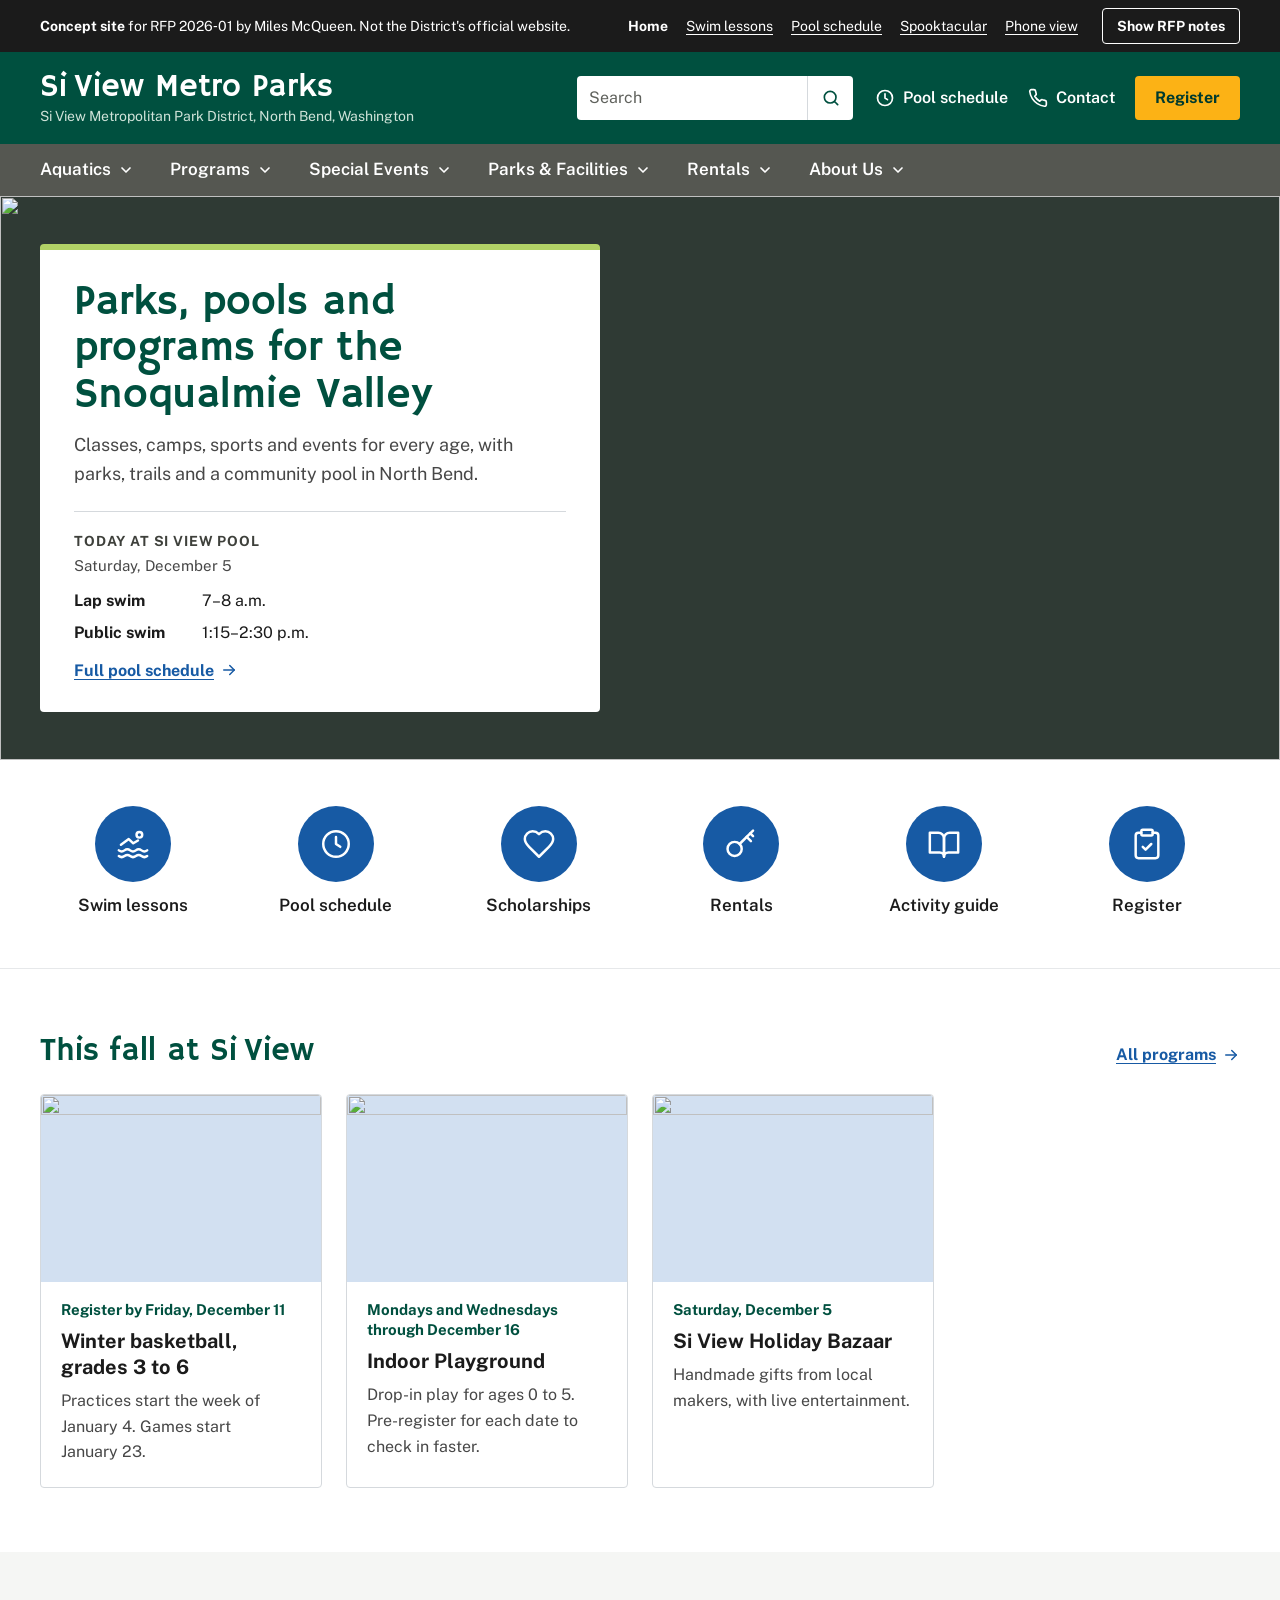
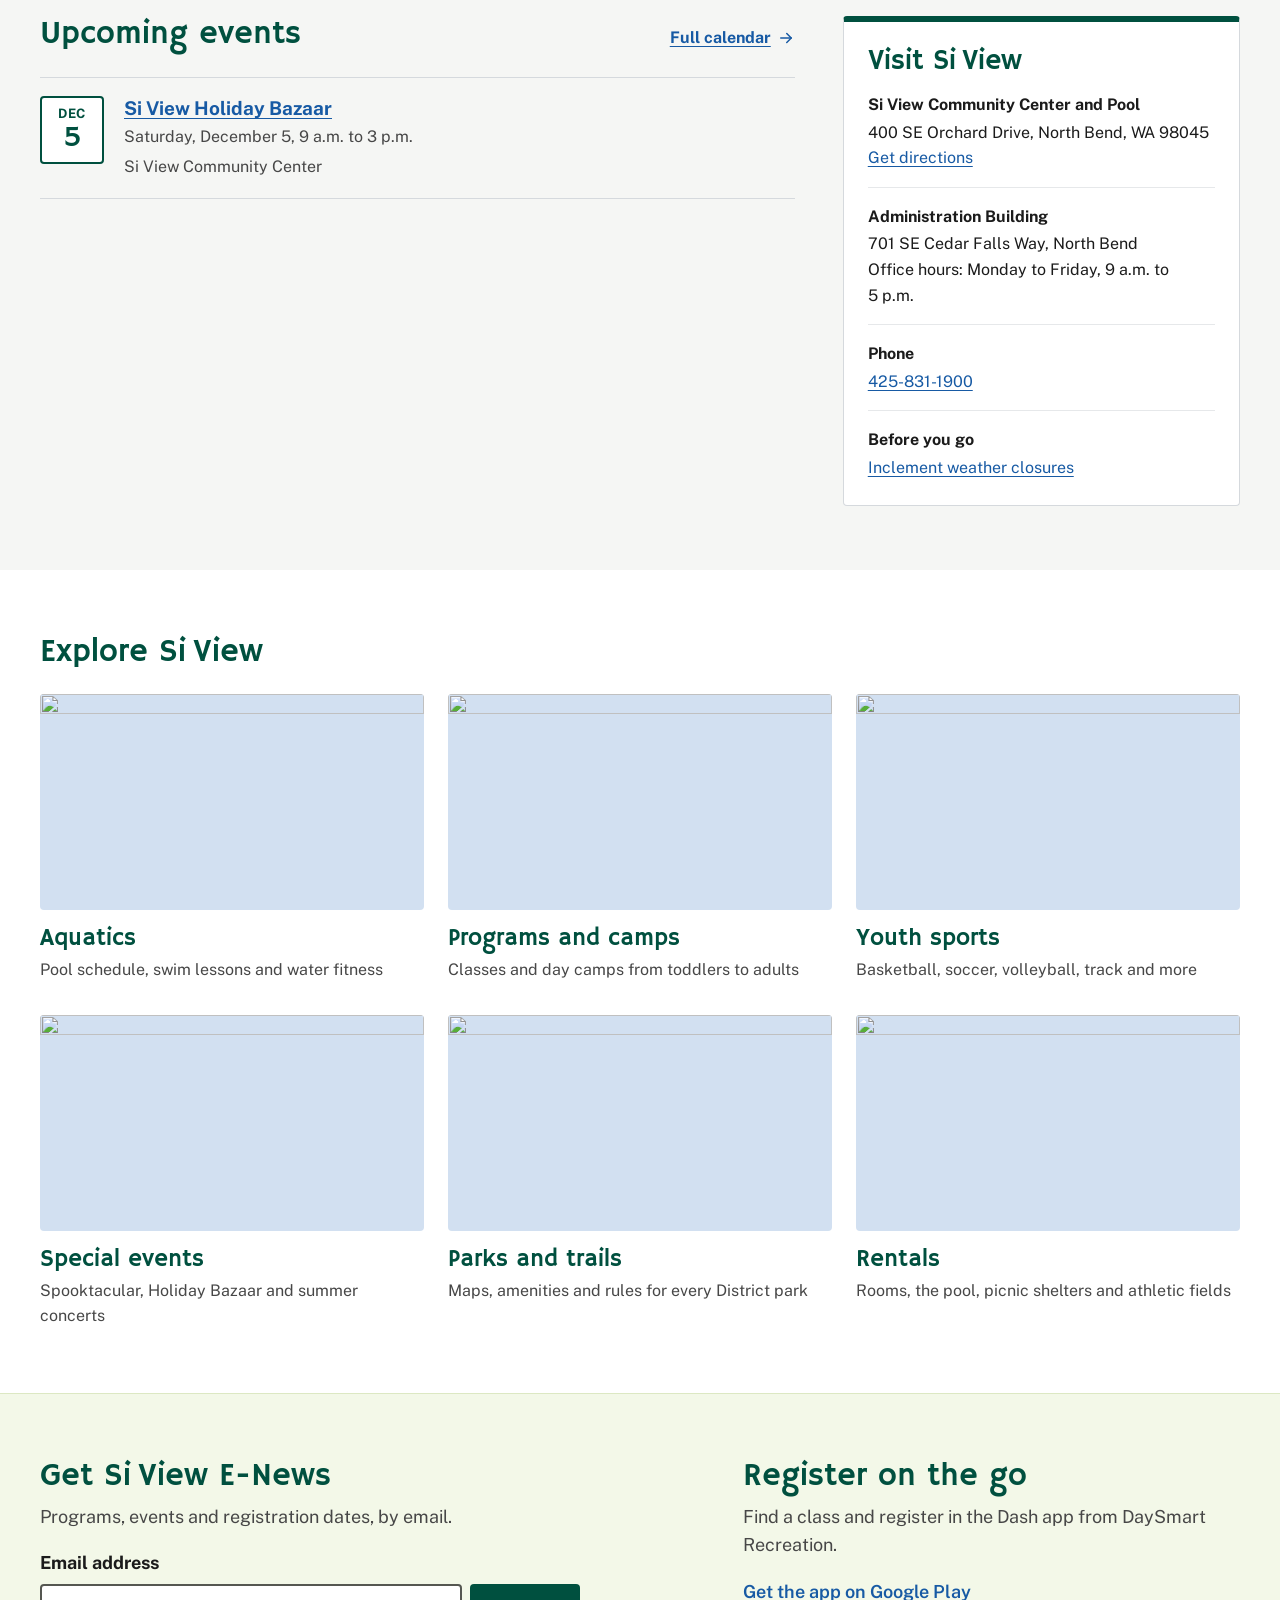
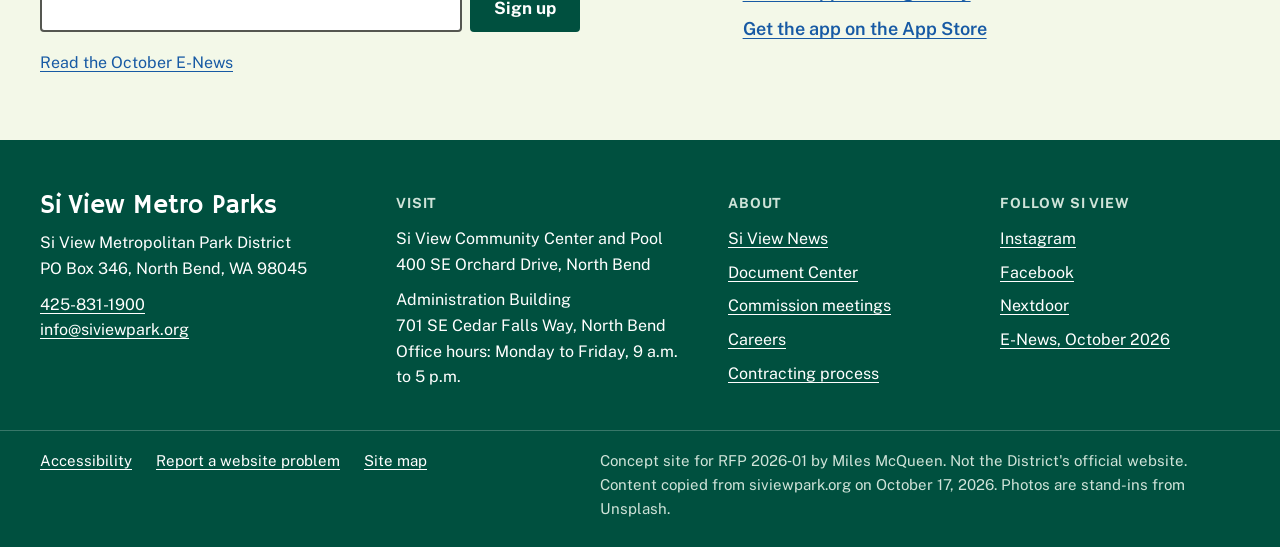
==== commit 4258825f: "Events and notices expire on their own; lighter photos Co-Authored-By: Claude Opus 5.5 <noreply@anth" ====
--- a/index.html
+++ b/index.html
@@ -25,7 +25,7 @@
 <button type="button" class="notes-toggle" aria-expanded="false" aria-controls="rfp-notes"><span class="nt-label">Show RFP notes</span></button>
 </div>
 </section>
-<section class="alert" id="alert" aria-label="Alert" data-note="1" data-pin-inside>
+<section class="alert" id="alert" aria-label="Alert" data-show-until="2026-11-27" data-note="1" data-pin-inside>
 <div class="wrap alert-row">
 <svg class="icon alert-icon" viewBox="0 0 24 24" aria-hidden="true" focusable="false"><path d="M10.3 3.9 1.8 18a2 2 0 0 0 1.7 3h17a2 2 0 0 0 1.7-3L13.7 3.9a2 2 0 0 0-3.4 0z"/><path d="M12 9v4"/><path d="M12 17h.01"/></svg>
 <p><strong>Holiday closures:</strong> Si View facilities are closed November 11, 26 and 27. <a href="pool-schedule.html#closures">Details<span class="sr"> about holiday closures</span></a></p>
@@ -34,7 +34,7 @@
 </section>
 <header class="site-header" data-note="2" data-pin-inside>
 <div class="wrap header-row">
-<a class="brand" href="index.html"><span class="brand-name">Si View Metro Parks</span><span class="brand-tag">Si View Metropolitan Park District, North Bend, Washington</span></a>
+<a class="brand" href="index.html"><span class="brand-name">Si View Metro Parks</span><span class="brand-tag">Si View Metropolitan Park District, North Bend, Washington</span></a>
 <button type="button" class="header-btn search-toggle" aria-expanded="false" aria-controls="site-search"><svg class="icon" viewBox="0 0 24 24" aria-hidden="true" focusable="false"><circle cx="11" cy="11" r="7"/><path d="m20 20-3.5-3.5"/></svg>Search</button>
 <button type="button" class="header-btn menu-toggle" aria-expanded="false" aria-controls="main-nav"><svg class="icon i-open" viewBox="0 0 24 24" aria-hidden="true" focusable="false"><path d="M4 6h16"/><path d="M4 12h16"/><path d="M4 18h16"/></svg><svg class="icon i-close" viewBox="0 0 24 24" aria-hidden="true" focusable="false"><path d="M18 6 6 18"/><path d="m6 6 12 12"/></svg>Menu</button>
 <div class="header-tools">
@@ -67,11 +67,11 @@
 
 <main id="main" tabindex="-1">
 <section class="hero" aria-labelledby="hero-title" data-note="8" data-pin-inside>
-<div class="hero-media"><img class="" src="https://images.unsplash.com/photo-1635400766423-fd9f4f30d8ed?auto=format&amp;fit=crop&amp;w=1600&amp;q=70" srcset="https://images.unsplash.com/photo-1635400766423-fd9f4f30d8ed?auto=format&amp;fit=crop&amp;w=800&amp;q=70 800w, https://images.unsplash.com/photo-1635400766423-fd9f4f30d8ed?auto=format&amp;fit=crop&amp;w=1200&amp;q=70 1200w, https://images.unsplash.com/photo-1635400766423-fd9f4f30d8ed?auto=format&amp;fit=crop&amp;w=1600&amp;q=70 1600w, https://images.unsplash.com/photo-1635400766423-fd9f4f30d8ed?auto=format&amp;fit=crop&amp;w=2000&amp;q=70 2000w" sizes="100vw" width="1600" height="1067" alt="" fetchpriority="high" decoding="async"></div>
+<div class="hero-media"><img class="" src="https://images.unsplash.com/photo-1602525414268-e2c836a74f71?auto=format&amp;fit=crop&amp;w=1200&amp;q=55" srcset="https://images.unsplash.com/photo-1602525414268-e2c836a74f71?auto=format&amp;fit=crop&amp;w=800&amp;q=55 800w, https://images.unsplash.com/photo-1602525414268-e2c836a74f71?auto=format&amp;fit=crop&amp;w=1200&amp;q=55 1200w, https://images.unsplash.com/photo-1602525414268-e2c836a74f71?auto=format&amp;fit=crop&amp;w=1600&amp;q=55 1600w" sizes="100vw" width="1600" height="1067" alt="" fetchpriority="high" decoding="async"></div>
 <div class="wrap hero-inner">
 <div class="hero-panel">
 <h1 id="hero-title">Parks, pools and programs for the Snoqualmie Valley</h1>
-<p class="hero-lead">Classes, camps, sports and events for every age, with parks, trails and a community pool in North Bend.</p>
+<p class="hero-lead">Classes, camps, sports and events for every age, with parks, trails and a community pool in North Bend.</p>
 <div class="today" id="pool-today" data-note="4">
 <h2 class="today-h">Today at Si View Pool</h2>
 <p class="today-date"></p>
@@ -99,37 +99,53 @@
 <section class="section" aria-labelledby="featured-title" data-note="5" data-pin-inside>
 <div class="wrap">
 <div class="section-head"><h2 class="h2" id="featured-title">This fall at Si View</h2><a class="more-link" href="#">All programs<svg class="icon" viewBox="0 0 24 24" aria-hidden="true" focusable="false"><path d="M5 12h14"/><path d="m13 6 6 6-6 6"/></svg></a></div>
-<ul class="cards">
-<li class="card">
-<img class="card-img" src="https://images.unsplash.com/photo-1760959387609-fec54ab2a1e2?auto=format&amp;fit=crop&amp;w=600&amp;q=70" srcset="https://images.unsplash.com/photo-1760959387609-fec54ab2a1e2?auto=format&amp;fit=crop&amp;w=400&amp;q=70 400w, https://images.unsplash.com/photo-1760959387609-fec54ab2a1e2?auto=format&amp;fit=crop&amp;w=600&amp;q=70 600w, https://images.unsplash.com/photo-1760959387609-fec54ab2a1e2?auto=format&amp;fit=crop&amp;w=800&amp;q=70 800w" sizes="(min-width: 1101px) 280px, (min-width: 761px) 45vw, 104px" width="600" height="400" alt="" loading="lazy" decoding="async">
+<ul class="cards" data-limit="4" data-empty="New programs for winter are coming soon. See all programs for what is open now.">
+<li class="card" data-show-until="2026-10-24">
+<img class="card-img" src="https://images.unsplash.com/photo-1760959387609-fec54ab2a1e2?auto=format&amp;fit=crop&amp;w=600&amp;q=60" srcset="https://images.unsplash.com/photo-1760959387609-fec54ab2a1e2?auto=format&amp;fit=crop&amp;w=400&amp;q=60 400w, https://images.unsplash.com/photo-1760959387609-fec54ab2a1e2?auto=format&amp;fit=crop&amp;w=600&amp;q=60 600w, https://images.unsplash.com/photo-1760959387609-fec54ab2a1e2?auto=format&amp;fit=crop&amp;w=800&amp;q=60 800w" sizes="(min-width: 1101px) 280px, (min-width: 761px) 45vw, 104px" width="600" height="400" alt="" loading="lazy" decoding="async">
 <div class="card-body">
 <p class="card-meta">Saturday, October 24</p>
 <h3 class="card-title"><a href="spooktacular.html">The Great Si View Spooktacular</a></h3>
 <p class="card-text">A haunted house, Halloween games, pumpkin decorating and a costume contest. Tickets required.</p>
 </div>
 </li>
-<li class="card">
-<img class="card-img" src="https://images.unsplash.com/photo-1651614158095-b98b6c1da74b?auto=format&amp;fit=crop&amp;w=600&amp;q=70" srcset="https://images.unsplash.com/photo-1651614158095-b98b6c1da74b?auto=format&amp;fit=crop&amp;w=400&amp;q=70 400w, https://images.unsplash.com/photo-1651614158095-b98b6c1da74b?auto=format&amp;fit=crop&amp;w=600&amp;q=70 600w, https://images.unsplash.com/photo-1651614158095-b98b6c1da74b?auto=format&amp;fit=crop&amp;w=800&amp;q=70 800w" sizes="(min-width: 1101px) 280px, (min-width: 761px) 45vw, 104px" width="600" height="400" alt="" loading="lazy" decoding="async">
+<li class="card" data-show-from="2026-10-25" data-show-until="2026-11-06" hidden>
+<img class="card-img" src="https://images.unsplash.com/photo-1558350870-cd7a91ff87ba?auto=format&amp;fit=crop&amp;w=600&amp;q=60" srcset="https://images.unsplash.com/photo-1558350870-cd7a91ff87ba?auto=format&amp;fit=crop&amp;w=400&amp;q=60 400w, https://images.unsplash.com/photo-1558350870-cd7a91ff87ba?auto=format&amp;fit=crop&amp;w=600&amp;q=60 600w, https://images.unsplash.com/photo-1558350870-cd7a91ff87ba?auto=format&amp;fit=crop&amp;w=800&amp;q=60 800w" sizes="(min-width: 1101px) 280px, (min-width: 761px) 45vw, 104px" width="600" height="400" alt="" loading="lazy" decoding="async">
+<div class="card-body">
+<p class="card-meta">Friday, November 6</p>
+<h3 class="card-title"><a href="#">All Ages Hoedown</a></h3>
+<p class="card-text">Music, games and beginner line dancing. Western wear encouraged.</p>
+</div>
+</li>
+<li class="card" data-show-until="2026-11-23">
+<img class="card-img" src="https://images.unsplash.com/photo-1651614158095-b98b6c1da74b?auto=format&amp;fit=crop&amp;w=600&amp;q=60" srcset="https://images.unsplash.com/photo-1651614158095-b98b6c1da74b?auto=format&amp;fit=crop&amp;w=400&amp;q=60 400w, https://images.unsplash.com/photo-1651614158095-b98b6c1da74b?auto=format&amp;fit=crop&amp;w=600&amp;q=60 600w, https://images.unsplash.com/photo-1651614158095-b98b6c1da74b?auto=format&amp;fit=crop&amp;w=800&amp;q=60 800w" sizes="(min-width: 1101px) 280px, (min-width: 761px) 45vw, 104px" width="600" height="400" alt="" loading="lazy" decoding="async">
 <div class="card-body">
 <p class="card-meta">Registration opens Monday, November 23</p>
 <h3 class="card-title"><a href="swim-lessons.html">Swim lessons, Session H</a></h3>
 <p class="card-text">Session G students register first at 7 a.m. Open enrollment starts at noon.</p>
 </div>
 </li>
-<li class="card">
-<img class="card-img" src="https://images.unsplash.com/photo-1611638286071-61b404f12333?auto=format&amp;fit=crop&amp;w=600&amp;q=70" srcset="https://images.unsplash.com/photo-1611638286071-61b404f12333?auto=format&amp;fit=crop&amp;w=400&amp;q=70 400w, https://images.unsplash.com/photo-1611638286071-61b404f12333?auto=format&amp;fit=crop&amp;w=600&amp;q=70 600w, https://images.unsplash.com/photo-1611638286071-61b404f12333?auto=format&amp;fit=crop&amp;w=800&amp;q=70 800w" sizes="(min-width: 1101px) 280px, (min-width: 761px) 45vw, 104px" width="600" height="400" alt="" loading="lazy" decoding="async">
+<li class="card" data-show-until="2026-12-11">
+<img class="card-img" src="https://images.unsplash.com/photo-1611638286071-61b404f12333?auto=format&amp;fit=crop&amp;w=600&amp;q=60" srcset="https://images.unsplash.com/photo-1611638286071-61b404f12333?auto=format&amp;fit=crop&amp;w=400&amp;q=60 400w, https://images.unsplash.com/photo-1611638286071-61b404f12333?auto=format&amp;fit=crop&amp;w=600&amp;q=60 600w, https://images.unsplash.com/photo-1611638286071-61b404f12333?auto=format&amp;fit=crop&amp;w=800&amp;q=60 800w" sizes="(min-width: 1101px) 280px, (min-width: 761px) 45vw, 104px" width="600" height="400" alt="" loading="lazy" decoding="async">
 <div class="card-body">
 <p class="card-meta">Register by Friday, December 11</p>
 <h3 class="card-title"><a href="#">Winter basketball, grades 3 to 6</a></h3>
 <p class="card-text">Practices start the week of January 4. Games start January 23.</p>
 </div>
 </li>
-<li class="card">
-<img class="card-img" src="https://images.unsplash.com/photo-1760704892974-60b5ddb59825?auto=format&amp;fit=crop&amp;w=600&amp;q=70" srcset="https://images.unsplash.com/photo-1760704892974-60b5ddb59825?auto=format&amp;fit=crop&amp;w=400&amp;q=70 400w, https://images.unsplash.com/photo-1760704892974-60b5ddb59825?auto=format&amp;fit=crop&amp;w=600&amp;q=70 600w, https://images.unsplash.com/photo-1760704892974-60b5ddb59825?auto=format&amp;fit=crop&amp;w=800&amp;q=70 800w" sizes="(min-width: 1101px) 280px, (min-width: 761px) 45vw, 104px" width="600" height="400" alt="" loading="lazy" decoding="async">
+<li class="card" data-show-until="2026-12-16">
+<img class="card-img" src="https://images.unsplash.com/photo-1760704892974-60b5ddb59825?auto=format&amp;fit=crop&amp;w=600&amp;q=60" srcset="https://images.unsplash.com/photo-1760704892974-60b5ddb59825?auto=format&amp;fit=crop&amp;w=400&amp;q=60 400w, https://images.unsplash.com/photo-1760704892974-60b5ddb59825?auto=format&amp;fit=crop&amp;w=600&amp;q=60 600w, https://images.unsplash.com/photo-1760704892974-60b5ddb59825?auto=format&amp;fit=crop&amp;w=800&amp;q=60 800w" sizes="(min-width: 1101px) 280px, (min-width: 761px) 45vw, 104px" width="600" height="400" alt="" loading="lazy" decoding="async">
 <div class="card-body">
 <p class="card-meta">Mondays and Wednesdays through December 16</p>
 <h3 class="card-title"><a href="#">Indoor Playground</a></h3>
 <p class="card-text">Drop-in play for ages 0 to 5. Pre-register for each date to check in faster.</p>
+</div>
+</li>
+<li class="card" data-show-from="2026-11-07" data-show-until="2026-12-05" hidden>
+<img class="card-img" src="https://images.unsplash.com/photo-1767718468403-d7df06214363?auto=format&amp;fit=crop&amp;w=600&amp;q=60" srcset="https://images.unsplash.com/photo-1767718468403-d7df06214363?auto=format&amp;fit=crop&amp;w=400&amp;q=60 400w, https://images.unsplash.com/photo-1767718468403-d7df06214363?auto=format&amp;fit=crop&amp;w=600&amp;q=60 600w, https://images.unsplash.com/photo-1767718468403-d7df06214363?auto=format&amp;fit=crop&amp;w=800&amp;q=60 800w" sizes="(min-width: 1101px) 280px, (min-width: 761px) 45vw, 104px" width="600" height="400" alt="" loading="lazy" decoding="async">
+<div class="card-body">
+<p class="card-meta">Saturday, December 5</p>
+<h3 class="card-title"><a href="#">Si View Holiday Bazaar</a></h3>
+<p class="card-text">Handmade gifts from local makers, with live entertainment.</p>
 </div>
 </li>
 </ul>
@@ -140,8 +156,8 @@
 <div class="wrap events-grid">
 <div class="events" data-note="6">
 <div class="section-head"><h2 class="h2" id="events-title">Upcoming events</h2><a class="more-link" href="#">Full calendar<svg class="icon" viewBox="0 0 24 24" aria-hidden="true" focusable="false"><path d="M5 12h14"/><path d="m13 6 6 6-6 6"/></svg></a></div>
-<ul class="event-list">
-<li class="event">
+<ul class="event-list" data-empty="No events are scheduled right now. See the full calendar for what is coming up.">
+<li class="event" data-show-until="2026-10-24">
 <p class="event-date" aria-hidden="true"><span class="m">Oct</span><span class="d">24</span></p>
 <div>
 <h3><a href="spooktacular.html">The Great Si View Spooktacular</a></h3>
@@ -149,7 +165,7 @@
 <p class="event-meta">Si View Community Center</p>
 </div>
 </li>
-<li class="event">
+<li class="event" data-show-until="2026-11-06">
 <p class="event-date" aria-hidden="true"><span class="m">Nov</span><span class="d">6</span></p>
 <div>
 <h3><a href="#">All Ages Hoedown</a></h3>
@@ -157,7 +173,7 @@
 <p class="event-meta">Si View Community Center</p>
 </div>
 </li>
-<li class="event">
+<li class="event" data-show-until="2026-11-13">
 <p class="event-date" aria-hidden="true"><span class="m">Nov</span><span class="d">13</span></p>
 <div>
 <h3><a href="#">Puzzle Palooza</a></h3>
@@ -165,7 +181,7 @@
 <p class="event-meta">Si View Community Center</p>
 </div>
 </li>
-<li class="event">
+<li class="event" data-show-until="2026-12-05">
 <p class="event-date" aria-hidden="true"><span class="m">Dec</span><span class="d">5</span></p>
 <div>
 <h3><a href="#">Si View Holiday Bazaar</a></h3>
@@ -179,9 +195,9 @@
 <h2 class="h2">Visit Si View</h2>
 <dl class="visit-list">
 <dt>Si View Community Center and Pool</dt>
-<dd>400 SE Orchard Drive, North Bend, WA 98045<br><a href="https://www.google.com/maps/search/?api=1&amp;query=400+SE+Orchard+Drive+North+Bend+WA+98045">Get directions</a></dd>
+<dd>400 SE Orchard Drive, North Bend, WA 98045<br><a href="https://www.google.com/maps/search/?api=1&amp;query=400+SE+Orchard+Drive+North+Bend+WA+98045">Get directions</a></dd>
 <dt>Administration Building</dt>
-<dd>701 SE Cedar Falls Way, North Bend<br>Office hours: Monday to Friday, 9 a.m. to 5 p.m.</dd>
+<dd>701 SE Cedar Falls Way, North Bend<br>Office hours: Monday to Friday, 9 a.m. to 5 p.m.</dd>
 <dt>Phone</dt>
 <dd><a href="tel:+14258311900">425-831-1900</a></dd>
 <dt>Before you go</dt>
@@ -196,32 +212,32 @@
 <div class="section-head"><h2 class="h2" id="explore-title">Explore Si View</h2></div>
 <ul class="tiles">
 <li class="tile">
-<img class="tile-img" src="https://images.unsplash.com/photo-1730244548329-4ae2f4fcaa7c?auto=format&amp;fit=crop&amp;w=600&amp;q=70" srcset="https://images.unsplash.com/photo-1730244548329-4ae2f4fcaa7c?auto=format&amp;fit=crop&amp;w=400&amp;q=70 400w, https://images.unsplash.com/photo-1730244548329-4ae2f4fcaa7c?auto=format&amp;fit=crop&amp;w=600&amp;q=70 600w, https://images.unsplash.com/photo-1730244548329-4ae2f4fcaa7c?auto=format&amp;fit=crop&amp;w=800&amp;q=70 800w" sizes="(min-width: 1101px) 384px, (min-width: 761px) 30vw, 46vw" width="640" height="360" alt="" loading="lazy" decoding="async">
+<img class="tile-img" src="https://images.unsplash.com/photo-1730244548329-4ae2f4fcaa7c?auto=format&amp;fit=crop&amp;w=600&amp;q=60" srcset="https://images.unsplash.com/photo-1730244548329-4ae2f4fcaa7c?auto=format&amp;fit=crop&amp;w=400&amp;q=60 400w, https://images.unsplash.com/photo-1730244548329-4ae2f4fcaa7c?auto=format&amp;fit=crop&amp;w=600&amp;q=60 600w, https://images.unsplash.com/photo-1730244548329-4ae2f4fcaa7c?auto=format&amp;fit=crop&amp;w=800&amp;q=60 800w" sizes="(min-width: 1101px) 384px, (min-width: 761px) 30vw, 46vw" width="640" height="360" alt="" loading="lazy" decoding="async">
 <h3><a href="#">Aquatics</a></h3>
 <p>Pool schedule, swim lessons and water fitness</p>
 </li>
 <li class="tile">
-<img class="tile-img" src="https://images.unsplash.com/photo-1606092195730-5d7b9af1efc5?auto=format&amp;fit=crop&amp;w=600&amp;q=70" srcset="https://images.unsplash.com/photo-1606092195730-5d7b9af1efc5?auto=format&amp;fit=crop&amp;w=400&amp;q=70 400w, https://images.unsplash.com/photo-1606092195730-5d7b9af1efc5?auto=format&amp;fit=crop&amp;w=600&amp;q=70 600w, https://images.unsplash.com/photo-1606092195730-5d7b9af1efc5?auto=format&amp;fit=crop&amp;w=800&amp;q=70 800w" sizes="(min-width: 1101px) 384px, (min-width: 761px) 30vw, 46vw" width="640" height="360" alt="" loading="lazy" decoding="async">
+<img class="tile-img" src="https://images.unsplash.com/photo-1606092195730-5d7b9af1efc5?auto=format&amp;fit=crop&amp;w=600&amp;q=60" srcset="https://images.unsplash.com/photo-1606092195730-5d7b9af1efc5?auto=format&amp;fit=crop&amp;w=400&amp;q=60 400w, https://images.unsplash.com/photo-1606092195730-5d7b9af1efc5?auto=format&amp;fit=crop&amp;w=600&amp;q=60 600w, https://images.unsplash.com/photo-1606092195730-5d7b9af1efc5?auto=format&amp;fit=crop&amp;w=800&amp;q=60 800w" sizes="(min-width: 1101px) 384px, (min-width: 761px) 30vw, 46vw" width="640" height="360" alt="" loading="lazy" decoding="async">
 <h3><a href="#">Programs and camps</a></h3>
 <p>Classes and day camps from toddlers to adults</p>
 </li>
 <li class="tile">
-<img class="tile-img" src="https://images.unsplash.com/photo-1622659097509-4d56de14539e?auto=format&amp;fit=crop&amp;w=600&amp;q=70" srcset="https://images.unsplash.com/photo-1622659097509-4d56de14539e?auto=format&amp;fit=crop&amp;w=400&amp;q=70 400w, https://images.unsplash.com/photo-1622659097509-4d56de14539e?auto=format&amp;fit=crop&amp;w=600&amp;q=70 600w, https://images.unsplash.com/photo-1622659097509-4d56de14539e?auto=format&amp;fit=crop&amp;w=800&amp;q=70 800w" sizes="(min-width: 1101px) 384px, (min-width: 761px) 30vw, 46vw" width="640" height="360" alt="" loading="lazy" decoding="async">
+<img class="tile-img" src="https://images.unsplash.com/photo-1622659097509-4d56de14539e?auto=format&amp;fit=crop&amp;w=600&amp;q=60" srcset="https://images.unsplash.com/photo-1622659097509-4d56de14539e?auto=format&amp;fit=crop&amp;w=400&amp;q=60 400w, https://images.unsplash.com/photo-1622659097509-4d56de14539e?auto=format&amp;fit=crop&amp;w=600&amp;q=60 600w, https://images.unsplash.com/photo-1622659097509-4d56de14539e?auto=format&amp;fit=crop&amp;w=800&amp;q=60 800w" sizes="(min-width: 1101px) 384px, (min-width: 761px) 30vw, 46vw" width="640" height="360" alt="" loading="lazy" decoding="async">
 <h3><a href="#">Youth sports</a></h3>
 <p>Basketball, soccer, volleyball, track and more</p>
 </li>
 <li class="tile">
-<img class="tile-img" src="https://images.unsplash.com/photo-1757609907613-57c5ad21f12a?auto=format&amp;fit=crop&amp;w=600&amp;q=70" srcset="https://images.unsplash.com/photo-1757609907613-57c5ad21f12a?auto=format&amp;fit=crop&amp;w=400&amp;q=70 400w, https://images.unsplash.com/photo-1757609907613-57c5ad21f12a?auto=format&amp;fit=crop&amp;w=600&amp;q=70 600w, https://images.unsplash.com/photo-1757609907613-57c5ad21f12a?auto=format&amp;fit=crop&amp;w=800&amp;q=70 800w" sizes="(min-width: 1101px) 384px, (min-width: 761px) 30vw, 46vw" width="640" height="360" alt="" loading="lazy" decoding="async">
+<img class="tile-img" src="https://images.unsplash.com/photo-1757609907613-57c5ad21f12a?auto=format&amp;fit=crop&amp;w=600&amp;q=60" srcset="https://images.unsplash.com/photo-1757609907613-57c5ad21f12a?auto=format&amp;fit=crop&amp;w=400&amp;q=60 400w, https://images.unsplash.com/photo-1757609907613-57c5ad21f12a?auto=format&amp;fit=crop&amp;w=600&amp;q=60 600w, https://images.unsplash.com/photo-1757609907613-57c5ad21f12a?auto=format&amp;fit=crop&amp;w=800&amp;q=60 800w" sizes="(min-width: 1101px) 384px, (min-width: 761px) 30vw, 46vw" width="640" height="360" alt="" loading="lazy" decoding="async">
 <h3><a href="#">Special events</a></h3>
 <p>Spooktacular, Holiday Bazaar and summer concerts</p>
 </li>
 <li class="tile">
-<img class="tile-img" src="https://images.unsplash.com/photo-1672811628117-80f319c3c668?auto=format&amp;fit=crop&amp;w=600&amp;q=70" srcset="https://images.unsplash.com/photo-1672811628117-80f319c3c668?auto=format&amp;fit=crop&amp;w=400&amp;q=70 400w, https://images.unsplash.com/photo-1672811628117-80f319c3c668?auto=format&amp;fit=crop&amp;w=600&amp;q=70 600w, https://images.unsplash.com/photo-1672811628117-80f319c3c668?auto=format&amp;fit=crop&amp;w=800&amp;q=70 800w" sizes="(min-width: 1101px) 384px, (min-width: 761px) 30vw, 46vw" width="640" height="360" alt="" loading="lazy" decoding="async">
+<img class="tile-img" src="https://images.unsplash.com/photo-1672811628117-80f319c3c668?auto=format&amp;fit=crop&amp;w=600&amp;q=60" srcset="https://images.unsplash.com/photo-1672811628117-80f319c3c668?auto=format&amp;fit=crop&amp;w=400&amp;q=60 400w, https://images.unsplash.com/photo-1672811628117-80f319c3c668?auto=format&amp;fit=crop&amp;w=600&amp;q=60 600w, https://images.unsplash.com/photo-1672811628117-80f319c3c668?auto=format&amp;fit=crop&amp;w=800&amp;q=60 800w" sizes="(min-width: 1101px) 384px, (min-width: 761px) 30vw, 46vw" width="640" height="360" alt="" loading="lazy" decoding="async">
 <h3><a href="#">Parks and trails</a></h3>
 <p>Maps, amenities and rules for every District park</p>
 </li>
 <li class="tile">
-<img class="tile-img" src="https://images.unsplash.com/photo-1694544068010-3fb33fafb0a5?auto=format&amp;fit=crop&amp;w=600&amp;q=70" srcset="https://images.unsplash.com/photo-1694544068010-3fb33fafb0a5?auto=format&amp;fit=crop&amp;w=400&amp;q=70 400w, https://images.unsplash.com/photo-1694544068010-3fb33fafb0a5?auto=format&amp;fit=crop&amp;w=600&amp;q=70 600w, https://images.unsplash.com/photo-1694544068010-3fb33fafb0a5?auto=format&amp;fit=crop&amp;w=800&amp;q=70 800w" sizes="(min-width: 1101px) 384px, (min-width: 761px) 30vw, 46vw" width="640" height="360" alt="" loading="lazy" decoding="async">
+<img class="tile-img" src="https://images.unsplash.com/photo-1694544068010-3fb33fafb0a5?auto=format&amp;fit=crop&amp;w=600&amp;q=60" srcset="https://images.unsplash.com/photo-1694544068010-3fb33fafb0a5?auto=format&amp;fit=crop&amp;w=400&amp;q=60 400w, https://images.unsplash.com/photo-1694544068010-3fb33fafb0a5?auto=format&amp;fit=crop&amp;w=600&amp;q=60 600w, https://images.unsplash.com/photo-1694544068010-3fb33fafb0a5?auto=format&amp;fit=crop&amp;w=800&amp;q=60 800w" sizes="(min-width: 1101px) 384px, (min-width: 761px) 30vw, 46vw" width="640" height="360" alt="" loading="lazy" decoding="async">
 <h3><a href="#">Rentals</a></h3>
 <p>Rooms, the pool, picnic shelters and athletic fields</p>
 </li>
@@ -261,13 +277,13 @@
 <div class="wrap footer-grid">
 <div id="contact">
 <p class="footer-brand">Si View Metro Parks</p>
-<p>Si View Metropolitan Park District<br>PO Box 346, North Bend, WA 98045</p>
+<p>Si View Metropolitan Park District<br>PO Box 346, North Bend, WA 98045</p>
 <p><a href="tel:+14258311900">425-831-1900</a><br><a href="mailto:info@siviewpark.org">info@siviewpark.org</a></p>
 </div>
 <div>
 <h2>Visit</h2>
-<p>Si View Community Center and Pool<br>400 SE Orchard Drive, North Bend</p>
-<p>Administration Building<br>701 SE Cedar Falls Way, North Bend<br>Office hours: Monday to Friday, 9 a.m. to 5 p.m.</p>
+<p>Si View Community Center and Pool<br>400 SE Orchard Drive, North Bend</p>
+<p>Administration Building<br>701 SE Cedar Falls Way, North Bend<br>Office hours: Monday to Friday, 9 a.m. to 5 p.m.</p>
 </div>
 <div>
 <h2>About</h2>
@@ -298,9 +314,9 @@
 <li class="note"><h3><span class="note-num">3</span><span>Menus that work by keyboard</span></h3><p>Menus open by click, tap, Enter or Space, close with Escape, and announce whether they are open. Today they open only on mouse hover (WCAG 2.1.1, 4.1.2). Staff can reorder them each season (Q27).</p><button type="button" class="note-show" data-show="3">Show on page<span class="sr">: Menus that work by keyboard</span></button></li>
 <li class="note"><h3><span class="note-num">4</span><span>Today&#x27;s pool times</span></h3><p>Pulled from the same table as the Pool Schedule page, so staff edit one schedule and both pages stay in step.</p><button type="button" class="note-show" data-show="4">Show on page<span class="sr">: Today&#x27;s pool times</span></button></li>
 <li class="note"><h3><span class="note-num">5</span><span>No slider</span></h3><p>Today&#x27;s four slider promotions become real text in a fixed grid: no motion and no pictures of text (WCAG 2.2.2, 1.4.5). Staff swap them each season without a webmaster (Q18).</p><button type="button" class="note-show" data-show="5">Show on page<span class="sr">: No slider</span></button></li>
-<li class="note"><h3><span class="note-num">6</span><span>One record per event</span></h3><p>Each event is entered once and feeds this list, its own page and the calendar. Today the Spooktacular&#x27;s non-resident price is $20 on its page and in Dash, but $21.60 on the Family FUN page.</p><button type="button" class="note-show" data-show="6">Show on page<span class="sr">: One record per event</span></button></li>
+<li class="note"><h3><span class="note-num">6</span><span>One record per event</span></h3><p>Each event is entered once and feeds this list, its own page and the calendar, and drops off after it ends. Today the Spooktacular&#x27;s non-resident price is $20 on its page and in Dash, but $21.60 on the Family FUN page.</p><button type="button" class="note-show" data-show="6">Show on page<span class="sr">: One record per event</span></button></li>
 <li class="note"><h3><span class="note-num">7</span><span>E-News sign-up</span></h3><p>A labeled field that checks the address before it sends, connected to Constant Contact (Q20). Today&#x27;s field has no label (WCAG 1.3.1, 3.3.2).</p><button type="button" class="note-show" data-show="7">Show on page<span class="sr">: E-News sign-up</span></button></li>
-<li class="note"><h3><span class="note-num">8</span><span>A light page</span></h3><p>Photos are sized for each screen and load as needed. The current homepage loads about 4.6 MB; this one loads well under the 1.5 MB target.</p><button type="button" class="note-show" data-show="8">Show on page<span class="sr">: A light page</span></button></li>
+<li class="note"><h3><span class="note-num">8</span><span>A light page</span></h3><p>Photos are sized for each screen and load as you scroll. With every photo loaded, this page is about 1.1 MB on a high-resolution laptop and about 0.6 MB on a phone. Today&#x27;s homepage loads about 4.6 MB.</p><button type="button" class="note-show" data-show="8">Show on page<span class="sr">: A light page</span></button></li>
 </ol>
 <p class="notes-foot">Content on these pages was copied from siviewpark.org on October 17, 2026. Photos are stand-ins from Unsplash.</p>
 </div>
--- a/site.css
+++ b/site.css
@@ -188,7 +188,7 @@
 /* Home: hero */
 .hero { position: relative; background: #2F3A34; }
 .hero-media { position: absolute; inset: 0; overflow: hidden; }
-.hero-media img { width: 100%; height: 100%; object-fit: cover; object-position: 50% 38%; }
+.hero-media img { width: 100%; height: 100%; object-fit: cover; object-position: 50% 62%; }
 .hero-inner { position: relative; display: flex; align-items: center; min-height: clamp(440px, 40vw, 560px); padding-block: 48px; }
 .hero-panel { width: min(100%, 560px); padding: 30px 34px 28px; border-top: 6px solid var(--lime); border-radius: var(--radius); background: #fff; }
 .hero h1 { font-family: var(--display); font-weight: 400; font-size: clamp(2rem, 3.3vw, 2.75rem); line-height: 1.1; color: var(--green); }
@@ -228,6 +228,8 @@
 .card:hover { border-color: var(--blue); }
 .card:hover .card-title a { color: var(--blue); text-decoration: underline; text-decoration-thickness: 2px; }
 .card:focus-within { outline: 3px solid var(--ink); outline-offset: 2px; }
+
+.empty-note { padding: 16px 0; color: var(--ink-2); }
 
 /* Home: events and visit */
 .events-grid { display: grid; grid-template-columns: minmax(0, 1.9fr) minmax(0, 1fr); gap: 48px; align-items: start; }
@@ -384,7 +386,7 @@
 .js .tablist ~ .day { margin-top: 0; }
 .day-h { margin-bottom: 10px; }
 .tabpanel-pad { padding-top: 18px; }
-.slots th { width: 36%; }
+.slots tbody th, .slots thead th:first-child { width: 38%; }
 .slots td, .slots th { padding-block: 11px; }
 .slots tr { border-left: 5px solid transparent; }
 .slots tr.t-lap { border-left-color: var(--blue); }
@@ -559,7 +561,7 @@
   .tab-abbr { display: inline; }
   .tab { min-width: 0; padding: 6px 4px; flex: 1 1 0; }
   .tablist { gap: 2px; }
-  .slots th { width: 46%; }
+  .slots tbody th, .slots thead th:first-child { width: 48%; }
   .phones iframe { height: 700px; }
 }
 
